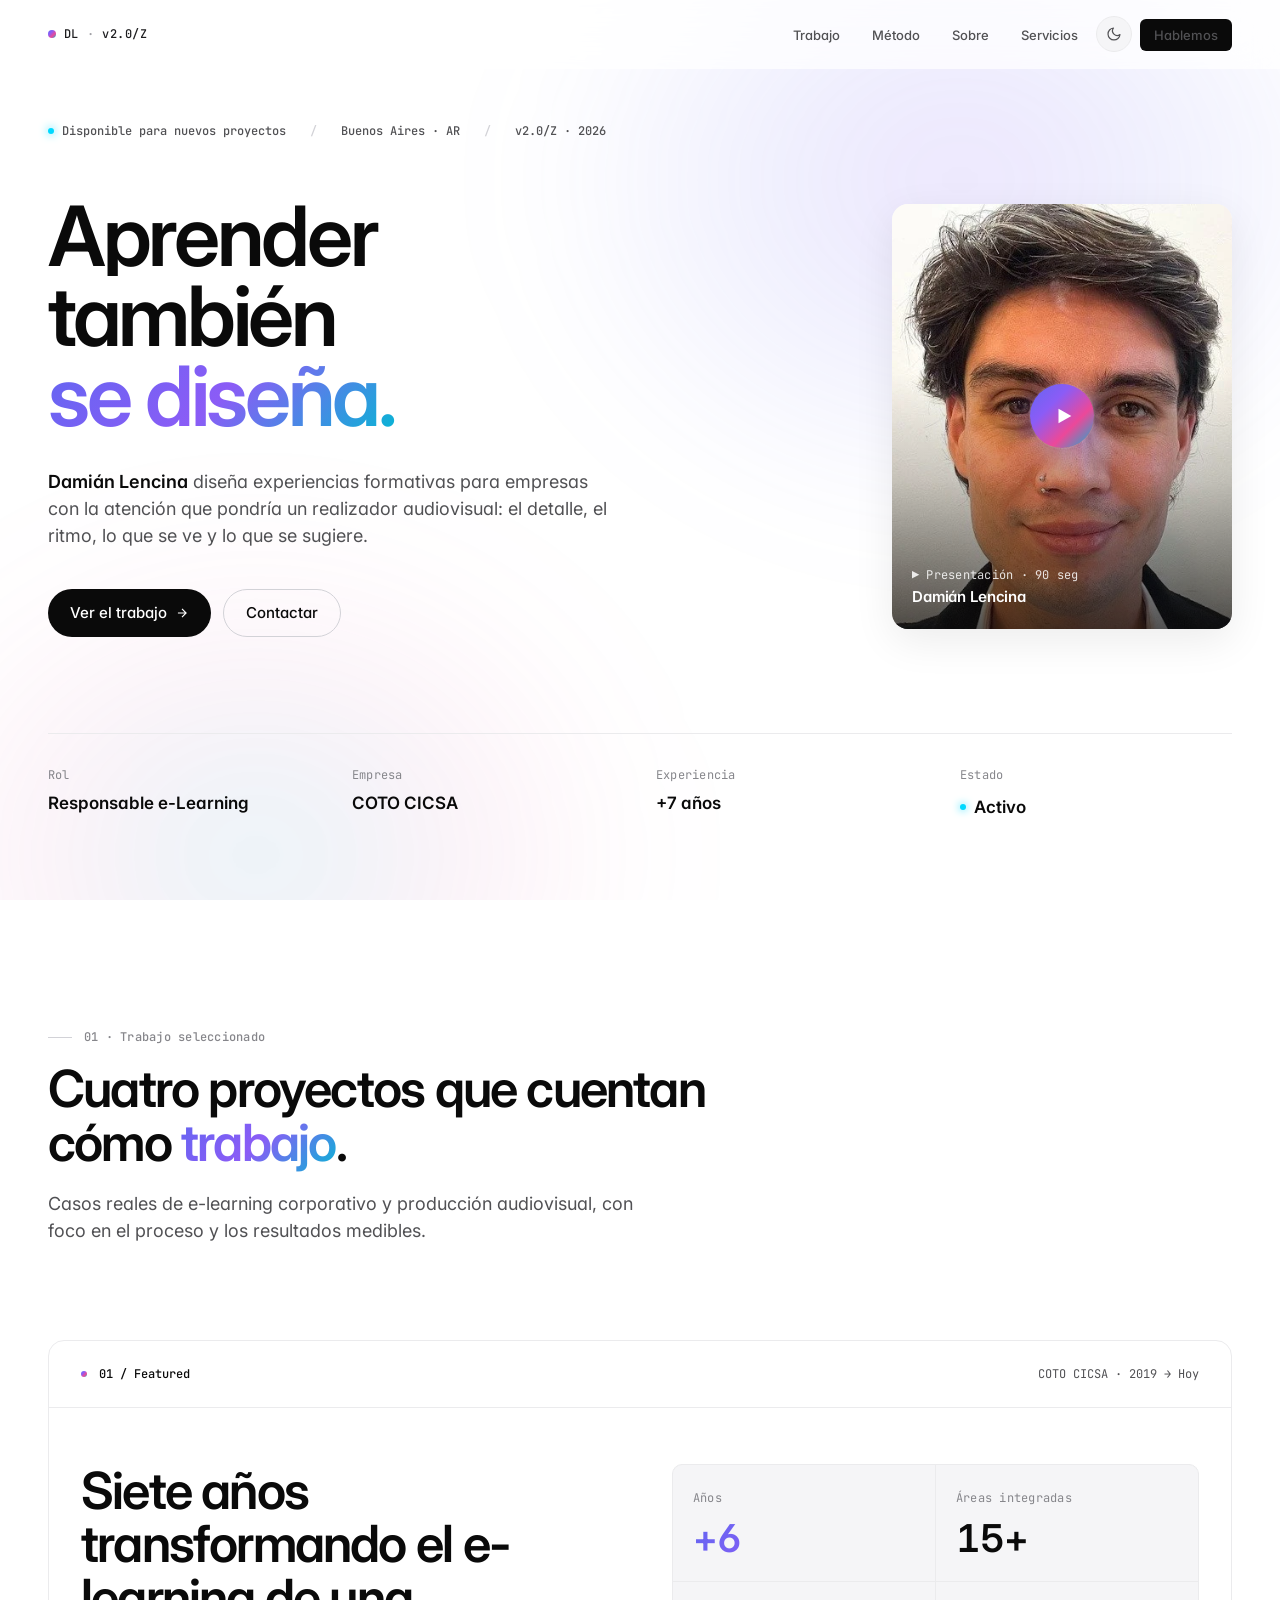
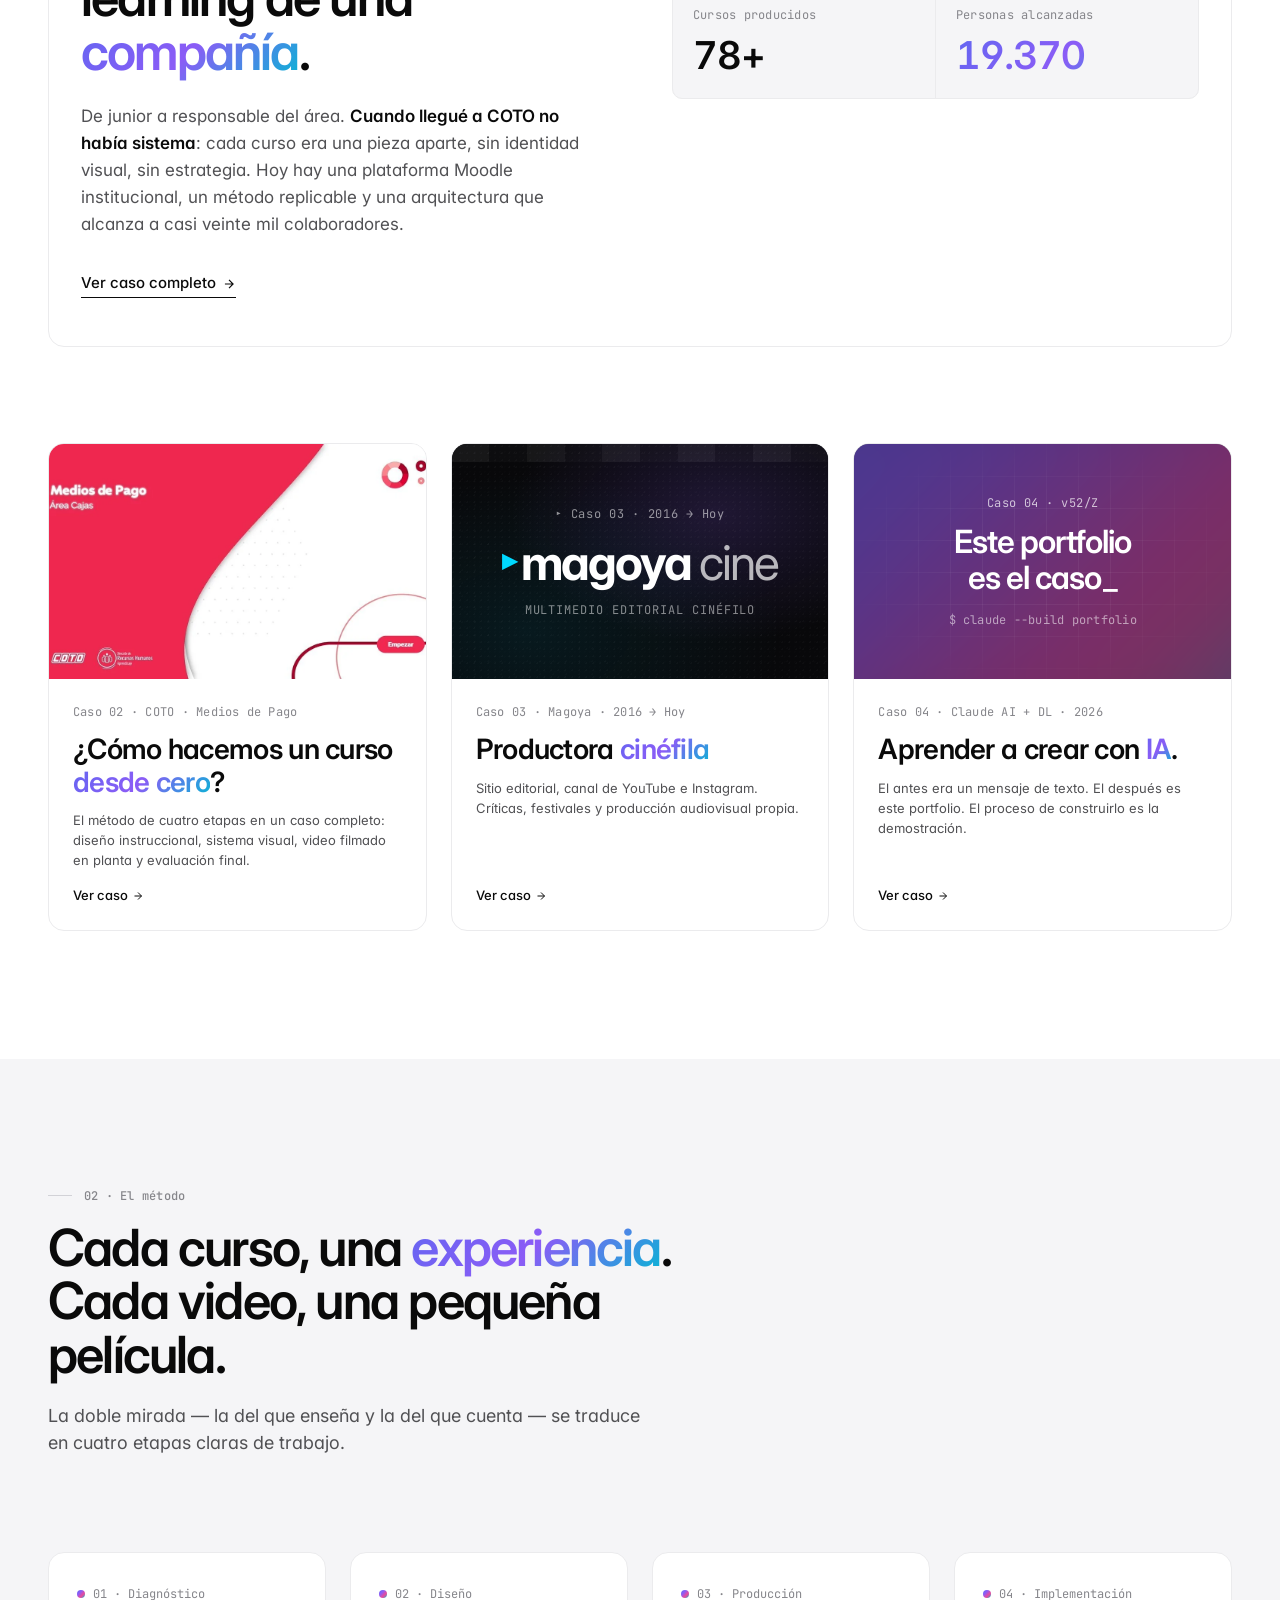
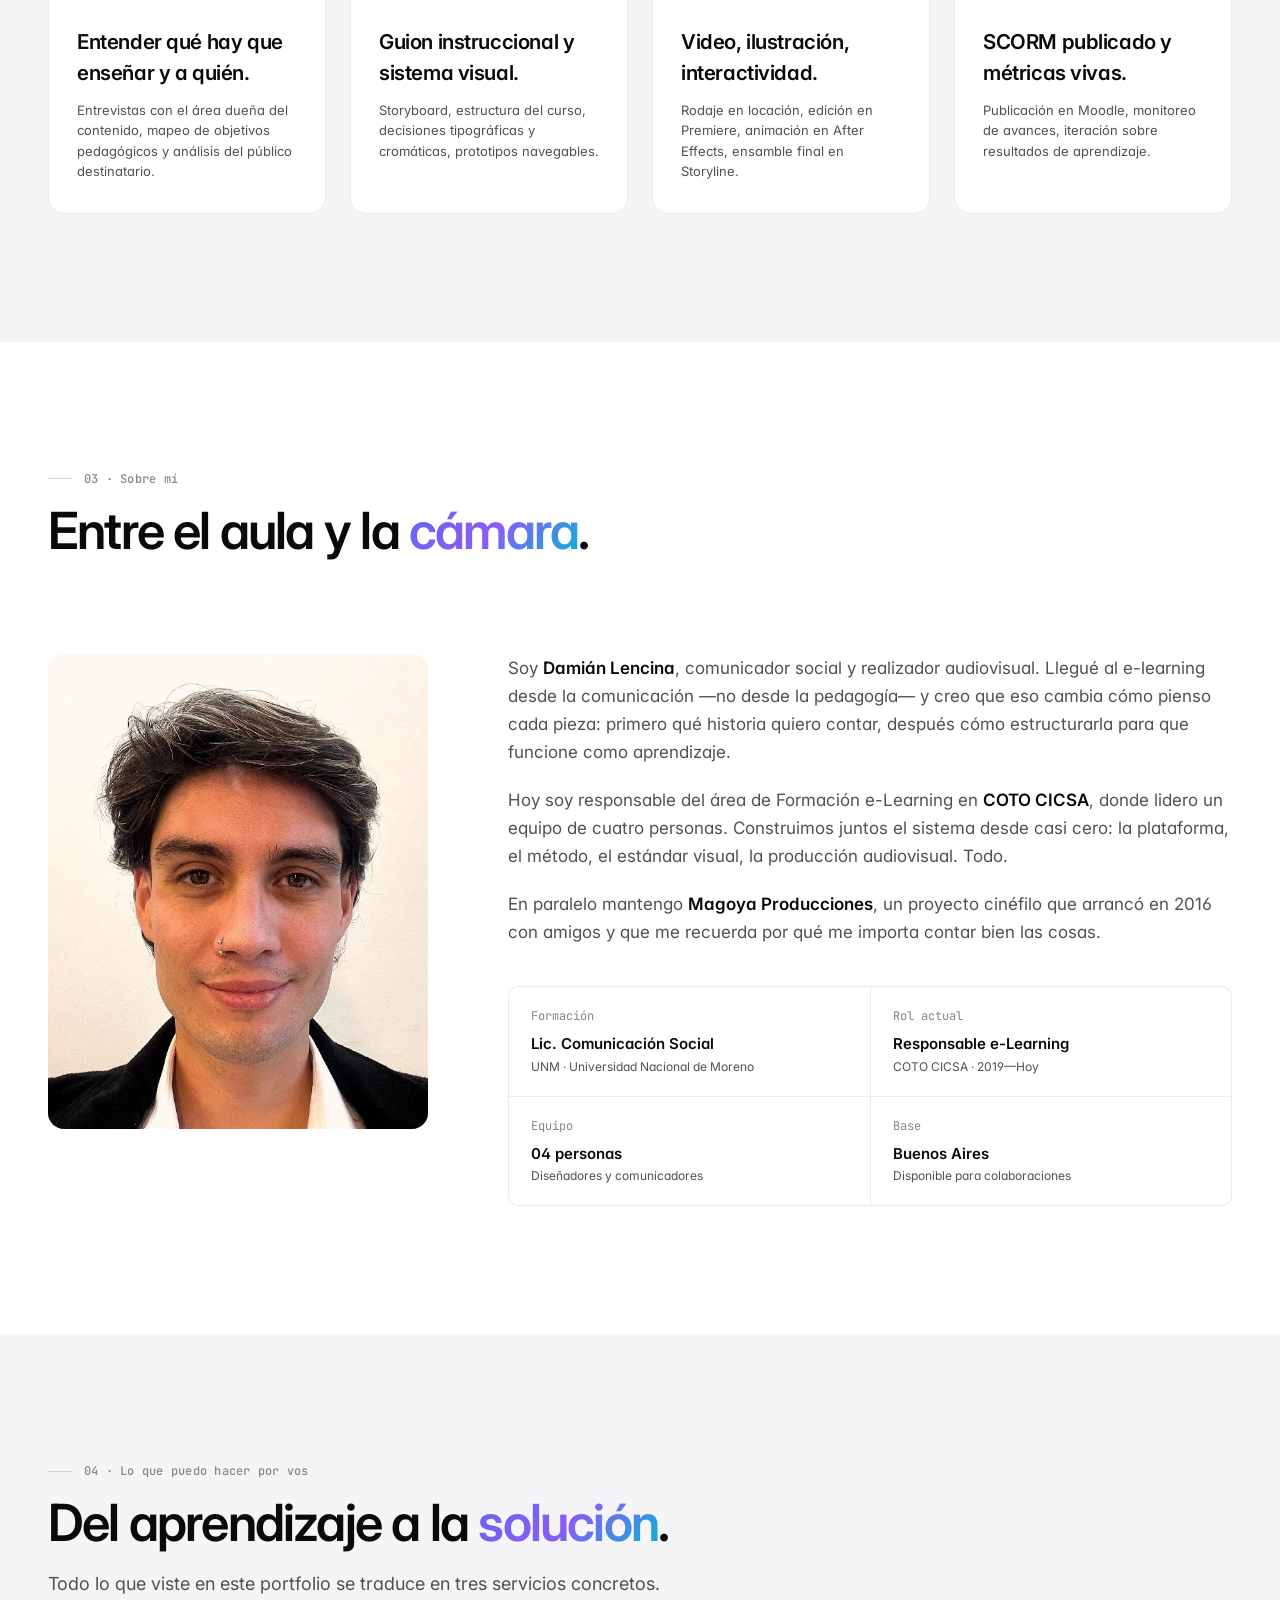
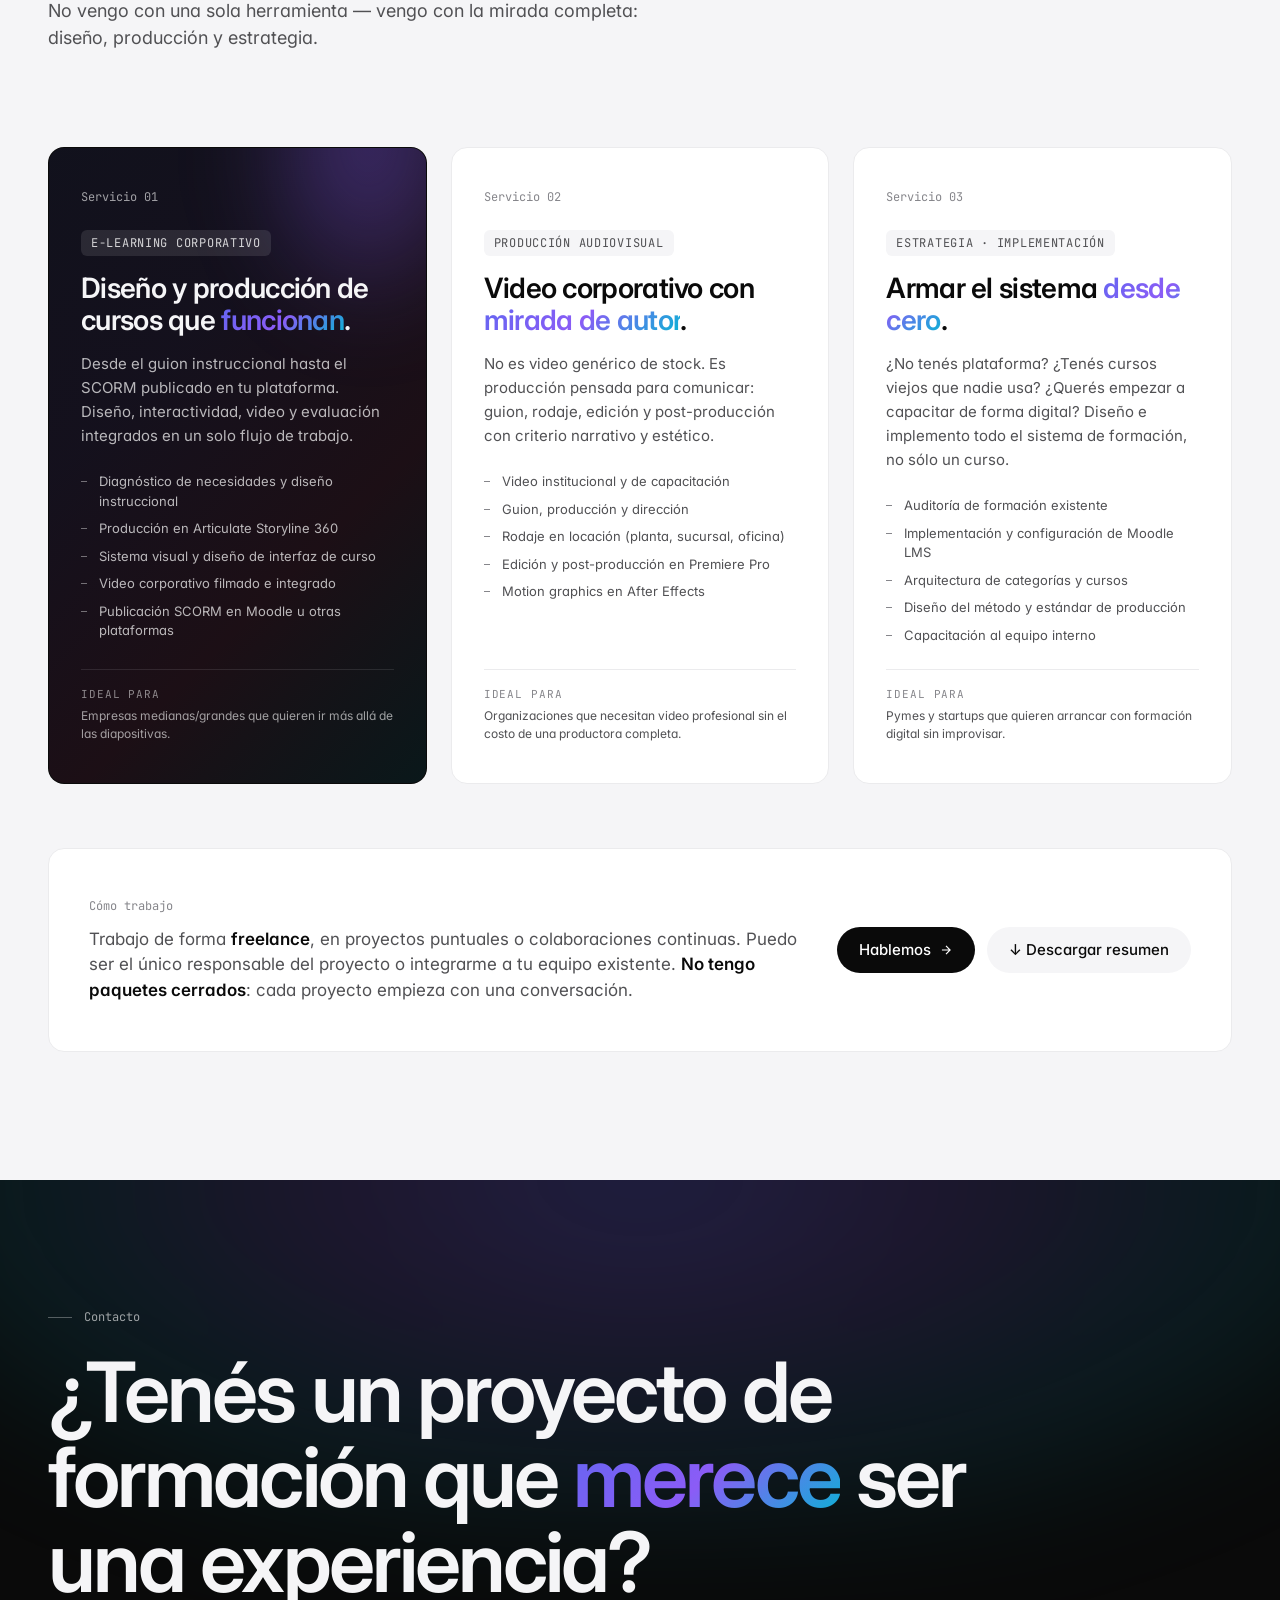
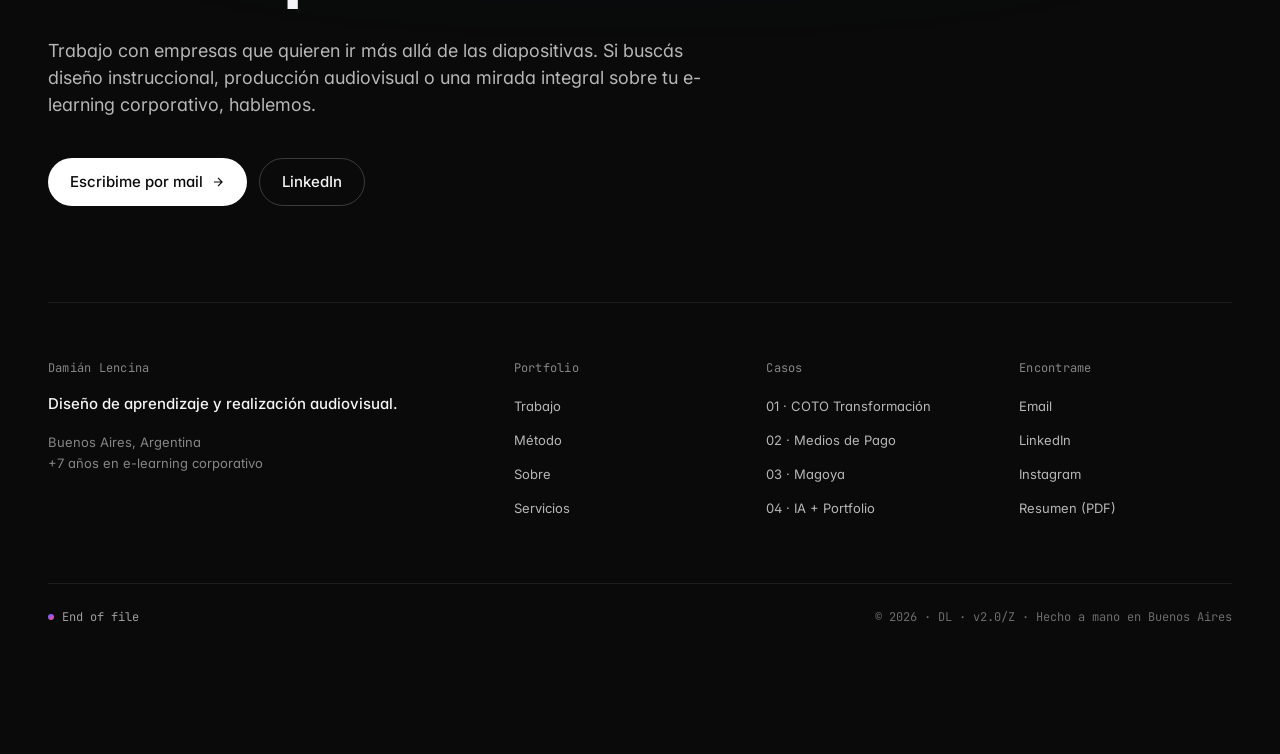
==== index.html @ 3f911d1f "Add files via upload" ====
<!DOCTYPE html>
<html lang="es">
<head>
<meta charset="UTF-8">
<meta name="viewport" content="width=device-width, initial-scale=1.0">
<script>
(function(){
  try{
    var t = localStorage.getItem('dl-theme');
    if(!t){ t = matchMedia('(prefers-color-scheme: dark)').matches ? 'dark' : 'light'; }
    if(t==='dark'){ document.documentElement.setAttribute('data-theme','dark'); }
  }catch(e){}
})();
</script>
<meta name="theme-color" content="#ffffff">

<title>Damián Lencina — Diseño de aprendizaje y realización audiovisual</title>
<meta name="description" content="Diseño experiencias formativas para empresas con la atención de un realizador audiovisual. Responsable de e-Learning en COTO CICSA. +7 años, 19.852 personas capacitadas.">
<meta name="author" content="Damián Lencina">
<meta name="keywords" content="diseño instruccional, e-learning corporativo, articulate storyline, moodle, producción audiovisual, capacitación, Buenos Aires, Argentina">

<link rel="canonical" href="https://damianlencina.com/">

<!-- Open Graph -->
<meta property="og:type" content="website">
<meta property="og:locale" content="es_AR">
<meta property="og:site_name" content="Damián Lencina · Portfolio">
<meta property="og:url" content="https://damianlencina.com/">
<meta property="og:title" content="Damián Lencina — Diseño de aprendizaje y realización audiovisual">
<meta property="og:description" content="Diseño experiencias formativas para empresas con la atención de un realizador audiovisual. +7 años en e-learning corporativo.">
<meta property="og:image" content="https://damianlencina.com/img/og_image.jpg">
<meta property="og:image:width" content="1200">
<meta property="og:image:height" content="630">
<meta property="og:image:alt" content="Damián Lencina — Diseño de aprendizaje">

<!-- Twitter Card -->
<meta name="twitter:card" content="summary_large_image">
<meta name="twitter:title" content="Damián Lencina — Diseño de aprendizaje">
<meta name="twitter:description" content="Diseño experiencias formativas para empresas con mirada audiovisual.">
<meta name="twitter:image" content="https://damianlencina.com/img/og_image.jpg">

<!-- Favicons -->
<link rel="icon" type="image/svg+xml" href="favicon.svg">
<link rel="icon" type="image/png" sizes="32x32" href="favicon-32.png">
<link rel="apple-touch-icon" sizes="180x180" href="apple-touch-icon.png">

<!-- Schema.org -->
<script type="application/ld+json">
{
  "@context": "https://schema.org",
  "@type": "Person",
  "name": "Damián Lencina",
  "jobTitle": "Responsable de e-Learning · Diseñador instruccional · Realizador audiovisual",
  "url": "https://damianlencina.com/",
  "image": "https://damianlencina.com/img/retrato.jpg",
  "sameAs": [
    "https://www.linkedin.com/in/damian-ezequiel-lencina/",
    "https://www.instagram.com/magoyacine"
  ],
  "worksFor": {
    "@type": "Organization",
    "name": "COTO CICSA"
  },
  "alumniOf": {
    "@type": "EducationalOrganization",
    "name": "Universidad Nacional de Moreno"
  },
  "address": {
    "@type": "PostalAddress",
    "addressLocality": "Buenos Aires",
    "addressCountry": "AR"
  },
  "email": "dami.lencina21@gmail.com",
  "knowsAbout": [
    "Diseño instruccional",
    "E-learning corporativo",
    "Articulate Storyline",
    "Moodle LMS",
    "Producción audiovisual",
    "Adobe Premiere Pro",
    "After Effects"
  ]
}
</script>

<link rel="preconnect" href="https://fonts.googleapis.com">
<link rel="preconnect" href="https://fonts.gstatic.com" crossorigin>
<link href="https://fonts.googleapis.com/css2?family=Inter:wght@300;400;500;600;700&family=JetBrains+Mono:wght@400;500&display=swap" rel="stylesheet">
<link rel="stylesheet" href="style.css">

</head>
<body>

<!-- NAV -->
<nav id="nav">
  <a href="#" class="nav-mark">DL <span>·</span> v2.0/Z</a>
  <ul class="nav-links" id="navLinks">
    <li><a href="#trabajo">Trabajo</a></li>
    <li><a href="#metodo">Método</a></li>
    <li><a href="#sobre">Sobre</a></li>
    <li><a href="#servicios">Servicios</a></li>
    <li><button class="theme-toggle" id="themeToggle" aria-label="Cambiar tema claro/oscuro" type="button">
      <svg class="icon-moon" viewBox="0 0 24 24" fill="none" stroke="currentColor" stroke-width="1.8" stroke-linecap="round" stroke-linejoin="round"><path d="M21 12.79A9 9 0 1 1 11.21 3 7 7 0 0 0 21 12.79z"/></svg>
      <svg class="icon-sun" viewBox="0 0 24 24" fill="none" stroke="currentColor" stroke-width="1.8" stroke-linecap="round" stroke-linejoin="round"><circle cx="12" cy="12" r="4"/><path d="M12 2v2M12 20v2M4.93 4.93l1.41 1.41M17.66 17.66l1.41 1.41M2 12h2M20 12h2M4.93 19.07l1.41-1.41M17.66 6.34l1.41-1.41"/></svg>
    </button></li>
    <li><a href="#contacto" class="nav-cta">Hablemos</a></li>
  </ul>
  <button class="nav-hamburger" id="navHamburger" aria-label="Abrir menú" aria-expanded="false">
    <span></span><span></span><span></span>
  </button>
</nav>

<!-- SCROLL PROGRESS -->
<div class="scroll-progress" id="scrollProgress"></div>

<!-- HERO -->
<section class="hero">
  <div class="hero-inner">

    <!-- Status bar -->
    <div class="hero-status">
      <span class="hero-status-item">
        <span class="hero-status-dot"></span>
        Disponible para nuevos proyectos
      </span>
      <span class="hero-status-sep">/</span>
      <span class="hero-status-item">Buenos Aires · AR</span>
      <span class="hero-status-sep">/</span>
      <span class="hero-status-item">v2.0/Z · 2026</span>
    </div>

    <!-- Grid 2 columnas: texto + video -->
    <div class="hero-grid">

      <div class="hero-content">
        <h1>
          <span class="line"><span>Aprender</span></span>
          <span class="line"><span>también</span></span>
          <span class="line"><span class="grad">se diseña.</span></span>
        </h1>

        <p class="hero-sub">
          <strong>Damián Lencina</strong> diseña experiencias formativas para empresas con la atención que pondría un realizador audiovisual: el detalle, el ritmo, lo que se ve y lo que se sugiere.
        </p>

        <div class="hero-actions">
          <a href="#trabajo" class="btn btn-primary">
            Ver el trabajo
            <svg class="btn-arrow" width="14" height="14" viewBox="0 0 24 24" fill="none" stroke="currentColor" stroke-width="2"><path d="M5 12h14M12 5l7 7-7 7"/></svg>
          </a>
          <a href="#contacto" class="btn btn-ghost">Contactar</a>
        </div>
      </div>

      <!-- Video card a la derecha -->
      <aside class="hero-video">
        <button class="hero-video-card" id="avatarPlayer" aria-label="Reproducir video de presentación">
          <picture><source srcset="img/retrato_avatar.webp" type="image/webp"><img alt="Damián Lencina" loading="eager" class="hero-video-img" src="img/retrato_avatar.jpg"></picture>
          <span class="hero-video-overlay" aria-hidden="true"></span>
          <span class="hero-video-play" aria-hidden="true">
            <svg viewBox="0 0 24 24"><polygon points="6 4 20 12 6 20 6 4"/></svg>
          </span>
          <span class="hero-video-meta">
            <span class="hero-video-tag">▶ Presentación · 90 seg</span>
            <span class="hero-video-name">Damián Lencina</span>
          </span>
        </button>
      </aside>

    </div>

    <!-- Meta grid -->
    <div class="hero-meta">
      <div class="hero-meta-item">
        <div class="label">Rol</div>
        <div class="value">Responsable e-Learning</div>
      </div>
      <div class="hero-meta-item">
        <div class="label">Empresa</div>
        <div class="value">COTO CICSA</div>
      </div>
      <div class="hero-meta-item">
        <div class="label">Experiencia</div>
        <div class="value">+7 años</div>
      </div>
      <div class="hero-meta-item">
        <div class="label">Estado</div>
        <div class="value signal">Activo</div>
      </div>
    </div>

  </div>
</section>

<!-- VIDEO MODAL -->
<div class="video-modal" id="videoModal" role="dialog" aria-modal="true" aria-label="Video de presentación">
  <div class="video-modal-backdrop" id="videoModalBackdrop"></div>
  <div class="video-modal-inner">
    <button class="video-modal-close" id="videoModalClose" aria-label="Cerrar video">✕</button>
    <div class="video-modal-frame">
      <div id="ytPlayer"></div>
    </div>
    <p class="video-modal-caption" id="videoModalCaption">Video de presentación · Placeholder</p>
  </div>
</div>

<!-- TRABAJO -->
<section id="trabajo">
  <div class="section-header reveal">
    <div class="section-tag">01 · Trabajo seleccionado</div>
    <h2 class="section-h">Cuatro proyectos que cuentan cómo <span class="grad">trabajo</span>.</h2>
    <p class="section-lead">Casos reales de e-learning corporativo y producción audiovisual, con foco en el proceso y los resultados medibles.</p>
  </div>

  <div class="work-wrap">

    <!-- Featured case -->
    <a href="caso_transformacion.html" class="featured-case reveal">
      <div class="featured-case-header">
        <span class="featured-case-num">01 / Featured</span>
        <span class="featured-case-tag">COTO CICSA · 2019 → Hoy</span>
      </div>
      <div class="featured-case-body">
        <div class="featured-case-content">
          <h3>Siete años transformando el e-learning de una <span class="grad">compañía</span>.</h3>
          <p>De junior a responsable del área. <strong>Cuando llegué a COTO no había sistema</strong>: cada curso era una pieza aparte, sin identidad visual, sin estrategia. Hoy hay una plataforma Moodle institucional, un método replicable y una arquitectura que alcanza a casi veinte mil colaboradores.</p>
          <span class="featured-case-link">
            Ver caso completo
            <svg width="14" height="14" viewBox="0 0 24 24" fill="none" stroke="currentColor" stroke-width="2"><path d="M5 12h14M12 5l7 7-7 7"/></svg>
          </span>
        </div>
        <div class="featured-case-stats">
          <div class="stat-box">
            <div class="stat-label">Años</div>
            <div class="stat-value grad">+<span class="counter" data-target="7">7</span></div>
          </div>
          <div class="stat-box">
            <div class="stat-label">Áreas integradas</div>
            <div class="stat-value"><span class="counter" data-target="16">16</span>+</div>
          </div>
          <div class="stat-box">
            <div class="stat-label">Cursos producidos</div>
            <div class="stat-value"><span class="counter" data-target="80">80</span>+</div>
          </div>
          <div class="stat-box">
            <div class="stat-label">Personas alcanzadas</div>
            <div class="stat-value grad"><span class="counter" data-target="19852" data-format="thousand">19.852</span></div>
          </div>
        </div>
      </div>
    </a>

    <!-- Grid 3 cards -->
    <div class="work-grid reveal-stagger">

      <a href="caso_coto.html" class="work-item">
        <div class="work-thumb">
          <picture><source srcset="img/mp_slide_01_portada.webp" type="image/webp"><img loading="lazy" alt="Curso Medios de Pago — portada" src="img/mp_slide_01_portada.jpg"></picture>
        </div>
        <div class="work-body">
          <div class="work-byline">Caso 02 · COTO · Medios de Pago</div>
          <h3 class="work-title">¿Cómo hacemos un curso <span class="grad">desde cero</span>?</h3>
          <p class="work-desc">El método de cuatro etapas en un caso completo: diseño instruccional, sistema visual, video filmado en planta y evaluación final.</p>
          <span class="work-link">
            Ver caso
            <svg width="12" height="12" viewBox="0 0 24 24" fill="none" stroke="currentColor" stroke-width="2"><path d="M5 12h14M12 5l7 7-7 7"/></svg>
          </span>
        </div>
      </a>

      <a href="caso_magoya.html" class="work-item">
        <div class="work-thumb work-thumb--magoya">
          <div class="magoya-thumb-inner">
            <div class="magoya-thumb-grain"></div>
            <div class="magoya-thumb-bars">
              <span></span><span></span><span></span><span></span><span></span>
              <span></span><span></span><span></span><span></span><span></span>
            </div>
            <div class="magoya-thumb-content">
              <div class="magoya-thumb-tag">▸ Caso 03 · 2016 → Hoy</div>
              <div class="magoya-thumb-logo">
                <span class="magoya-logo-mark">▸</span>magoya<span class="magoya-logo-accent">cine</span>
              </div>
              <div class="magoya-thumb-sub">Multimedio editorial cinéfilo</div>
            </div>
          </div>
        </div>
        <div class="work-body">
          <div class="work-byline">Caso 03 · Magoya · 2016 → Hoy</div>
          <h3 class="work-title">Productora <span class="grad">cinéfila</span></h3>
          <p class="work-desc">Sitio editorial, canal de YouTube e Instagram. Críticas, festivales y producción audiovisual propia.</p>
          <span class="work-link">
            Ver caso
            <svg width="12" height="12" viewBox="0 0 24 24" fill="none" stroke="currentColor" stroke-width="2"><path d="M5 12h14M12 5l7 7-7 7"/></svg>
          </span>
        </div>
      </a>

      <a href="caso_ia.html" class="work-item work-item--ia">
        <div class="work-thumb">
          <div class="ia-thumb-grid"></div>
          <div class="ia-thumb-inner">
            <div class="ia-thumb-tag">Caso 04 · v52/Z</div>
            <div class="ia-thumb-title">Este portfolio<br>es el caso<span class="ia-cursor">_</span></div>
            <div class="ia-thumb-sub">$ claude --build portfolio</div>
          </div>
        </div>
        <div class="work-body">
          <div class="work-byline">Caso 04 · Claude AI + DL · 2026</div>
          <h3 class="work-title">Aprender a crear con <span class="grad">IA</span>.</h3>
          <p class="work-desc">El antes era un mensaje de texto. El después es este portfolio. El proceso de construirlo es la demostración.</p>
          <span class="work-link">
            Ver caso
            <svg width="12" height="12" viewBox="0 0 24 24" fill="none" stroke="currentColor" stroke-width="2"><path d="M5 12h14M12 5l7 7-7 7"/></svg>
          </span>
        </div>
      </a>

    </div>

  </div>
</section>

<!-- MÉTODO -->
<section class="method-section" id="metodo">
  <div class="section-header reveal">
    <div class="section-tag">02 · El método</div>
    <h2 class="section-h">Cada curso, una <span class="grad">experiencia</span>. Cada video, una pequeña película.</h2>
    <p class="section-lead">La doble mirada — la del que enseña y la del que cuenta — se traduce en cuatro etapas claras de trabajo.</p>
  </div>

  <div class="method-grid reveal-stagger">
    <div class="method-item">
      <div class="method-num">01 · Diagnóstico</div>
      <div class="method-title">Entender qué hay que enseñar y a quién.</div>
      <p class="method-desc">Entrevistas con el área dueña del contenido, mapeo de objetivos pedagógicos y análisis del público destinatario.</p>
    </div>
    <div class="method-item">
      <div class="method-num">02 · Diseño</div>
      <div class="method-title">Guion instruccional y sistema visual.</div>
      <p class="method-desc">Storyboard, estructura del curso, decisiones tipográficas y cromáticas, prototipos navegables.</p>
    </div>
    <div class="method-item">
      <div class="method-num">03 · Producción</div>
      <div class="method-title">Video, ilustración, interactividad.</div>
      <p class="method-desc">Rodaje en locación, edición en Premiere, animación en After Effects, ensamble final en Storyline.</p>
    </div>
    <div class="method-item">
      <div class="method-num">04 · Implementación</div>
      <div class="method-title">SCORM publicado y métricas vivas.</div>
      <p class="method-desc">Publicación en Moodle, monitoreo de avances, iteración sobre resultados de aprendizaje.</p>
    </div>
  </div>
</section>

<!-- SOBRE -->
<section class="about-section" id="sobre">
  <div class="section-header reveal">
    <div class="section-tag">03 · Sobre mí</div>
    <h2 class="section-h">Entre el aula y la <span class="grad">cámara</span>.</h2>
  </div>

  <div class="about-grid reveal">
    <div class="about-portrait">
      <picture><source srcset="img/retrato.webp" type="image/webp"><img loading="lazy" alt="Damián Lencina" src="img/retrato.jpg"></picture>
    </div>
    <div class="about-content">
      <div class="about-text">
        <p>Soy <strong>Damián Lencina</strong>, comunicador social y realizador audiovisual. Llegué al e-learning desde la comunicación —no desde la pedagogía— y creo que eso cambia cómo pienso cada pieza: primero qué historia quiero contar, después cómo estructurarla para que funcione como aprendizaje.</p>
        <p>Hoy soy responsable del área de Formación e-Learning en <strong>COTO CICSA</strong>, donde lidero un equipo de cuatro personas. Construimos juntos el sistema desde casi cero: la plataforma, el método, el estándar visual, la producción audiovisual. Todo.</p>
        <p>En paralelo mantengo <strong>Magoya Producciones</strong>, un proyecto cinéfilo que arrancó en 2016 con amigos y que me recuerda por qué me importa contar bien las cosas.</p>
      </div>

      <div class="about-meta">
        <div class="about-meta-item">
          <div class="label">Formación</div>
          <div class="value">Lic. Comunicación Social</div>
          <div class="sub">UNM · Universidad Nacional de Moreno</div>
        </div>
        <div class="about-meta-item">
          <div class="label">Rol actual</div>
          <div class="value">Responsable e-Learning</div>
          <div class="sub">COTO CICSA · 2019—Hoy</div>
        </div>
        <div class="about-meta-item">
          <div class="label">Equipo</div>
          <div class="value">04 personas</div>
          <div class="sub">Diseñadores y comunicadores</div>
        </div>
        <div class="about-meta-item">
          <div class="label">Base</div>
          <div class="value">Buenos Aires</div>
          <div class="sub">Disponible para colaboraciones</div>
        </div>
      </div>
    </div>
  </div>
</section>

<!-- SERVICIOS -->
<section class="servicios-section" id="servicios">
  <div class="section-header reveal">
    <div class="section-tag">04 · Lo que puedo hacer por vos</div>
    <h2 class="section-h">Del aprendizaje a la <span class="grad">solución</span>.</h2>
    <p class="section-lead">Todo lo que viste en este portfolio se traduce en tres servicios concretos. No vengo con una sola herramienta — vengo con la mirada completa: diseño, producción y estrategia.</p>
  </div>

  <div class="servicios-grid reveal-stagger">

    <div class="servicio-card servicio-card--primary">
      <div class="servicio-num">Servicio 01</div>
      <div class="servicio-tag">E-Learning corporativo</div>
      <h3 class="servicio-title">Diseño y producción de cursos que <span class="grad">funcionan</span>.</h3>
      <p class="servicio-desc">Desde el guion instruccional hasta el SCORM publicado en tu plataforma. Diseño, interactividad, video y evaluación integrados en un solo flujo de trabajo.</p>
      <ul class="servicio-items">
        <li>Diagnóstico de necesidades y diseño instruccional</li>
        <li>Producción en Articulate Storyline 360</li>
        <li>Sistema visual y diseño de interfaz de curso</li>
        <li>Video corporativo filmado e integrado</li>
        <li>Publicación SCORM en Moodle u otras plataformas</li>
      </ul>
      <div class="servicio-ideal">
        <span class="servicio-ideal-label">Ideal para</span>
        Empresas medianas/grandes que quieren ir más allá de las diapositivas.
      </div>
    </div>

    <div class="servicio-card">
      <div class="servicio-num">Servicio 02</div>
      <div class="servicio-tag">Producción audiovisual</div>
      <h3 class="servicio-title">Video corporativo con <span class="grad">mirada de autor</span>.</h3>
      <p class="servicio-desc">No es video genérico de stock. Es producción pensada para comunicar: guion, rodaje, edición y post-producción con criterio narrativo y estético.</p>
      <ul class="servicio-items">
        <li>Video institucional y de capacitación</li>
        <li>Guion, producción y dirección</li>
        <li>Rodaje en locación (planta, sucursal, oficina)</li>
        <li>Edición y post-producción en Premiere Pro</li>
        <li>Motion graphics en After Effects</li>
      </ul>
      <div class="servicio-ideal">
        <span class="servicio-ideal-label">Ideal para</span>
        Organizaciones que necesitan video profesional sin el costo de una productora completa.
      </div>
    </div>

    <div class="servicio-card">
      <div class="servicio-num">Servicio 03</div>
      <div class="servicio-tag">Estrategia · Implementación</div>
      <h3 class="servicio-title">Armar el sistema <span class="grad">desde cero</span>.</h3>
      <p class="servicio-desc">¿No tenés plataforma? ¿Tenés cursos viejos que nadie usa? ¿Querés empezar a capacitar de forma digital? Diseño e implemento todo el sistema de formación, no sólo un curso.</p>
      <ul class="servicio-items">
        <li>Auditoría de formación existente</li>
        <li>Implementación y configuración de Moodle LMS</li>
        <li>Arquitectura de categorías y cursos</li>
        <li>Diseño del método y estándar de producción</li>
        <li>Capacitación al equipo interno</li>
      </ul>
      <div class="servicio-ideal">
        <span class="servicio-ideal-label">Ideal para</span>
        Pymes y startups que quieren arrancar con formación digital sin improvisar.
      </div>
    </div>

  </div>

  <div class="servicios-nota reveal">
    <div class="servicios-nota-content">
      <div class="servicios-nota-tag">Cómo trabajo</div>
      <p>Trabajo de forma <strong>freelance</strong>, en proyectos puntuales o colaboraciones continuas. Puedo ser el único responsable del proyecto o integrarme a tu equipo existente. <strong>No tengo paquetes cerrados</strong>: cada proyecto empieza con una conversación.</p>
    </div>
    <div class="servicios-nota-actions">
      <a href="#contacto" class="btn btn-primary">
        Hablemos
        <svg class="btn-arrow" width="14" height="14" viewBox="0 0 24 24" fill="none" stroke="currentColor" stroke-width="2"><path d="M5 12h14M12 5l7 7-7 7"/></svg>
      </a>
      <a href="Damian_Lencina_Resumen.pdf" download class="btn btn-secondary">↓ Descargar resumen</a>
    </div>
  </div>
</section>

<!-- CONTACTO -->
<section class="footer-cta" id="contacto">
  <div class="footer-inner">
    <div class="reveal">
      <div class="footer-cta-tag">Contacto</div>
      <h2>¿Tenés un proyecto de formación que <span class="grad">merece</span> ser una experiencia?</h2>
      <p class="footer-cta-sub">Trabajo con empresas que quieren ir más allá de las diapositivas. Si buscás diseño instruccional, producción audiovisual o una mirada integral sobre tu e-learning corporativo, hablemos.</p>
      <div class="contact-actions">
        <a href="mailto:dami.lencina21@gmail.com" class="btn btn-light">
          Escribime por mail
          <svg class="btn-arrow" width="14" height="14" viewBox="0 0 24 24" fill="none" stroke="currentColor" stroke-width="2"><path d="M5 12h14M12 5l7 7-7 7"/></svg>
        </a>
        <a href="https://www.linkedin.com/in/damian-ezequiel-lencina/" target="_blank" rel="noopener" class="btn btn-dark-ghost">LinkedIn</a>
      </div>
    </div>

    <div class="footer-grid">
      <div class="footer-col">
        <div class="footer-col-label">Damián Lencina</div>
        <div class="footer-col-brand">Diseño de aprendizaje y realización audiovisual.</div>
        <div class="footer-col-sub">Buenos Aires, Argentina<br>+7 años en e-learning corporativo</div>
      </div>
      <div class="footer-col">
        <div class="footer-col-label">Portfolio</div>
        <ul>
          <li><a href="#trabajo">Trabajo</a></li>
          <li><a href="#metodo">Método</a></li>
          <li><a href="#sobre">Sobre</a></li>
          <li><a href="#servicios">Servicios</a></li>
        </ul>
      </div>
      <div class="footer-col">
        <div class="footer-col-label">Casos</div>
        <ul>
          <li><a href="caso_transformacion.html">01 · COTO Transformación</a></li>
          <li><a href="caso_coto.html">02 · Medios de Pago</a></li>
          <li><a href="caso_magoya.html">03 · Magoya</a></li>
          <li><a href="caso_ia.html">04 · IA + Portfolio</a></li>
        </ul>
      </div>
      <div class="footer-col">
        <div class="footer-col-label">Encontrame</div>
        <ul>
          <li><a href="mailto:dami.lencina21@gmail.com">Email</a></li>
          <li><a href="https://www.linkedin.com/in/damian-ezequiel-lencina/" target="_blank" rel="noopener">LinkedIn</a></li>
          <li><a href="https://www.instagram.com/magoyacine" target="_blank" rel="noopener">Instagram</a></li>
          <li><a href="Damian_Lencina_Resumen.pdf" download>Resumen (PDF)</a></li>
        </ul>
      </div>
    </div>

    <div class="footer-fin">
      <div class="footer-fin-text">End of file</div>
      <div class="footer-fin-meta">© <span class="footer-year">2026</span> · DL · v2.0/Z · Hecho a mano en Buenos Aires</div>
    </div>
  </div>
</section>

<!-- BACK TO TOP -->
<button class="back-to-top" id="backToTop" aria-label="Volver arriba">↑</button>

<!-- LIGHTBOX -->
<div class="lightbox" id="lightbox">
  <button class="lightbox-close" id="lightboxClose">✕</button>
  <div class="lightbox-img-wrap"><img id="lightboxImg" src="" alt=""></div>
</div>

<script src="script.js"></script>
</body>
</html>
---- style.css ----
/* ========================================================================
   DAMIÁN LENCINA — VERSIÓN Z
   AI Studio / Future Editorial
   ======================================================================== */

*, *::before, *::after { box-sizing: border-box; margin: 0; padding: 0; }
html { scroll-behavior: smooth; -webkit-text-size-adjust: 100%; }
html, body { overflow-x: hidden; max-width: 100%; }
body {
  font-family: 'Inter', -apple-system, BlinkMacSystemFont, sans-serif;
  background: var(--bg);
  color: var(--ink);
  line-height: 1.5;
  -webkit-font-smoothing: antialiased;
  -moz-osx-font-smoothing: grayscale;
  font-feature-settings: 'cv02', 'cv03', 'cv04', 'cv11';
}
a { color: inherit; text-decoration: none; }
button { font: inherit; background: none; border: 0; color: inherit; cursor: pointer; }
img { max-width: 100%; height: auto; display: block; }
ul, ol { list-style: none; }

:root {
  --bg:          #ffffff;
  --bg-soft:     #fafafa;
  --bg-tint:     #f5f5f7;
  --bg-card:     #ffffff;
  --bg-dark:     #0a0a0a;
  --bg-dark-soft:#111113;

  --ink:         #0a0a0a;
  --ink-soft:    #1d1d1f;
  --ink-mid:     #515154;
  --ink-dim:     #86868b;
  --ink-faint:   #a1a1a6;
  --ink-line:    #d2d2d7;
  --ink-line-soft: #ebebed;
  --ink-invert:  #f5f5f7;

  --aurora-1:    #6366f1;
  --aurora-2:    #8b5cf6;
  --aurora-3:    #ec4899;
  --aurora-4:    #06b6d4;
  --aurora-grad: linear-gradient(135deg, #6366f1 0%, #8b5cf6 33%, #ec4899 66%, #06b6d4 100%);
  --aurora-grad-soft: linear-gradient(135deg, rgba(99,102,241,0.08) 0%, rgba(139,92,246,0.08) 50%, rgba(6,182,212,0.08) 100%);
  --aurora-grad-text: linear-gradient(135deg, #6366f1 0%, #8b5cf6 50%, #06b6d4 100%);

  --signal:      #00d9ff;
  --signal-soft: rgba(0, 217, 255, 0.10);

  --content-width: 1240px;
  --content-narrow: 880px;
  --side-pad: clamp(20px, 4vw, 48px);
  --gap-xs: 8px;
  --gap-s: 16px;
  --gap-m: 24px;
  --gap-l: 40px;
  --gap-xl: 64px;
  --gap-2xl: 96px;
  --gap-3xl: 128px;

  --radius-xs: 4px;
  --radius-s: 6px;
  --radius-m: 10px;
  --radius-l: 16px;
  --radius-full: 999px;

  --shadow-s: 0 1px 2px rgba(10,10,10,0.04);
  --shadow-m: 0 4px 16px rgba(10,10,10,0.06);
  --shadow-l: 0 12px 40px rgba(10,10,10,0.08);
  --shadow-aurora: 0 8px 32px rgba(99,102,241,0.12);

  /* Nav bg para transparencia con blur */
  --nav-bg: rgba(255,255,255,0.72);

  --type-mono: 'JetBrains Mono', 'SF Mono', Menlo, monospace;

  --t-micro:   11px;
  --t-tag:     12px;
  --t-small:   13px;
  --t-body:    15px;
  --t-body-l:  17px;
  --t-lead:    clamp(18px, 1.4vw, 21px);
  --t-h4:      clamp(18px, 1.6vw, 22px);
  --t-h3:      clamp(22px, 2.2vw, 28px);
  --t-h2:      clamp(32px, 4vw, 56px);
  --t-h1:      clamp(44px, 6.5vw, 88px);
  --t-display: clamp(56px, 9vw, 128px);

  --ease-out: cubic-bezier(0.16, 1, 0.3, 1);
  --ease-in-out: cubic-bezier(0.65, 0, 0.35, 1);
}

/* === DARK THEME === */
:root[data-theme="dark"] {
  --bg:            #0a0a0a;
  --bg-soft:       #0e0e10;
  --bg-tint:       #131316;
  --bg-card:       #131316;
  --bg-dark:       #050507;
  --bg-dark-soft:  #0a0a0a;

  --ink:           #f5f5f7;
  --ink-soft:      #e5e5e7;
  --ink-mid:       #a1a1a6;
  --ink-dim:       #86868b;
  --ink-faint:     #6e6e73;
  --ink-line:      #38383d;
  --ink-line-soft: #1d1d20;
  --ink-invert:    #0a0a0a;

  --shadow-s: 0 1px 2px rgba(0,0,0,0.4);
  --shadow-m: 0 4px 16px rgba(0,0,0,0.4);
  --shadow-l: 0 12px 40px rgba(0,0,0,0.5);

  --nav-bg: rgba(10,10,10,0.72);
}

/* Botones primary en dark — fondo blanco con texto dark queda bien, pero el ghost necesita ajuste */
:root[data-theme="dark"] .btn-ghost {
  color: var(--ink);
  border-color: var(--ink-line);
}
:root[data-theme="dark"] .btn-ghost:hover {
  border-color: var(--ink);
  background: rgba(255,255,255,0.04);
}
/* nav-cta en dark — el fondo blanco invertido queda un toque agresivo, lo suavizo */
:root[data-theme="dark"] .nav-cta {
  background: var(--ink);
  color: var(--bg);
}
:root[data-theme="dark"] .nav-cta:hover {
  background: var(--ink-soft);
}

/* Transición global suave al cambiar de tema (sólo cuando NO es la primera carga) */
:root.theme-transitioning,
:root.theme-transitioning *,
:root.theme-transitioning *::before,
:root.theme-transitioning *::after {
  transition: background-color 0.4s ease, border-color 0.4s ease, color 0.4s ease, box-shadow 0.4s ease !important;
}

::selection { background: var(--ink); color: var(--bg); }

::-webkit-scrollbar { width: 8px; height: 8px; }
::-webkit-scrollbar-track { background: transparent; }
::-webkit-scrollbar-thumb { background: var(--ink-line); border-radius: 999px; }
::-webkit-scrollbar-thumb:hover { background: var(--ink-dim); }

/* ============================ NAV ============================ */
nav#nav {
  position: fixed;
  top: 0; left: 0; right: 0;
  z-index: 100;
  padding: 16px var(--side-pad);
  display: flex;
  align-items: center;
  justify-content: space-between;
  background: var(--nav-bg);
  backdrop-filter: saturate(180%) blur(20px);
  -webkit-backdrop-filter: saturate(180%) blur(20px);
  border-bottom: 1px solid transparent;
  transition: border-color 0.3s, background 0.3s;
}
nav#nav.scrolled { border-bottom-color: var(--ink-line-soft); }
.nav-mark {
  font-family: var(--type-mono);
  font-size: var(--t-tag);
  font-weight: 500;
  letter-spacing: 0.04em;
  color: var(--ink-soft);
  display: flex;
  align-items: center;
  gap: 8px;
}
.nav-mark::before {
  content: '';
  width: 8px; height: 8px;
  border-radius: 50%;
  background: var(--aurora-grad);
  animation: pulse 2.4s ease-in-out infinite;
}
.nav-mark span { color: var(--ink-faint); }
.nav-links {
  display: flex;
  gap: 4px;
  align-items: center;
}
.nav-links a {
  font-size: var(--t-small);
  font-weight: 500;
  color: var(--ink-mid);
  padding: 8px 14px;
  border-radius: var(--radius-s);
  transition: color 0.2s, background 0.2s;
}
.nav-links a:hover { color: var(--ink); background: var(--bg-tint); }
.nav-cta {
  font-size: var(--t-small);
  font-weight: 500;
  color: var(--bg);
  background: var(--ink);
  padding: 8px 16px;
  border-radius: var(--radius-full);
  transition: transform 0.2s var(--ease-out), background 0.2s;
}
.nav-cta:hover { background: var(--ink-soft); color: var(--bg); transform: scale(0.98); }

/* === Theme toggle === */
.theme-toggle {
  width: 36px;
  height: 36px;
  border-radius: 50%;
  background: var(--bg-tint);
  border: 1px solid var(--ink-line-soft);
  color: var(--ink-mid);
  display: inline-flex;
  align-items: center;
  justify-content: center;
  cursor: pointer;
  transition: background 0.2s, border-color 0.2s, color 0.2s, transform 0.2s var(--ease-out);
  margin-right: 4px;
}
.theme-toggle:hover {
  background: var(--ink-line-soft);
  color: var(--ink);
  transform: scale(1.05);
}
.theme-toggle svg {
  width: 16px;
  height: 16px;
  transition: opacity 0.25s, transform 0.4s var(--ease-out);
}
.theme-toggle .icon-moon { display: block; }
.theme-toggle .icon-sun { display: none; }
:root[data-theme="dark"] .theme-toggle .icon-moon { display: none; }
:root[data-theme="dark"] .theme-toggle .icon-sun { display: block; }
.nav-hamburger {
  display: none;
  flex-direction: column;
  gap: 5px;
  padding: 8px;
}
.nav-hamburger span {
  display: block;
  width: 22px; height: 1.5px;
  background: var(--ink);
  transition: transform 0.3s, opacity 0.3s;
}

.scroll-progress {
  position: fixed;
  top: 0; left: 0;
  height: 2px;
  width: 0%;
  background: var(--aurora-grad);
  z-index: 101;
  transition: width 0.05s linear;
}

/* ============================ HERO ============================ */
.hero {
  min-height: 100vh;
  display: flex;
  align-items: center;
  padding: 120px var(--side-pad) 80px;
  position: relative;
  overflow: hidden;
  background: var(--bg);
}
.hero::before {
  content: '';
  position: absolute;
  top: -20%; right: -10%;
  width: 70%; height: 80%;
  background: radial-gradient(ellipse at center,
    rgba(139, 92, 246, 0.16) 0%,
    rgba(99, 102, 241, 0.10) 30%,
    transparent 70%);
  filter: blur(60px);
  pointer-events: none;
  animation: auroraFloat 20s ease-in-out infinite;
}
.hero::after {
  content: '';
  position: absolute;
  bottom: -30%; left: -10%;
  width: 60%; height: 70%;
  background: radial-gradient(ellipse at center,
    rgba(6, 182, 212, 0.12) 0%,
    rgba(236, 72, 153, 0.08) 40%,
    transparent 70%);
  filter: blur(80px);
  pointer-events: none;
  animation: auroraFloat 25s ease-in-out infinite reverse;
}
@keyframes auroraFloat {
  0%, 100% { transform: translate(0, 0) scale(1); }
  33% { transform: translate(5%, -3%) scale(1.05); }
  66% { transform: translate(-3%, 5%) scale(0.98); }
}
.hero-inner {
  max-width: var(--content-width);
  margin: 0 auto;
  width: 100%;
  position: relative;
  z-index: 2;
}
.hero-status {
  display: flex;
  align-items: center;
  gap: 24px;
  flex-wrap: wrap;
  font-family: var(--type-mono);
  font-size: var(--t-tag);
  font-weight: 500;
  color: var(--ink-mid);
  margin-bottom: 56px;
  opacity: 0;
  animation: fadeUp 0.8s var(--ease-out) 0.2s forwards;
}
.hero-status-item {
  display: inline-flex;
  align-items: center;
  gap: 8px;
}
.hero-status-dot {
  width: 6px; height: 6px;
  border-radius: 50%;
  background: var(--signal);
  box-shadow: 0 0 10px var(--signal);
  animation: pulse 2s ease-in-out infinite;
}
.hero-status-sep { color: var(--ink-line); }

/* Grid de 2 columnas en el hero */
.hero-grid {
  display: grid;
  grid-template-columns: 1.5fr 1fr;
  gap: 80px;
  align-items: center;
}
.hero-content { min-width: 0; }
.hero-video {
  justify-self: end;
  width: 100%;
  max-width: 340px;
  opacity: 0;
  animation: fadeUp 1s var(--ease-out) 0.9s forwards;
}

.hero h1 {
  font-family: 'Inter', sans-serif;
  font-weight: 600;
  font-size: var(--t-h1);
  line-height: 0.96;
  letter-spacing: -0.04em;
  color: var(--ink);
  max-width: 12ch;
  margin-bottom: 32px;
}
.hero h1 .line {
  display: block;
  overflow: hidden;
}
.hero h1 .line span {
  display: inline-block;
  opacity: 0;
  transform: translateY(100%);
  animation: revealUp 1s var(--ease-out) forwards;
}
.hero h1 .line:nth-child(1) span { animation-delay: 0.35s; }
.hero h1 .line:nth-child(2) span { animation-delay: 0.45s; }
.hero h1 .line:nth-child(3) span { animation-delay: 0.55s; }
.hero h1 .grad {
  background: var(--aurora-grad-text);
  -webkit-background-clip: text;
  background-clip: text;
  color: transparent;
  font-weight: 600;
}
.hero-sub {
  font-size: var(--t-lead);
  line-height: 1.5;
  color: var(--ink-mid);
  max-width: 52ch;
  margin-bottom: 40px;
  opacity: 0;
  animation: fadeUp 0.8s var(--ease-out) 0.85s forwards;
}
.hero-sub strong { color: var(--ink); font-weight: 600; }
.hero-actions {
  display: flex;
  gap: 12px;
  flex-wrap: wrap;
  opacity: 0;
  animation: fadeUp 0.8s var(--ease-out) 1s forwards;
}

/* === BUTTONS === */
.btn {
  display: inline-flex;
  align-items: center;
  gap: 8px;
  font-size: var(--t-body);
  font-weight: 500;
  padding: 12px 22px;
  border-radius: var(--radius-full);
  transition: transform 0.2s var(--ease-out), background 0.2s, color 0.2s, border-color 0.2s, box-shadow 0.2s;
  white-space: nowrap;
}
.btn:hover { transform: translateY(-1px); }
.btn-primary { background: var(--ink); color: var(--bg); }
.btn-primary:hover { background: var(--ink-soft); color: var(--bg); }
.btn-secondary { background: var(--bg-tint); color: var(--ink); }
.btn-secondary:hover { background: var(--ink-line-soft); color: var(--ink); }
.btn-ghost { color: var(--ink); border: 1px solid var(--ink-line); }
.btn-ghost:hover { border-color: var(--ink); color: var(--ink); }
.btn-arrow { transition: transform 0.2s var(--ease-out); }
.btn:hover .btn-arrow { transform: translateX(3px); }

/* === HERO VIDEO CARD === */
.hero-video-card {
  position: relative;
  display: block;
  width: 100%;
  aspect-ratio: 4/5;
  border-radius: var(--radius-l);
  overflow: hidden;
  cursor: pointer;
  background: var(--bg-tint);
  border: 0;
  padding: 0;
  box-shadow: var(--shadow-l);
  transition: transform 0.4s var(--ease-out), box-shadow 0.4s var(--ease-out);
}
.hero-video-card:hover {
  transform: translateY(-4px);
  box-shadow: 0 24px 56px rgba(10,10,10,0.16), var(--shadow-aurora);
}
.hero-video-img {
  width: 100%;
  height: 100%;
  object-fit: cover;
  object-position: center 15%;
  transition: transform 0.6s var(--ease-out);
}
.hero-video-card:hover .hero-video-img {
  transform: scale(1.04);
}
.hero-video-overlay {
  position: absolute;
  inset: 0;
  background: linear-gradient(to top,
    rgba(10,10,10,0.7) 0%,
    rgba(10,10,10,0.2) 35%,
    transparent 60%);
  pointer-events: none;
}
.hero-video-play {
  position: absolute;
  top: 50%; left: 50%;
  transform: translate(-50%, -50%);
  width: 64px; height: 64px;
  border-radius: 50%;
  background: var(--aurora-grad);
  display: flex;
  align-items: center;
  justify-content: center;
  box-shadow: 0 8px 32px rgba(99,102,241,0.5), 0 0 0 1px rgba(255,255,255,0.12);
  transition: transform 0.3s var(--ease-out), box-shadow 0.3s var(--ease-out);
}
.hero-video-card:hover .hero-video-play {
  transform: translate(-50%, -50%) scale(1.08);
  box-shadow: 0 12px 40px rgba(99,102,241,0.65), 0 0 0 1px rgba(255,255,255,0.2);
}
.hero-video-play svg {
  width: 22px; height: 22px;
  fill: #fff;
  margin-left: 3px;
}
.hero-video-meta {
  position: absolute;
  bottom: 20px; left: 20px; right: 20px;
  display: flex;
  flex-direction: column;
  gap: 2px;
  text-align: left;
  color: #fff;
}
.hero-video-tag {
  font-family: var(--type-mono);
  font-size: var(--t-tag);
  color: rgba(255,255,255,0.85);
  letter-spacing: 0.02em;
}
.hero-video-name {
  font-size: var(--t-body);
  font-weight: 600;
  color: #fff;
  letter-spacing: -0.01em;
}

.hero-meta {
  display: grid;
  grid-template-columns: repeat(4, 1fr);
  gap: 32px;
  margin-top: 96px;
  padding-top: 32px;
  border-top: 1px solid var(--ink-line-soft);
  opacity: 0;
  animation: fadeUp 0.8s var(--ease-out) 1.2s forwards;
}
.hero-meta-item .label {
  font-family: var(--type-mono);
  font-size: var(--t-tag);
  color: var(--ink-dim);
  margin-bottom: 8px;
  letter-spacing: 0.02em;
}
.hero-meta-item .value {
  font-size: var(--t-body-l);
  font-weight: 600;
  color: var(--ink);
  line-height: 1.3;
}
.hero-meta-item .value.signal {
  display: inline-flex;
  align-items: center;
  gap: 8px;
}
.hero-meta-item .value.signal::before {
  content: '';
  width: 6px; height: 6px;
  border-radius: 50%;
  background: var(--signal);
  box-shadow: 0 0 8px var(--signal);
}

/* ============================ ANIMATIONS ============================ */
@keyframes fadeUp {
  from { opacity: 0; transform: translateY(20px); }
  to { opacity: 1; transform: translateY(0); }
}
@keyframes revealUp {
  to { opacity: 1; transform: translateY(0); }
}
@keyframes pulse {
  0%, 100% { opacity: 1; transform: scale(1); }
  50% { opacity: 0.6; transform: scale(0.9); }
}
/* === Reveal animations === */
/* Por default el contenido es VISIBLE. Solo se oculta si JS aplica .js-reveal-init */
.js-reveal-init .reveal {
  opacity: 0;
  transform: translateY(30px);
  transition: opacity 0.9s var(--ease-out), transform 0.9s var(--ease-out);
}
.js-reveal-init .reveal.in {
  opacity: 1;
  transform: translateY(0);
}
.js-reveal-init .reveal-stagger > * {
  opacity: 0;
  transform: translateY(20px);
  transition: opacity 0.7s var(--ease-out), transform 0.7s var(--ease-out);
}
.js-reveal-init .reveal-stagger.in > *:nth-child(1) { transition-delay: 0.05s; }
.js-reveal-init .reveal-stagger.in > *:nth-child(2) { transition-delay: 0.15s; }
.js-reveal-init .reveal-stagger.in > *:nth-child(3) { transition-delay: 0.25s; }
.js-reveal-init .reveal-stagger.in > *:nth-child(4) { transition-delay: 0.35s; }
.js-reveal-init .reveal-stagger.in > * { opacity: 1; transform: translateY(0); }

/* ============================ SECTION HEADERS ============================ */
section { padding: var(--gap-3xl) var(--side-pad); position: relative; }
.section-header {
  max-width: var(--content-width);
  margin: 0 auto var(--gap-2xl);
}
.section-tag {
  font-family: var(--type-mono);
  font-size: var(--t-tag);
  font-weight: 500;
  color: var(--ink-dim);
  letter-spacing: 0.02em;
  margin-bottom: 16px;
  display: flex;
  align-items: center;
  gap: 12px;
}
.section-tag::before {
  content: '';
  width: 24px; height: 1px;
  background: var(--ink-line);
}
.section-h {
  font-family: 'Inter', sans-serif;
  font-weight: 600;
  font-size: var(--t-h2);
  line-height: 1.05;
  letter-spacing: -0.035em;
  color: var(--ink);
  max-width: 22ch;
  margin-bottom: 20px;
}
.section-h .grad {
  background: var(--aurora-grad-text);
  -webkit-background-clip: text;
  background-clip: text;
  color: transparent;
}
.section-lead {
  font-size: var(--t-lead);
  line-height: 1.5;
  color: var(--ink-mid);
  max-width: 56ch;
}

/* ============================ WORK ============================ */
.work-wrap {
  max-width: var(--content-width);
  margin: 0 auto;
  display: flex;
  flex-direction: column;
  gap: var(--gap-2xl);
}
.featured-case {
  display: block;
  background: var(--bg-card);
  border: 1px solid var(--ink-line-soft);
  border-radius: var(--radius-l);
  overflow: hidden;
  transition: border-color 0.4s var(--ease-out), transform 0.4s var(--ease-out), box-shadow 0.4s var(--ease-out);
}
.featured-case:hover {
  border-color: var(--ink-line);
  transform: translateY(-4px);
  box-shadow: var(--shadow-l);
}
.featured-case-header {
  display: flex;
  align-items: center;
  justify-content: space-between;
  padding: 24px 32px;
  border-bottom: 1px solid var(--ink-line-soft);
  font-family: var(--type-mono);
  font-size: var(--t-tag);
  color: var(--ink-mid);
}
.featured-case-num {
  display: inline-flex;
  align-items: center;
  gap: 12px;
  color: var(--ink);
  font-weight: 500;
}
.featured-case-num::before {
  content: '';
  width: 6px; height: 6px;
  border-radius: 50%;
  background: var(--aurora-grad);
}
.featured-case-body {
  padding: 56px 32px 48px;
  display: grid;
  grid-template-columns: 1fr 1fr;
  gap: 64px;
  align-items: start;
}
.featured-case-content h3 {
  font-family: 'Inter', sans-serif;
  font-weight: 600;
  font-size: var(--t-h2);
  line-height: 1.05;
  letter-spacing: -0.035em;
  color: var(--ink);
  margin-bottom: 24px;
}
.featured-case-content h3 .grad {
  background: var(--aurora-grad-text);
  -webkit-background-clip: text;
  background-clip: text;
  color: transparent;
}
.featured-case-content p {
  font-size: var(--t-body-l);
  line-height: 1.6;
  color: var(--ink-mid);
  margin-bottom: 32px;
}
.featured-case-content p strong { color: var(--ink); font-weight: 600; }
.featured-case-link {
  display: inline-flex;
  align-items: center;
  gap: 6px;
  font-size: var(--t-body);
  font-weight: 500;
  color: var(--ink);
  border-bottom: 1px solid var(--ink);
  padding-bottom: 2px;
  transition: gap 0.2s var(--ease-out);
}
.featured-case:hover .featured-case-link { gap: 12px; }
.featured-case-stats {
  display: grid;
  grid-template-columns: 1fr 1fr;
  gap: 1px;
  background: var(--ink-line-soft);
  border-radius: var(--radius-m);
  overflow: hidden;
  border: 1px solid var(--ink-line-soft);
}
.stat-box {
  background: var(--bg-tint);
  padding: 24px 20px;
  display: flex;
  flex-direction: column;
  gap: 4px;
}
.stat-label {
  font-family: var(--type-mono);
  font-size: var(--t-tag);
  color: var(--ink-dim);
  letter-spacing: 0.02em;
}
.stat-value {
  font-size: clamp(28px, 3vw, 40px);
  font-weight: 600;
  color: var(--ink);
  letter-spacing: -0.025em;
  line-height: 1;
  margin-top: 8px;
  font-variant-numeric: tabular-nums;
}
.stat-value.grad {
  background: var(--aurora-grad-text);
  -webkit-background-clip: text;
  background-clip: text;
  color: transparent;
}

.work-grid {
  display: grid;
  grid-template-columns: repeat(3, 1fr);
  gap: 24px;
}
.work-item {
  display: flex;
  flex-direction: column;
  background: var(--bg-card);
  border: 1px solid var(--ink-line-soft);
  border-radius: var(--radius-l);
  overflow: hidden;
  transition: border-color 0.3s var(--ease-out), transform 0.3s var(--ease-out), box-shadow 0.3s var(--ease-out);
}
.work-item:hover {
  border-color: var(--ink-line);
  transform: translateY(-4px);
  box-shadow: var(--shadow-m);
}
.work-thumb {
  aspect-ratio: 16/10;
  overflow: hidden;
  background: var(--bg-tint);
  position: relative;
}
.work-thumb img {
  width: 100%; height: 100%;
  object-fit: cover;
  transition: transform 0.6s var(--ease-out);
}
.work-item:hover .work-thumb img { transform: scale(1.04); }
.work-body {
  padding: 24px;
  display: flex;
  flex-direction: column;
  gap: 12px;
  flex: 1;
}
.work-byline {
  font-family: var(--type-mono);
  font-size: var(--t-tag);
  color: var(--ink-dim);
  letter-spacing: 0.02em;
}
.work-title {
  font-family: 'Inter', sans-serif;
  font-weight: 600;
  font-size: var(--t-h3);
  line-height: 1.15;
  letter-spacing: -0.025em;
  color: var(--ink);
}
.work-title .grad {
  background: var(--aurora-grad-text);
  -webkit-background-clip: text;
  background-clip: text;
  color: transparent;
}
.work-desc {
  font-size: var(--t-small);
  line-height: 1.55;
  color: var(--ink-mid);
  flex: 1;
}
.work-link {
  font-size: var(--t-small);
  font-weight: 500;
  color: var(--ink);
  display: inline-flex;
  align-items: center;
  gap: 4px;
  margin-top: 4px;
  transition: gap 0.2s var(--ease-out);
}
.work-item:hover .work-link { gap: 8px; }
/* === Caso IA — card diseñada con grid pattern + cursor === */
.work-item--ia .work-thumb {
  background: #0a0a14;
  display: flex;
  align-items: center;
  justify-content: center;
  position: relative;
  overflow: hidden;
}
.work-item--ia .work-thumb::before {
  content: '';
  position: absolute;
  inset: -50%;
  background: var(--aurora-grad);
  filter: blur(60px);
  opacity: 0.55;
  animation: auroraFloat 15s ease-in-out infinite;
}
.ia-thumb-grid {
  position: absolute;
  inset: 0;
  background-image:
    linear-gradient(rgba(255,255,255,0.05) 1px, transparent 1px),
    linear-gradient(90deg, rgba(255,255,255,0.05) 1px, transparent 1px);
  background-size: 32px 32px;
  z-index: 1;
  pointer-events: none;
  mask-image: radial-gradient(ellipse at center, black 30%, transparent 80%);
  -webkit-mask-image: radial-gradient(ellipse at center, black 30%, transparent 80%);
}
.ia-thumb-inner {
  position: relative;
  z-index: 2;
  text-align: center;
  padding: 24px;
  color: var(--bg);
}
.ia-thumb-tag {
  font-family: var(--type-mono);
  font-size: var(--t-tag);
  opacity: 0.7;
  margin-bottom: 12px;
  letter-spacing: 0.04em;
}
.ia-thumb-title {
  font-size: clamp(22px, 2.5vw, 32px);
  font-weight: 600;
  letter-spacing: -0.03em;
  line-height: 1.1;
  margin-bottom: 16px;
}
.ia-cursor {
  display: inline-block;
  font-weight: 500;
  margin-left: 2px;
  animation: blink 1.1s steps(2, end) infinite;
}
@keyframes blink {
  0%, 50% { opacity: 1; }
  51%, 100% { opacity: 0; }
}
.ia-thumb-sub {
  font-family: var(--type-mono);
  font-size: var(--t-tag);
  opacity: 0.55;
  letter-spacing: 0.02em;
}

/* === Caso Magoya — card cinéfila oscura === */
.work-thumb--magoya {
  background: #08080a;
  display: flex;
  align-items: center;
  justify-content: center;
  position: relative;
  overflow: hidden;
}
.magoya-thumb-inner {
  position: relative;
  width: 100%;
  height: 100%;
  display: flex;
  align-items: center;
  justify-content: center;
  background:
    radial-gradient(ellipse at 70% 30%, rgba(139,92,246,0.18) 0%, transparent 55%),
    radial-gradient(ellipse at 20% 80%, rgba(6,182,212,0.10) 0%, transparent 60%),
    #08080a;
}
/* Barras tipo claqueta de cine arriba */
.magoya-thumb-bars {
  position: absolute;
  top: 0; left: 0; right: 0;
  height: 18px;
  display: flex;
  gap: 0;
  z-index: 2;
}
.magoya-thumb-bars span {
  flex: 1;
  background: rgba(255,255,255,0.06);
}
.magoya-thumb-bars span:nth-child(even) {
  background: rgba(255,255,255,0.02);
}
/* Grain de cine */
.magoya-thumb-grain {
  position: absolute;
  inset: 0;
  background-image:
    radial-gradient(circle at 20% 30%, rgba(255,255,255,0.04) 1px, transparent 1px),
    radial-gradient(circle at 80% 70%, rgba(255,255,255,0.03) 1px, transparent 1px),
    radial-gradient(circle at 50% 50%, rgba(255,255,255,0.02) 1px, transparent 1px);
  background-size: 7px 7px, 13px 13px, 5px 5px;
  pointer-events: none;
  opacity: 0.7;
  z-index: 1;
}
.magoya-thumb-content {
  position: relative;
  z-index: 3;
  text-align: center;
  padding: 32px 24px;
  color: var(--bg);
}
.magoya-thumb-tag {
  font-family: var(--type-mono);
  font-size: var(--t-tag);
  color: rgba(255,255,255,0.55);
  margin-bottom: 16px;
  letter-spacing: 0.06em;
}
.magoya-thumb-logo {
  font-family: 'Inter', sans-serif;
  font-weight: 700;
  font-size: clamp(32px, 4vw, 48px);
  letter-spacing: -0.04em;
  line-height: 1;
  color: var(--bg);
  margin-bottom: 14px;
  display: inline-flex;
  align-items: center;
  gap: 6px;
}
.magoya-logo-mark {
  display: inline-block;
  color: var(--signal);
  font-size: 0.6em;
  transform: translateY(-2px);
}
.magoya-logo-accent {
  font-weight: 400;
  color: rgba(255,255,255,0.7);
  margin-left: 2px;
}
.magoya-thumb-sub {
  font-family: var(--type-mono);
  font-size: var(--t-tag);
  color: rgba(255,255,255,0.5);
  letter-spacing: 0.08em;
  text-transform: uppercase;
}

/* ============================ MÉTODO ============================ */
.method-section { background: var(--bg-tint); position: relative; }
.method-grid {
  max-width: var(--content-width);
  margin: 0 auto;
  display: grid;
  grid-template-columns: repeat(4, 1fr);
  gap: 24px;
}
.method-grid--3 { grid-template-columns: repeat(3, 1fr); }
.method-item {
  background: var(--bg);
  border: 1px solid var(--ink-line-soft);
  border-radius: var(--radius-l);
  padding: 32px 28px;
  transition: border-color 0.3s, transform 0.3s var(--ease-out);
}
.method-item:hover {
  border-color: var(--ink-line);
  transform: translateY(-4px);
}
.method-num {
  font-family: var(--type-mono);
  font-size: var(--t-tag);
  color: var(--ink-dim);
  margin-bottom: 24px;
  display: flex;
  align-items: center;
  gap: 8px;
}
.method-num::before {
  content: '';
  width: 8px; height: 8px;
  border-radius: 50%;
  background: var(--aurora-grad);
  flex-shrink: 0;
}
.method-title {
  font-size: var(--t-h4);
  font-weight: 600;
  letter-spacing: -0.02em;
  color: var(--ink);
  margin-bottom: 12px;
}
.method-desc {
  font-size: var(--t-small);
  line-height: 1.55;
  color: var(--ink-mid);
}

/* ============================ SOBRE ============================ */
.about-section { background: var(--bg); }
.about-grid {
  max-width: var(--content-width);
  margin: 0 auto;
  display: grid;
  grid-template-columns: 380px 1fr;
  gap: 80px;
  align-items: start;
}
.about-portrait {
  position: sticky;
  top: 100px;
  border-radius: var(--radius-l);
  overflow: hidden;
  aspect-ratio: 4/5;
  background: var(--bg-tint);
}
.about-portrait img { width: 100%; height: 100%; object-fit: cover; }
.about-content h2 {
  font-family: 'Inter', sans-serif;
  font-weight: 600;
  font-size: var(--t-h2);
  line-height: 1.05;
  letter-spacing: -0.035em;
  color: var(--ink);
  margin-bottom: 32px;
}
.about-content h2 .grad {
  background: var(--aurora-grad-text);
  -webkit-background-clip: text;
  background-clip: text;
  color: transparent;
}
.about-text p {
  font-size: var(--t-body-l);
  line-height: 1.65;
  color: var(--ink-mid);
  margin-bottom: 20px;
}
.about-text strong { color: var(--ink); font-weight: 600; }
.about-meta {
  display: grid;
  grid-template-columns: repeat(2, 1fr);
  gap: 1px;
  background: var(--ink-line-soft);
  border-radius: var(--radius-m);
  overflow: hidden;
  border: 1px solid var(--ink-line-soft);
  margin-top: 40px;
}
.about-meta-item { background: var(--bg); padding: 20px 22px; }
.about-meta-item .label {
  font-family: var(--type-mono);
  font-size: var(--t-tag);
  color: var(--ink-dim);
  margin-bottom: 8px;
}
.about-meta-item .value {
  font-size: var(--t-body);
  font-weight: 600;
  color: var(--ink);
  margin-bottom: 2px;
}
.about-meta-item .sub {
  font-size: var(--t-tag);
  color: var(--ink-mid);
}

/* ============================ SERVICIOS ============================ */
.servicios-section { background: var(--bg-tint); }
.servicios-grid {
  max-width: var(--content-width);
  margin: 0 auto;
  display: grid;
  grid-template-columns: repeat(3, 1fr);
  gap: 24px;
}
.servicio-card {
  background: var(--bg);
  border: 1px solid var(--ink-line-soft);
  border-radius: var(--radius-l);
  padding: 40px 32px;
  display: flex;
  flex-direction: column;
  transition: border-color 0.3s, transform 0.3s var(--ease-out), box-shadow 0.3s;
  position: relative;
  overflow: hidden;
}
.servicio-card:hover {
  border-color: var(--ink-line);
  transform: translateY(-4px);
  box-shadow: var(--shadow-m);
}
.servicio-card--primary {
  background: var(--bg-dark);
  color: var(--ink-invert);
  border-color: transparent;
}
.servicio-card--primary::before {
  content: '';
  position: absolute;
  inset: 0;
  background: var(--aurora-grad);
  opacity: 0.08;
  pointer-events: none;
}
.servicio-card--primary::after {
  content: '';
  position: absolute;
  top: -30%; right: -20%;
  width: 70%; height: 60%;
  background: radial-gradient(ellipse, rgba(139,92,246,0.4) 0%, transparent 70%);
  filter: blur(40px);
  pointer-events: none;
}
.servicio-card--primary > * { position: relative; z-index: 1; }
.servicio-card--primary:hover { border-color: transparent; }
.servicio-num {
  font-family: var(--type-mono);
  font-size: var(--t-tag);
  color: var(--ink-dim);
  margin-bottom: 24px;
}
.servicio-card--primary .servicio-num { color: rgba(255,255,255,0.6); }
.servicio-tag {
  font-family: var(--type-mono);
  font-size: var(--t-tag);
  text-transform: uppercase;
  letter-spacing: 0.06em;
  color: var(--ink-mid);
  margin-bottom: 16px;
  padding: 4px 10px;
  background: var(--bg-tint);
  border-radius: var(--radius-s);
  align-self: flex-start;
}
.servicio-card--primary .servicio-tag {
  background: rgba(255,255,255,0.10);
  color: rgba(255,255,255,0.8);
}
.servicio-title {
  font-size: var(--t-h3);
  font-weight: 600;
  letter-spacing: -0.025em;
  line-height: 1.15;
  color: var(--ink);
  margin-bottom: 16px;
}
.servicio-card--primary .servicio-title { color: var(--ink-invert); }
.servicio-title .grad {
  background: var(--aurora-grad-text);
  -webkit-background-clip: text;
  background-clip: text;
  color: transparent;
}
.servicio-desc {
  font-size: var(--t-body);
  line-height: 1.6;
  color: var(--ink-mid);
  margin-bottom: 24px;
}
.servicio-card--primary .servicio-desc { color: rgba(255,255,255,0.7); }
.servicio-items {
  display: flex;
  flex-direction: column;
  gap: 8px;
  margin-bottom: 24px;
  flex: 1;
}
.servicio-items li {
  font-size: var(--t-small);
  line-height: 1.5;
  color: var(--ink-mid);
  padding-left: 18px;
  position: relative;
}
.servicio-items li::before {
  content: '';
  position: absolute;
  left: 0; top: 9px;
  width: 6px; height: 1px;
  background: var(--ink-dim);
}
.servicio-card--primary .servicio-items li { color: rgba(255,255,255,0.7); }
.servicio-card--primary .servicio-items li::before { background: rgba(255,255,255,0.4); }
.servicio-ideal {
  font-size: var(--t-tag);
  color: var(--ink-mid);
  padding-top: 16px;
  border-top: 1px solid var(--ink-line-soft);
  line-height: 1.5;
}
.servicio-card--primary .servicio-ideal {
  color: rgba(255,255,255,0.6);
  border-top-color: rgba(255,255,255,0.10);
}
.servicio-ideal-label {
  display: block;
  font-family: var(--type-mono);
  color: var(--ink-dim);
  margin-bottom: 4px;
  font-size: var(--t-micro);
  text-transform: uppercase;
  letter-spacing: 0.08em;
}
.servicio-card--primary .servicio-ideal-label { color: rgba(255,255,255,0.5); }

.servicios-nota {
  max-width: var(--content-width);
  margin: 64px auto 0;
  background: var(--bg);
  border: 1px solid var(--ink-line-soft);
  border-radius: var(--radius-l);
  padding: 48px 40px;
  display: flex;
  align-items: center;
  justify-content: space-between;
  gap: 40px;
  flex-wrap: wrap;
}
.servicios-nota-content { flex: 1; min-width: 280px; }
.servicios-nota-tag {
  font-family: var(--type-mono);
  font-size: var(--t-tag);
  color: var(--ink-dim);
  margin-bottom: 12px;
}
.servicios-nota p {
  font-size: var(--t-body-l);
  line-height: 1.5;
  color: var(--ink-mid);
}
.servicios-nota p strong { color: var(--ink); font-weight: 600; }
.servicios-nota-actions { display: flex; gap: 12px; flex-wrap: wrap; }

/* ============================ FOOTER ============================ */
.footer-cta {
  background: var(--bg-dark);
  color: var(--ink-invert);
  position: relative;
  overflow: hidden;
}
.footer-cta::before {
  content: '';
  position: absolute;
  top: -30%; left: 50%;
  transform: translateX(-50%);
  width: 120%; height: 60%;
  background: radial-gradient(ellipse,
    rgba(99,102,241,0.25) 0%,
    rgba(139,92,246,0.15) 30%,
    rgba(6,182,212,0.10) 60%,
    transparent 80%);
  filter: blur(60px);
  pointer-events: none;
  animation: auroraFloat 25s ease-in-out infinite;
}
.footer-inner {
  max-width: var(--content-width);
  margin: 0 auto;
  position: relative;
  z-index: 2;
}
.footer-cta-tag {
  font-family: var(--type-mono);
  font-size: var(--t-tag);
  color: rgba(255,255,255,0.6);
  margin-bottom: 24px;
  display: flex;
  align-items: center;
  gap: 12px;
}
.footer-cta-tag::before {
  content: '';
  width: 24px; height: 1px;
  background: rgba(255,255,255,0.3);
}
.footer-cta h2 {
  font-family: 'Inter', sans-serif;
  font-weight: 600;
  font-size: var(--t-h1);
  line-height: 1.02;
  letter-spacing: -0.035em;
  color: var(--ink-invert);
  margin-bottom: 32px;
  max-width: 18ch;
}
.footer-cta h2 .grad {
  background: var(--aurora-grad-text);
  -webkit-background-clip: text;
  background-clip: text;
  color: transparent;
}
.footer-cta-sub {
  font-size: var(--t-lead);
  line-height: 1.5;
  color: rgba(255,255,255,0.7);
  margin-bottom: 40px;
  max-width: 60ch;
}
.contact-actions {
  display: flex;
  gap: 12px;
  flex-wrap: wrap;
  margin-bottom: 96px;
}
.btn-light { background: var(--bg); color: var(--ink); }
.btn-light:hover { background: var(--ink-invert); color: var(--ink); }
.btn-dark-ghost {
  border: 1px solid rgba(255,255,255,0.2);
  color: var(--ink-invert);
}
.btn-dark-ghost:hover {
  border-color: rgba(255,255,255,0.5);
  background: rgba(255,255,255,0.04);
  color: var(--ink-invert);
}
.footer-grid {
  display: grid;
  grid-template-columns: 2fr 1fr 1fr 1fr;
  gap: 40px;
  padding-top: 56px;
  border-top: 1px solid rgba(255,255,255,0.08);
}
.footer-col-label {
  font-family: var(--type-mono);
  font-size: var(--t-tag);
  color: rgba(255,255,255,0.5);
  margin-bottom: 16px;
  letter-spacing: 0.02em;
}
.footer-col-brand {
  font-size: var(--t-body);
  color: var(--ink-invert);
  line-height: 1.5;
  margin-bottom: 16px;
  font-weight: 500;
}
.footer-col-sub {
  font-size: var(--t-small);
  color: rgba(255,255,255,0.5);
  line-height: 1.6;
}
.footer-col ul { display: flex; flex-direction: column; gap: 10px; }
.footer-col ul a {
  font-size: var(--t-small);
  color: rgba(255,255,255,0.7);
  transition: color 0.2s;
}
.footer-col ul a:hover { color: var(--ink-invert); }
.footer-fin {
  margin-top: 64px;
  padding-top: 24px;
  border-top: 1px solid rgba(255,255,255,0.08);
  display: flex;
  justify-content: space-between;
  align-items: center;
  flex-wrap: wrap;
  gap: 16px;
}
.footer-fin-text {
  font-family: var(--type-mono);
  font-size: var(--t-tag);
  color: rgba(255,255,255,0.6);
  display: flex;
  align-items: center;
  gap: 8px;
}
.footer-fin-text::before {
  content: '';
  width: 6px; height: 6px;
  border-radius: 50%;
  background: var(--aurora-grad);
}
.footer-fin-meta {
  font-family: var(--type-mono);
  font-size: var(--t-tag);
  color: rgba(255,255,255,0.4);
}

/* ============================ BACK TO TOP ============================ */
.back-to-top {
  position: fixed;
  bottom: 24px; right: 24px;
  width: 44px; height: 44px;
  border-radius: 50%;
  background: var(--ink);
  color: var(--bg);
  display: flex;
  align-items: center;
  justify-content: center;
  font-size: 18px;
  z-index: 50;
  opacity: 0;
  transform: translateY(20px);
  pointer-events: none;
  transition: opacity 0.3s, transform 0.3s;
  box-shadow: var(--shadow-l);
}
.back-to-top.show {
  opacity: 1;
  transform: translateY(0);
  pointer-events: auto;
}
.back-to-top:hover { background: var(--ink-soft); color: var(--bg); }

/* ============================ CASE PAGES ============================ */
.case-page { background: var(--bg); color: var(--ink); }
.case-hero {
  padding: 160px var(--side-pad) 80px;
  max-width: var(--content-width);
  margin: 0 auto;
  position: relative;
}
.case-back {
  display: inline-flex;
  align-items: center;
  gap: 8px;
  font-family: var(--type-mono);
  font-size: var(--t-tag);
  color: var(--ink-mid);
  margin-bottom: 40px;
  transition: color 0.2s, gap 0.2s var(--ease-out);
}
.case-back:hover { color: var(--ink); gap: 12px; }
.case-tag {
  font-family: var(--type-mono);
  font-size: var(--t-tag);
  color: var(--ink-dim);
  margin-bottom: 16px;
  display: flex;
  align-items: center;
  gap: 12px;
}
.case-tag::before {
  content: '';
  width: 24px; height: 1px;
  background: var(--ink-line);
}
.case-title {
  font-family: 'Inter', sans-serif;
  font-weight: 600;
  font-size: var(--t-h1);
  line-height: 1.02;
  letter-spacing: -0.04em;
  color: var(--ink);
  margin-bottom: 32px;
  max-width: 18ch;
}
.case-title .grad {
  background: var(--aurora-grad-text);
  -webkit-background-clip: text;
  background-clip: text;
  color: transparent;
}
.case-lead {
  font-size: var(--t-lead);
  line-height: 1.5;
  color: var(--ink-mid);
  max-width: 60ch;
  margin-bottom: 48px;
}
.case-lead strong { color: var(--ink); font-weight: 600; }
.case-meta {
  display: grid;
  grid-template-columns: repeat(4, 1fr);
  gap: 1px;
  background: var(--ink-line-soft);
  border-radius: var(--radius-m);
  overflow: hidden;
  border: 1px solid var(--ink-line-soft);
}
.case-meta-item { background: var(--bg); padding: 20px 22px; }
.case-meta-item .label {
  font-family: var(--type-mono);
  font-size: var(--t-tag);
  color: var(--ink-dim);
  margin-bottom: 8px;
}
.case-meta-item .value {
  font-size: var(--t-body);
  font-weight: 600;
  color: var(--ink);
}
.case-section {
  max-width: var(--content-width);
  margin: 0 auto;
  padding: 80px var(--side-pad);
}
.case-section-narrow {
  max-width: var(--content-narrow);
  margin: 0 auto;
  padding: 80px var(--side-pad);
}
.case-section h2 {
  font-family: 'Inter', sans-serif;
  font-weight: 600;
  font-size: var(--t-h2);
  line-height: 1.1;
  letter-spacing: -0.035em;
  color: var(--ink);
  margin-bottom: 24px;
  max-width: 24ch;
}
.case-section h2 .grad {
  background: var(--aurora-grad-text);
  -webkit-background-clip: text;
  background-clip: text;
  color: transparent;
}
.case-section h3 {
  font-size: var(--t-h3);
  font-weight: 600;
  letter-spacing: -0.025em;
  color: var(--ink);
  margin-bottom: 16px;
  margin-top: 40px;
}
.case-section p {
  font-size: var(--t-body-l);
  line-height: 1.65;
  color: var(--ink-mid);
  margin-bottom: 20px;
  max-width: 64ch;
}
.case-section p strong { color: var(--ink); font-weight: 600; }
.case-section-tag {
  font-family: var(--type-mono);
  font-size: var(--t-tag);
  color: var(--ink-dim);
  margin-bottom: 16px;
  display: flex;
  align-items: center;
  gap: 12px;
}
.case-section-tag::before {
  content: '';
  width: 24px; height: 1px;
  background: var(--ink-line);
}
.case-image {
  margin: 48px 0;
  border-radius: var(--radius-l);
  overflow: hidden;
  border: 1px solid var(--ink-line-soft);
}
.case-image img { width: 100%; display: block; }
.case-image-caption {
  font-family: var(--type-mono);
  font-size: var(--t-tag);
  color: var(--ink-dim);
  margin-top: 12px;
  text-align: center;
}
.case-image-pair {
  display: grid;
  grid-template-columns: 1fr 1fr;
  gap: 24px;
  margin: 48px 0;
}
.case-image-pair figure {
  border-radius: var(--radius-l);
  overflow: hidden;
  border: 1px solid var(--ink-line-soft);
  position: relative;
  margin: 0;
}
.case-image-pair img {
  width: 100%;
  display: block;
  aspect-ratio: 16/10;
  object-fit: cover;
}
.case-image-pair .tag {
  position: absolute;
  top: 12px; left: 12px;
  background: rgba(255,255,255,0.95);
  backdrop-filter: blur(8px);
  font-family: var(--type-mono);
  font-size: var(--t-micro);
  text-transform: uppercase;
  letter-spacing: 0.06em;
  padding: 6px 10px;
  border-radius: var(--radius-xs);
  color: var(--ink);
  font-weight: 500;
}
.case-image-pair .tag.aurora {
  background: var(--aurora-grad);
  color: var(--bg);
}
.case-highlight {
  background: var(--bg-tint);
  border-radius: var(--radius-l);
  padding: 40px;
  margin: 48px 0;
  border: 1px solid var(--ink-line-soft);
  position: relative;
  overflow: hidden;
}
.case-highlight::before {
  content: '';
  position: absolute;
  top: 0; left: 0;
  width: 4px; height: 100%;
  background: var(--aurora-grad);
}
.case-highlight-label {
  font-family: var(--type-mono);
  font-size: var(--t-tag);
  color: var(--ink-dim);
  margin-bottom: 12px;
}
.case-highlight p {
  font-size: var(--t-body-l);
  line-height: 1.6;
  color: var(--ink);
  margin: 0;
}
.case-stats-row {
  display: grid;
  grid-template-columns: repeat(4, 1fr);
  gap: 1px;
  background: var(--ink-line-soft);
  border-radius: var(--radius-l);
  overflow: hidden;
  border: 1px solid var(--ink-line-soft);
  margin: 48px 0;
}
.case-stat { background: var(--bg); padding: 32px 24px; }
.case-stat .label {
  font-family: var(--type-mono);
  font-size: var(--t-tag);
  color: var(--ink-dim);
  margin-bottom: 8px;
}
.case-stat .value {
  font-size: clamp(32px, 4vw, 48px);
  font-weight: 600;
  letter-spacing: -0.03em;
  color: var(--ink);
  line-height: 1;
  font-variant-numeric: tabular-nums;
}
.case-stat .value.grad {
  background: var(--aurora-grad-text);
  -webkit-background-clip: text;
  background-clip: text;
  color: transparent;
}
.case-nav {
  max-width: var(--content-width);
  margin: 0 auto;
  padding: 80px var(--side-pad);
  border-top: 1px solid var(--ink-line-soft);
  display: grid;
  grid-template-columns: 1fr 1fr;
  gap: 24px;
}
.case-nav-item {
  padding: 32px;
  border: 1px solid var(--ink-line-soft);
  border-radius: var(--radius-l);
  transition: border-color 0.3s, transform 0.3s var(--ease-out);
}
.case-nav-item:hover {
  border-color: var(--ink-line);
  transform: translateY(-2px);
}
.case-nav-direction {
  font-family: var(--type-mono);
  font-size: var(--t-tag);
  color: var(--ink-dim);
  margin-bottom: 12px;
}
.case-nav-title {
  font-size: var(--t-h4);
  font-weight: 600;
  letter-spacing: -0.02em;
  color: var(--ink);
}
.case-nav-item--next { text-align: right; }

/* ============================ LIGHTBOX & MODAL ============================ */
.lightbox {
  position: fixed;
  inset: 0;
  background: rgba(10,10,10,0.95);
  backdrop-filter: blur(20px);
  display: none;
  align-items: center;
  justify-content: center;
  z-index: 1000;
  padding: 40px;
}
.lightbox.show { display: flex; }
.lightbox-img-wrap img {
  max-width: 90vw;
  max-height: 85vh;
  border-radius: var(--radius-m);
}
.lightbox-close {
  position: absolute;
  top: 24px; right: 24px;
  width: 44px; height: 44px;
  border-radius: 50%;
  background: rgba(255,255,255,0.1);
  color: var(--ink-invert);
  display: flex;
  align-items: center;
  justify-content: center;
  font-size: 18px;
  backdrop-filter: blur(10px);
  transition: background 0.2s;
}
.lightbox-close:hover { background: rgba(255,255,255,0.2); color: var(--ink-invert); }

.video-modal {
  position: fixed;
  inset: 0;
  z-index: 1000;
  display: none;
  align-items: center;
  justify-content: center;
  padding: 40px;
}
.video-modal.show { display: flex; }
.video-modal-backdrop {
  position: absolute;
  inset: 0;
  background: rgba(10,10,10,0.92);
  backdrop-filter: blur(20px);
}
.video-modal-inner {
  position: relative;
  z-index: 1;
  width: 100%;
  max-width: 960px;
}
.video-modal-frame {
  width: 100%;
  aspect-ratio: 16/9;
  border-radius: var(--radius-l);
  overflow: hidden;
  background: #000;
}
.video-modal-frame iframe,
.video-modal-frame > div {
  width: 100% !important;
  height: 100% !important;
}
.video-modal-close {
  position: absolute;
  top: -56px; right: 0;
  width: 44px; height: 44px;
  border-radius: 50%;
  background: rgba(255,255,255,0.1);
  color: var(--ink-invert);
  display: flex;
  align-items: center;
  justify-content: center;
  font-size: 18px;
  backdrop-filter: blur(10px);
}
.video-modal-caption {
  text-align: center;
  font-family: var(--type-mono);
  font-size: var(--t-tag);
  color: rgba(255,255,255,0.6);
  margin-top: 20px;
}

/* ============================ RESPONSIVE ============================ */
@media (max-width: 1024px) {
  .featured-case-body { grid-template-columns: 1fr; gap: 40px; }
  .about-grid { grid-template-columns: 1fr; gap: 48px; }
  .about-portrait { position: relative; top: 0; max-width: 380px; }
  .hero-grid { grid-template-columns: 1fr; gap: 48px; }
  .hero-video { max-width: 420px; }
  .hero h1 { max-width: 14ch; }
  .hero-meta { grid-template-columns: repeat(2, 1fr); }
  .work-grid { grid-template-columns: repeat(2, 1fr); }
  .servicios-grid { grid-template-columns: 1fr; }
  .method-grid { grid-template-columns: repeat(2, 1fr); }
  .case-meta { grid-template-columns: repeat(2, 1fr); }
  .case-stats-row { grid-template-columns: repeat(2, 1fr); }
}
@media (max-width: 720px) {
  :root {
    --gap-3xl: 80px;
    --gap-2xl: 64px;
  }
  .nav-links { display: none; }
  .nav-hamburger { display: flex; }
  .nav-links.open {
    display: flex;
    position: absolute;
    top: 100%; left: 0; right: 0;
    background: var(--bg);
    flex-direction: column;
    padding: 16px var(--side-pad);
    border-bottom: 1px solid var(--ink-line-soft);
    box-shadow: 0 12px 32px rgba(10,10,10,0.06);
    gap: 4px;
    align-items: flex-start;
    list-style: none;
    z-index: 99;
  }
  .nav-links.open li { width: 100%; list-style: none; }
  .nav-links.open a {
    width: 100%;
    padding: 12px 14px;
    text-align: left;
    display: block;
  }
  .nav-links.open a.nav-cta {
    background: transparent;
    color: var(--ink);
    border-radius: var(--radius-s);
  }
  .nav-links.open a.nav-cta:hover {
    background: var(--bg-tint);
    color: var(--ink);
  }
  .hero { padding: 96px var(--side-pad) 64px; }
  .hero-grid { gap: 40px; }
  .hero-video { max-width: 100%; }
  .hero-video-card { aspect-ratio: 16/10; }
  .hero-video-img { object-position: center 25%; }
  .hero-video-play { width: 64px; height: 64px; }
  .hero-video-play svg { width: 22px; height: 22px; }
  .hero-meta { grid-template-columns: 1fr 1fr; gap: 20px; margin-top: 64px; }
  .work-grid { grid-template-columns: 1fr; }
  .footer-grid { grid-template-columns: 1fr 1fr; }
  .featured-case-stats { grid-template-columns: 1fr 1fr; }
  .featured-case-body { padding: 40px 24px; }
  .featured-case-header { padding: 20px 24px; }
  .case-meta { grid-template-columns: 1fr; }
  .case-stats-row { grid-template-columns: 1fr 1fr; }
  .case-image-pair { grid-template-columns: 1fr; }
  .case-nav { grid-template-columns: 1fr; }
  .case-nav-item--next { text-align: left; }
  .servicios-nota { flex-direction: column; align-items: flex-start; padding: 32px 24px; }
  .about-meta { grid-template-columns: 1fr; }
}
@media (max-width: 480px) {
  .hero-status { gap: 12px; }
  .hero-meta { grid-template-columns: 1fr; }
  .method-grid { grid-template-columns: 1fr; }
  .method-grid--3 { grid-template-columns: 1fr; }
  .footer-grid { grid-template-columns: 1fr; }
  /* Mejor balance vertical de las stat-boxes en mobile */
  .stat-box { padding: 20px 16px; }
  .stat-label { min-height: 32px; }
  .case-stat { padding: 24px 18px; }
  .case-stat .label { min-height: 32px; line-height: 1.3; }
}
@media (prefers-reduced-motion: reduce) {
  *, *::before, *::after {
    animation-duration: 0.01ms !important;
    animation-iteration-count: 1 !important;
    transition-duration: 0.01ms !important;
  }
}
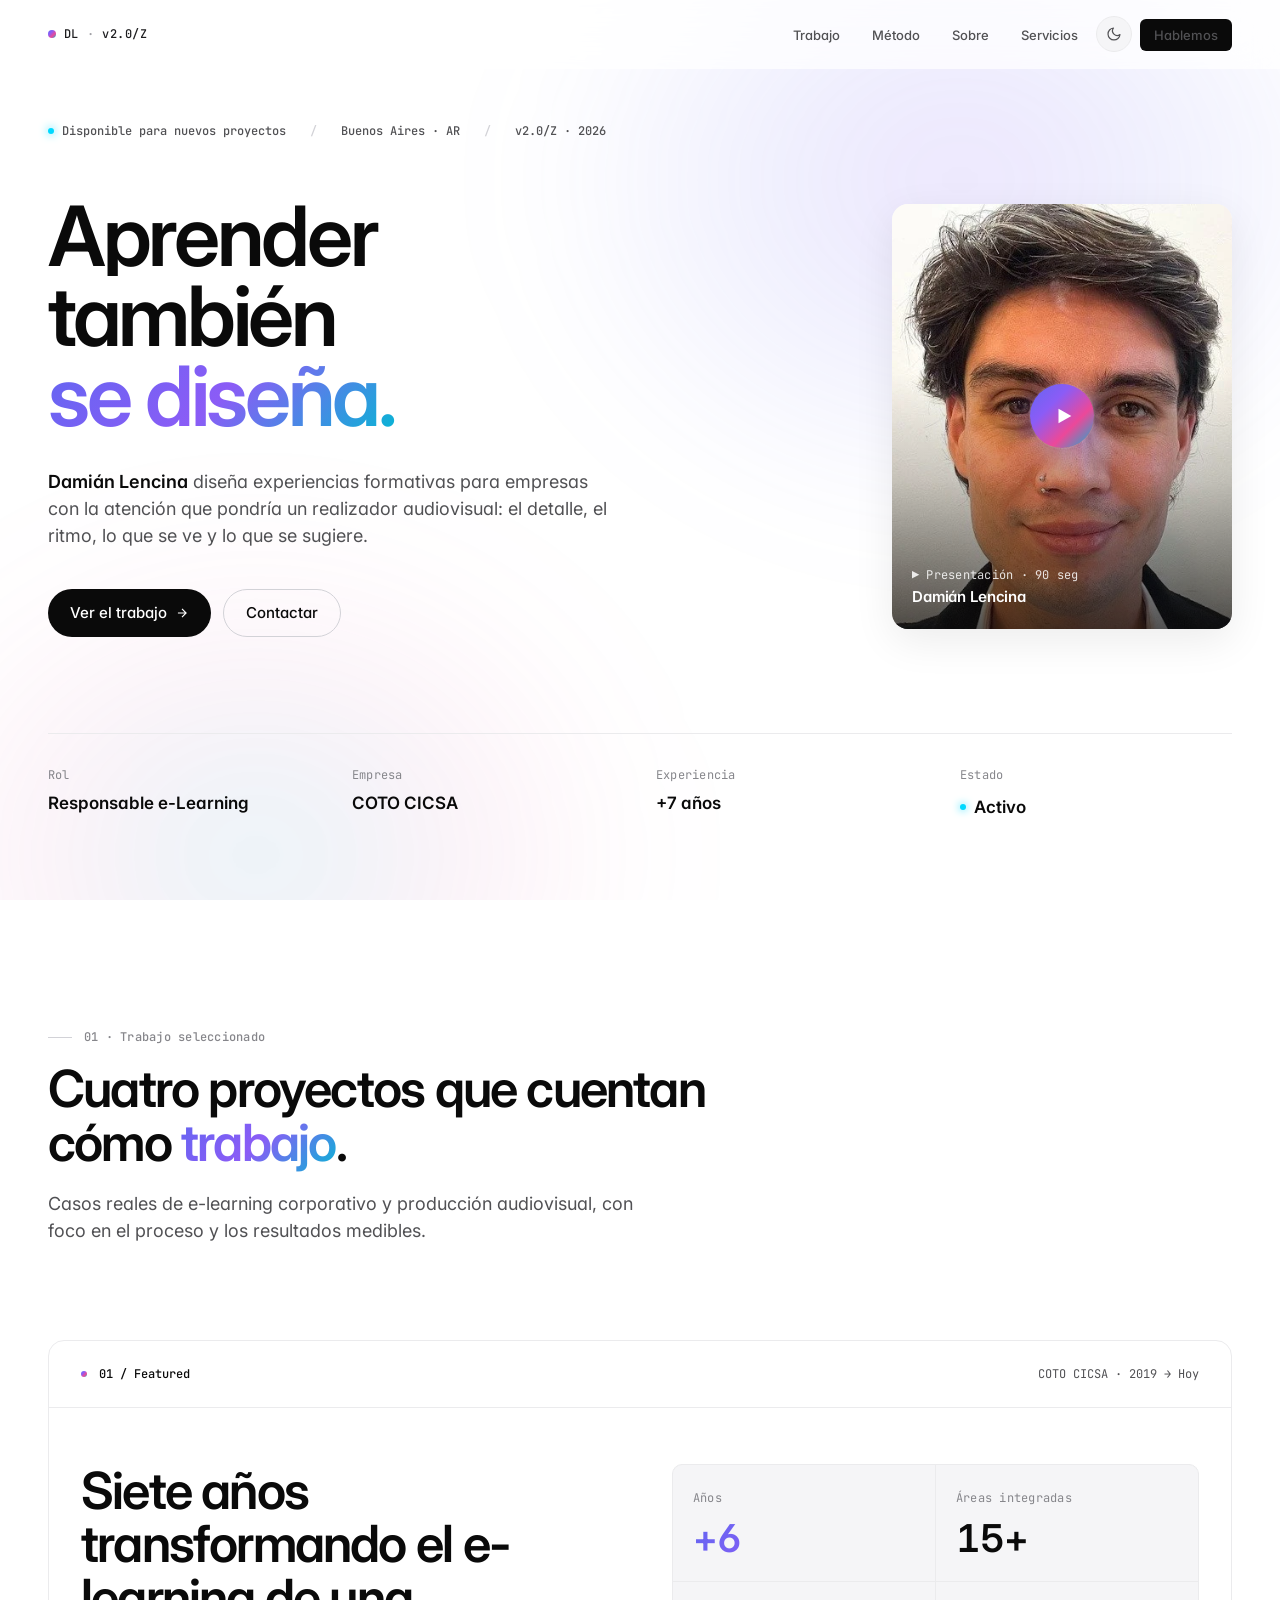
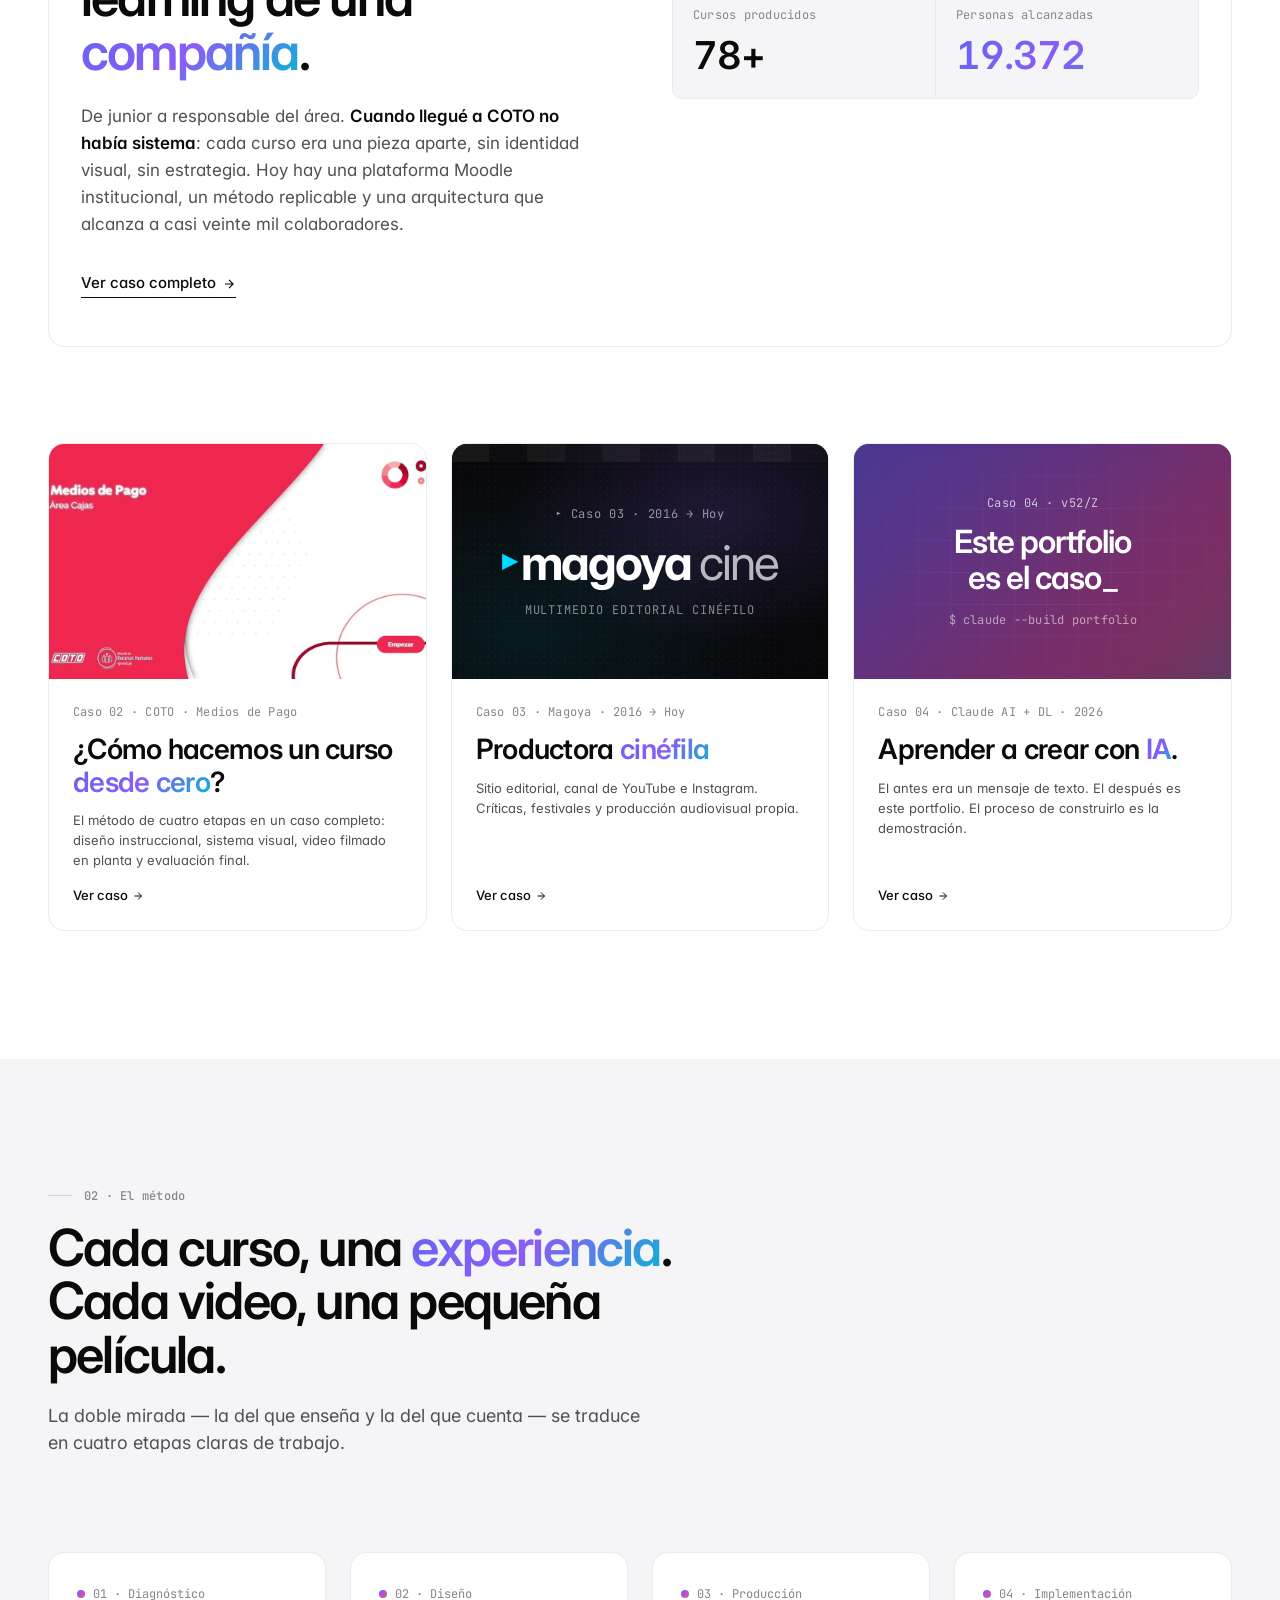
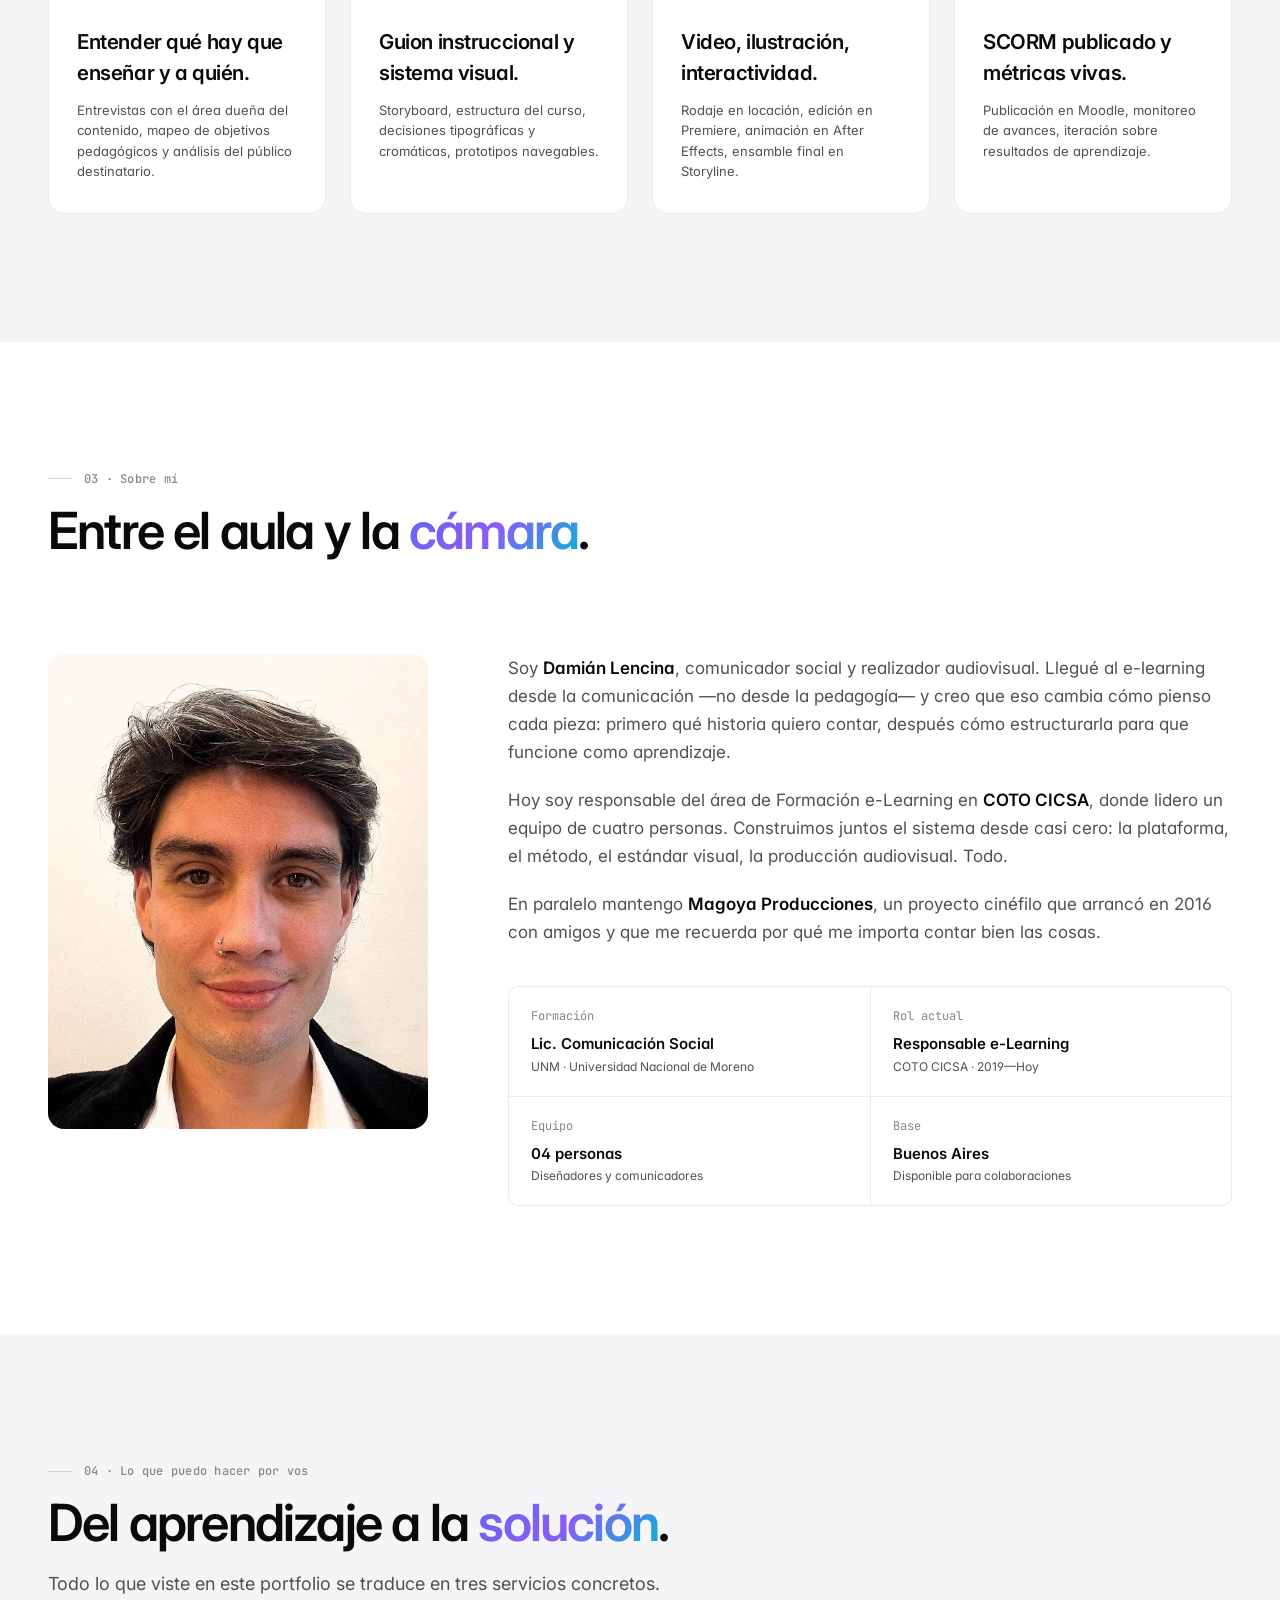
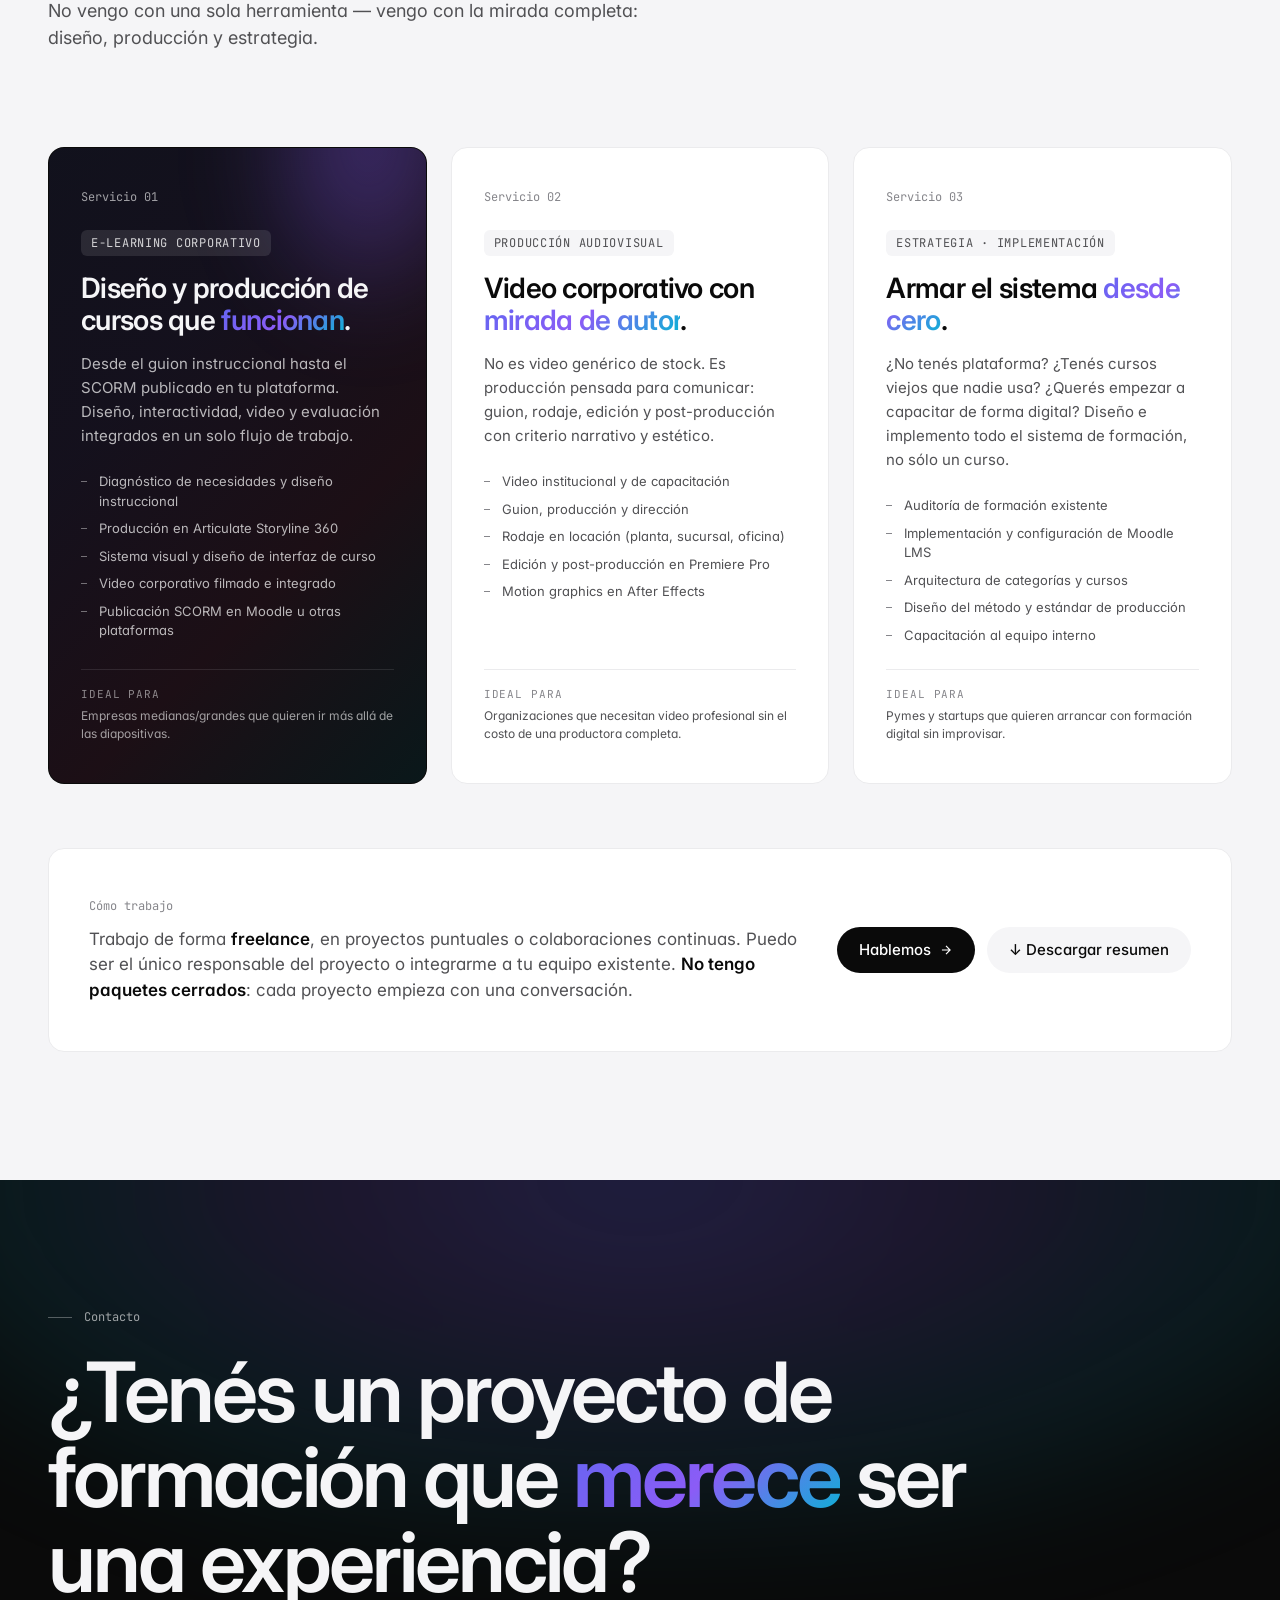
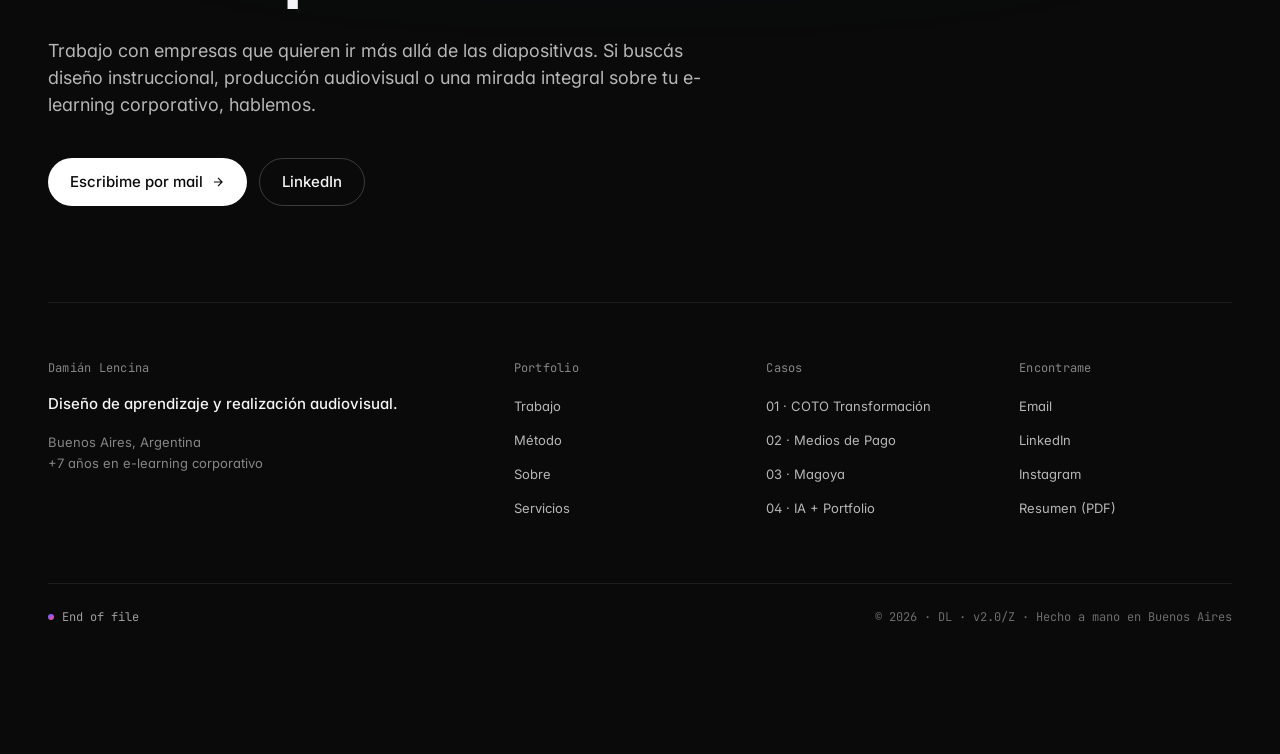
==== commit 410c3ed0: "Add files via upload" ====
--- a/index.html
+++ b/index.html
@@ -96,9 +96,9 @@
   <a href="#" class="nav-mark">DL <span>·</span> v2.0/Z</a>
   <ul class="nav-links" id="navLinks">
     <li><a href="#trabajo">Trabajo</a></li>
-    <li><a href="#metodo">Método</a></li>
+    <li><a href="metodo.html">Método</a></li>
     <li><a href="#sobre">Sobre</a></li>
-    <li><a href="#servicios">Servicios</a></li>
+    <li><a href="servicios.html">Servicios</a></li>
     <li><button class="theme-toggle" id="themeToggle" aria-label="Cambiar tema claro/oscuro" type="button">
       <svg class="icon-moon" viewBox="0 0 24 24" fill="none" stroke="currentColor" stroke-width="1.8" stroke-linecap="round" stroke-linejoin="round"><path d="M21 12.79A9 9 0 1 1 11.21 3 7 7 0 0 0 21 12.79z"/></svg>
       <svg class="icon-sun" viewBox="0 0 24 24" fill="none" stroke="currentColor" stroke-width="1.8" stroke-linecap="round" stroke-linejoin="round"><circle cx="12" cy="12" r="4"/><path d="M12 2v2M12 20v2M4.93 4.93l1.41 1.41M17.66 17.66l1.41 1.41M2 12h2M20 12h2M4.93 19.07l1.41-1.41M17.66 6.34l1.41-1.41"/></svg>
@@ -504,9 +504,9 @@
         <div class="footer-col-label">Portfolio</div>
         <ul>
           <li><a href="#trabajo">Trabajo</a></li>
-          <li><a href="#metodo">Método</a></li>
+          <li><a href="metodo.html">Método</a></li>
           <li><a href="#sobre">Sobre</a></li>
-          <li><a href="#servicios">Servicios</a></li>
+          <li><a href="servicios.html">Servicios</a></li>
         </ul>
       </div>
       <div class="footer-col">
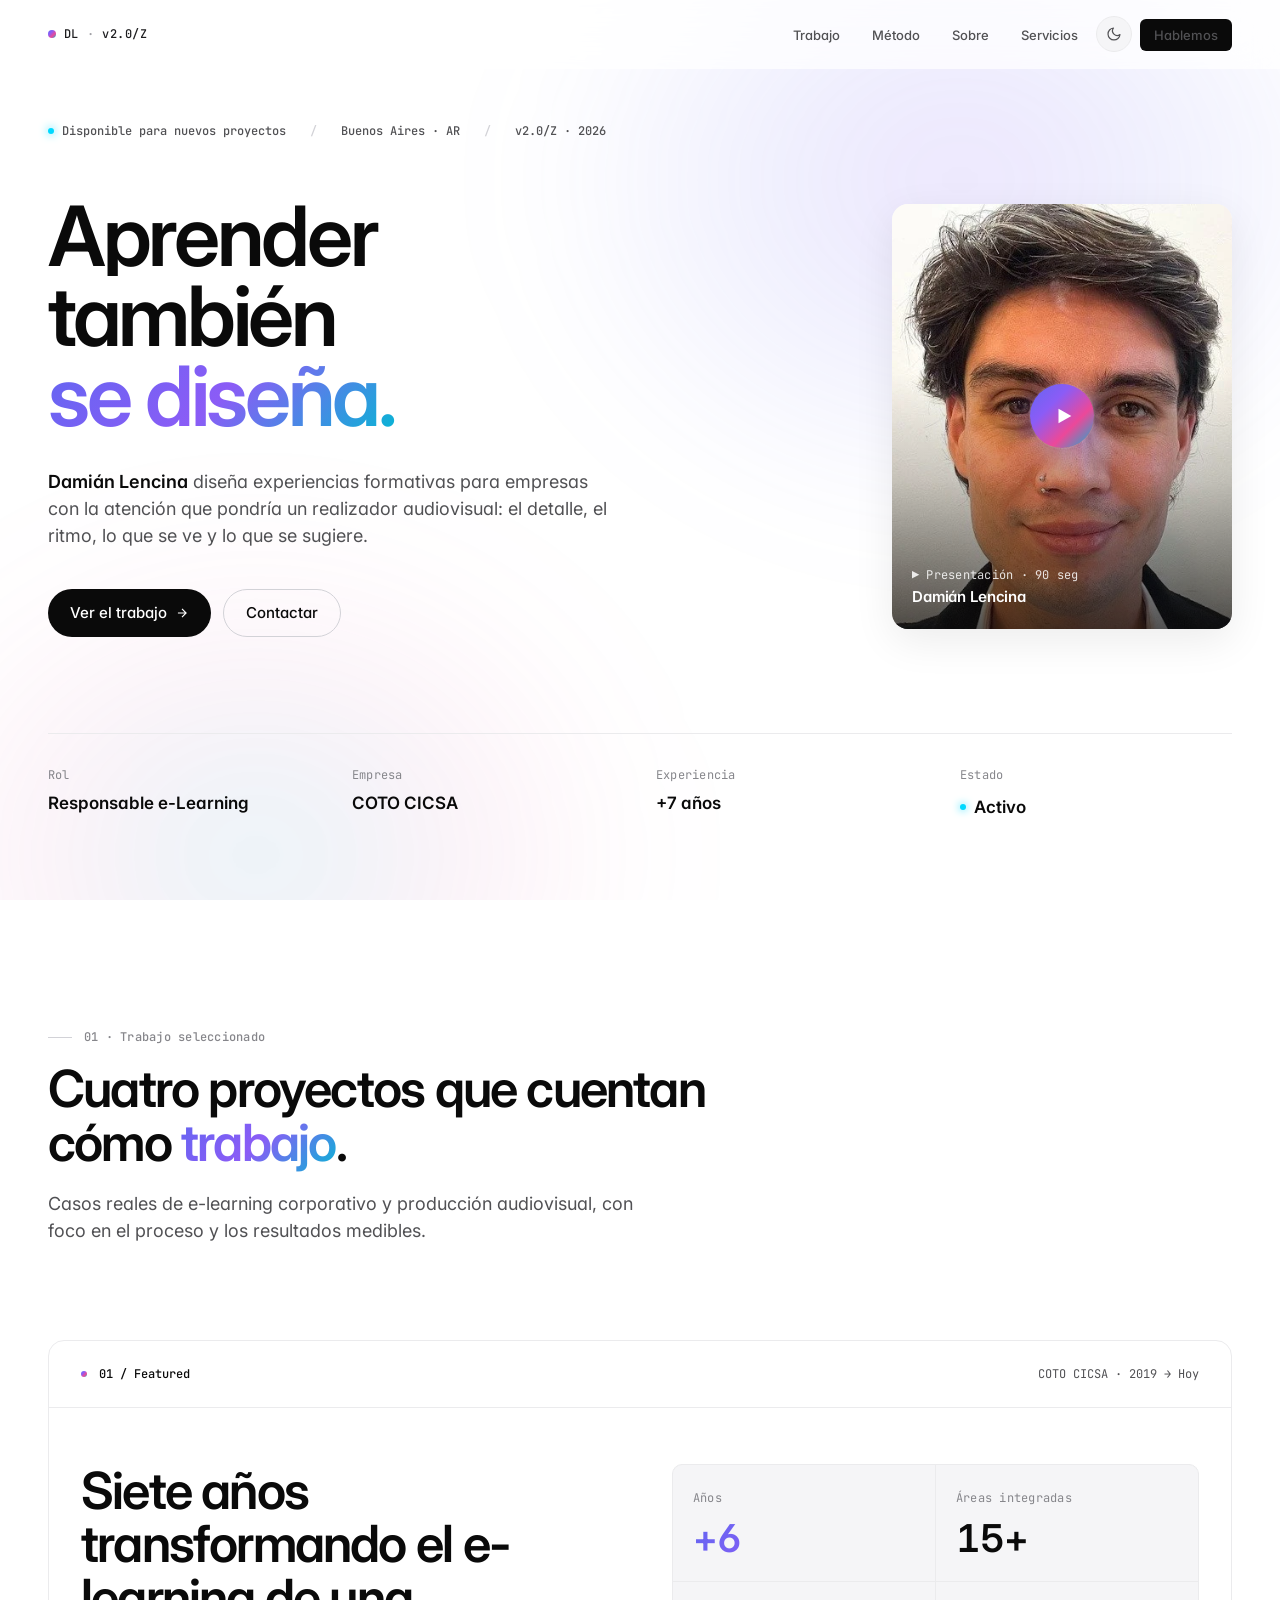
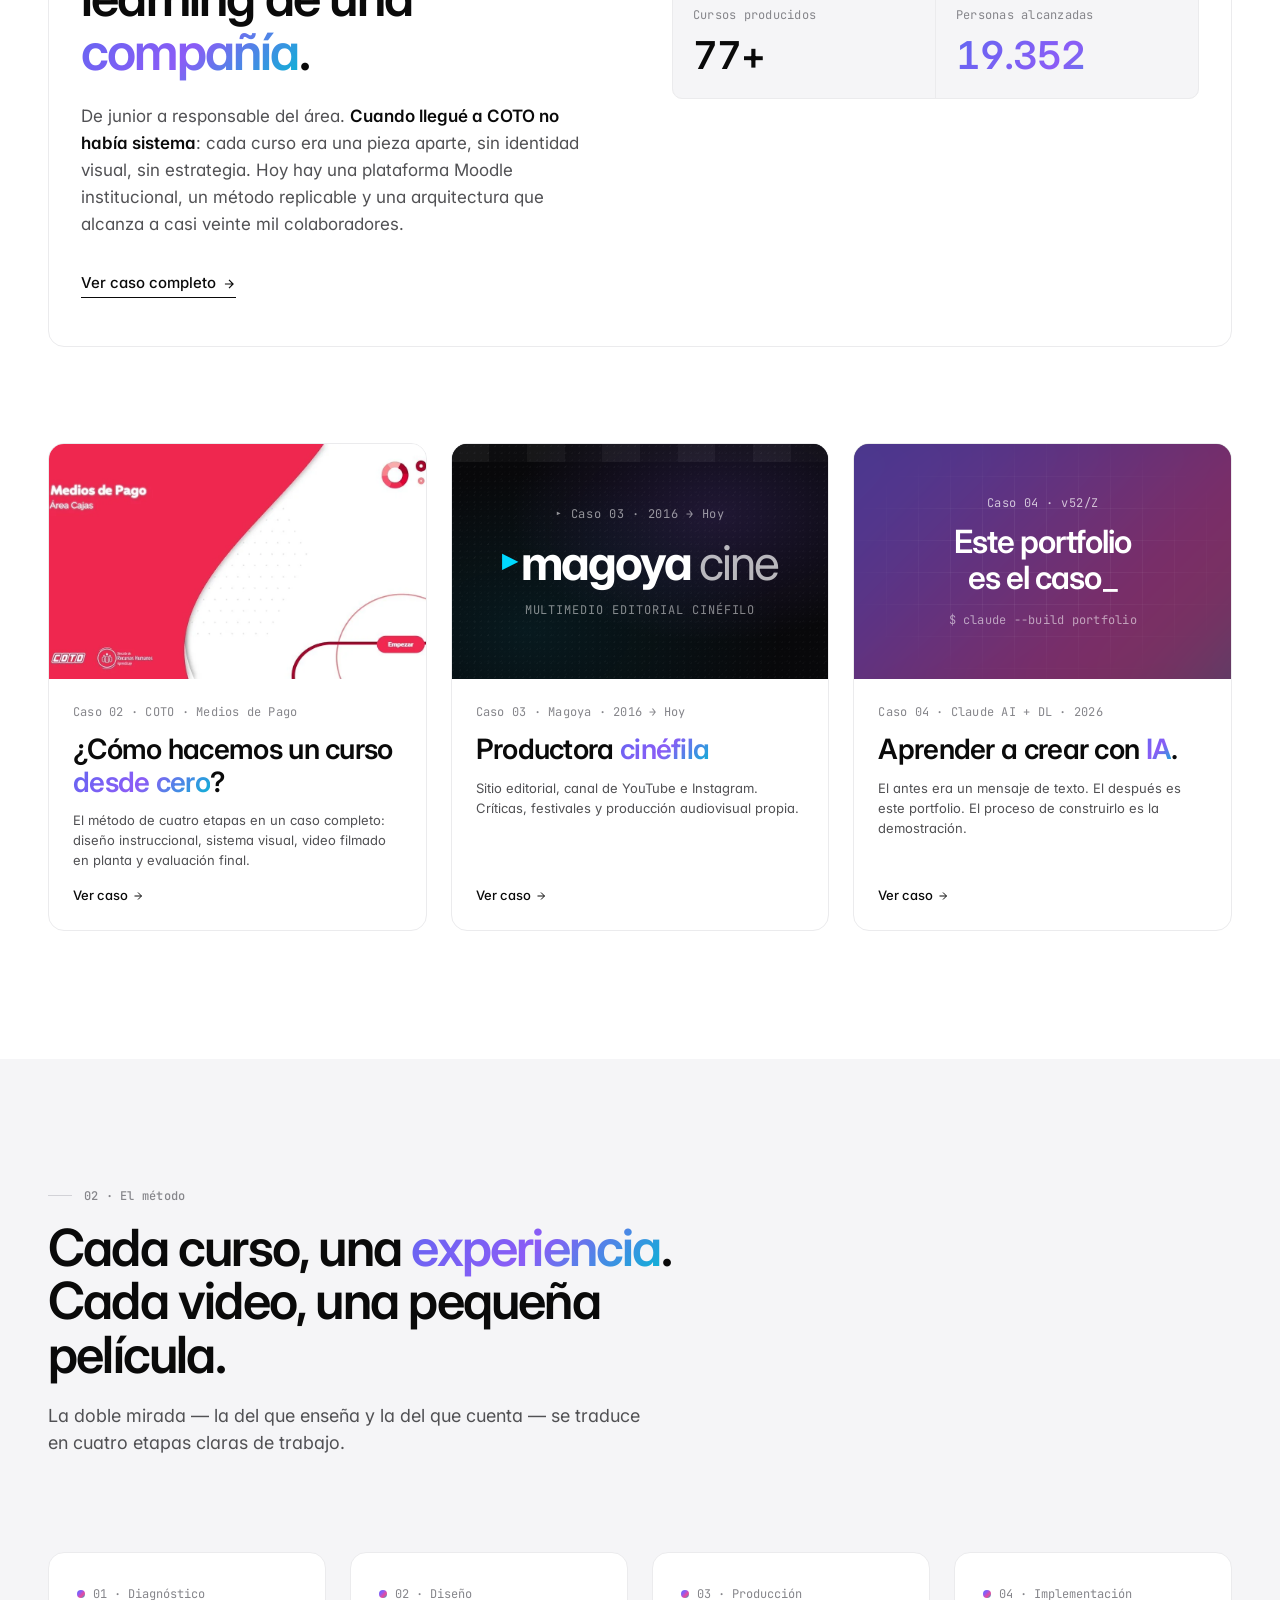
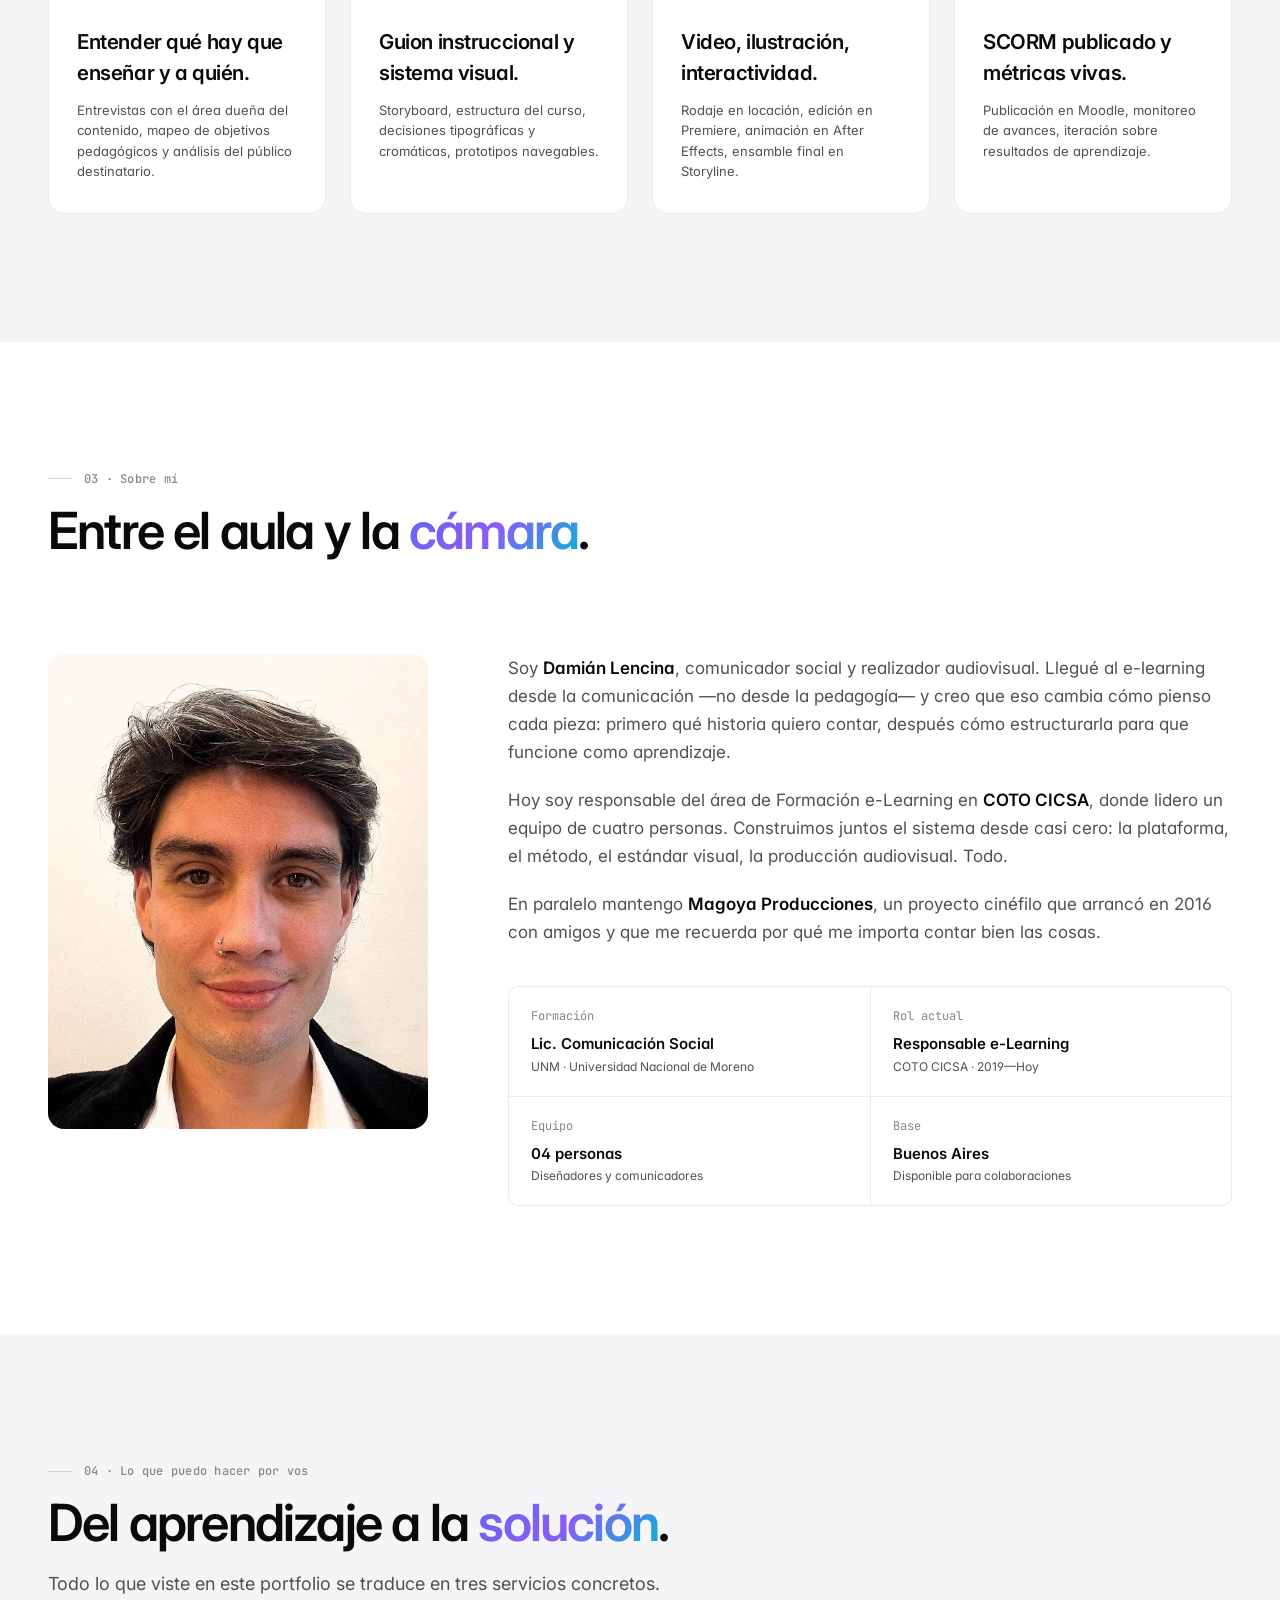
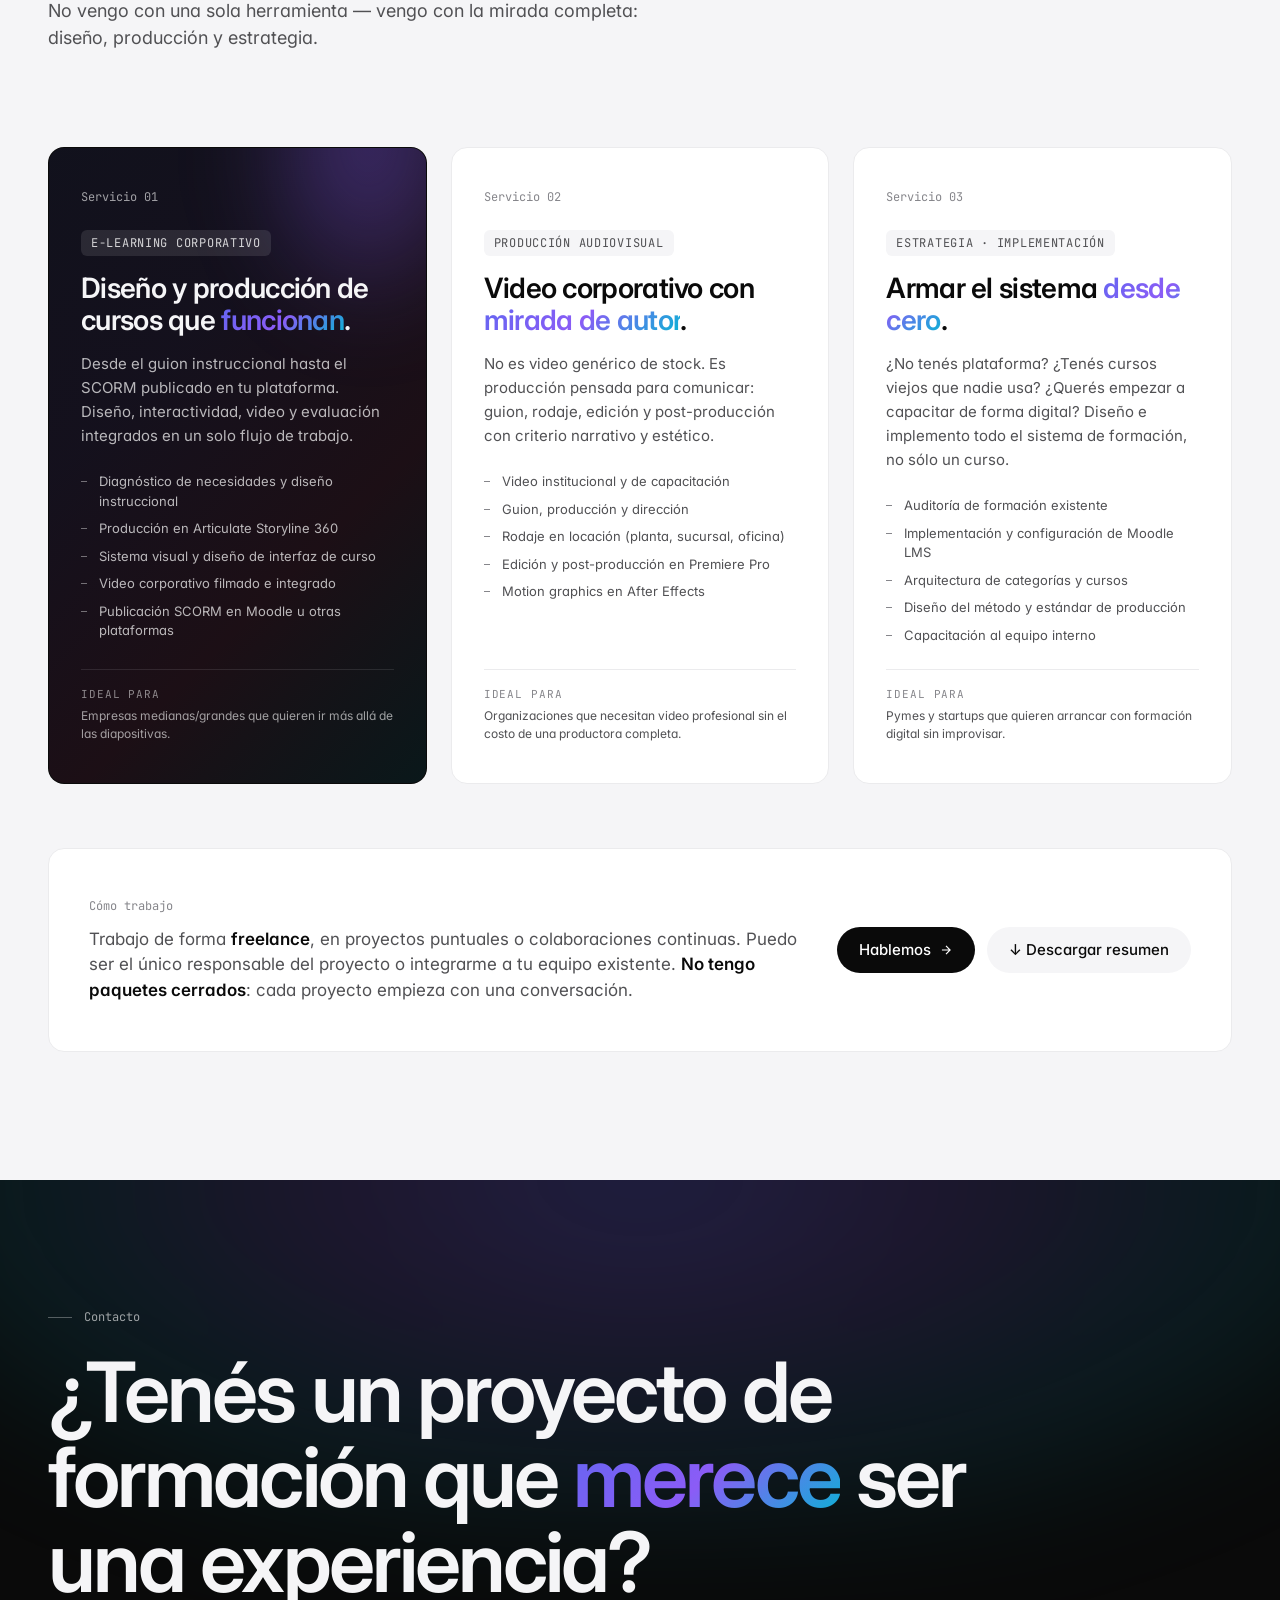
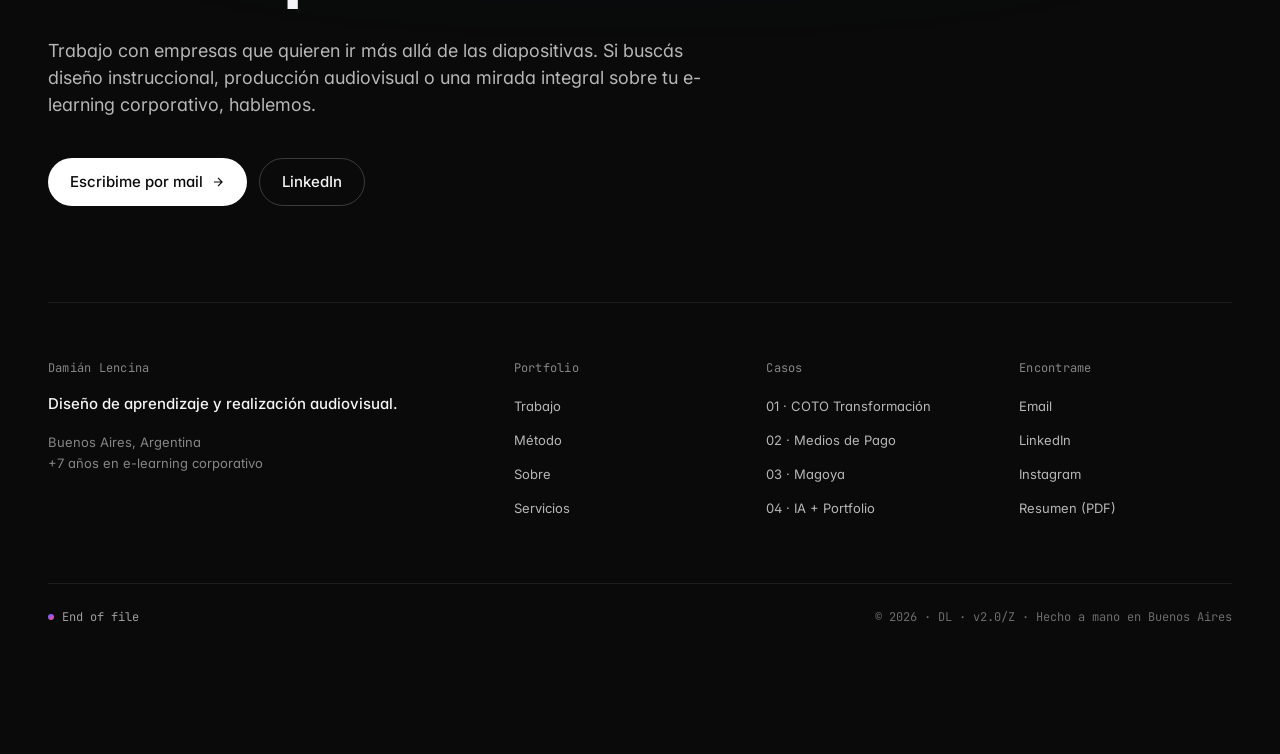
==== commit 46fb7d31: "Add files via upload" ====
--- a/index.html
+++ b/index.html
@@ -86,10 +86,13 @@
 <link rel="preconnect" href="https://fonts.googleapis.com">
 <link rel="preconnect" href="https://fonts.gstatic.com" crossorigin>
 <link href="https://fonts.googleapis.com/css2?family=Inter:wght@300;400;500;600;700&family=JetBrains+Mono:wght@400;500&display=swap" rel="stylesheet">
+<link rel="preload" as="style" href="style.css">
 <link rel="stylesheet" href="style.css">
 
 </head>
 <body>
+<a href="#main" class="skip-link">Saltar al contenido principal</a>
+
 
 <!-- NAV -->
 <nav id="nav">
@@ -114,7 +117,7 @@
 <div class="scroll-progress" id="scrollProgress"></div>
 
 <!-- HERO -->
-<section class="hero">
+<section id="main" class="hero">
   <div class="hero-inner">
 
     <!-- Status bar -->
@@ -155,7 +158,7 @@
       <!-- Video card a la derecha -->
       <aside class="hero-video">
         <button class="hero-video-card" id="avatarPlayer" aria-label="Reproducir video de presentación">
-          <picture><source srcset="img/retrato_avatar.webp" type="image/webp"><img alt="Damián Lencina" loading="eager" class="hero-video-img" src="img/retrato_avatar.jpg"></picture>
+          <picture><source srcset="img/retrato_avatar.webp" type="image/webp"><img alt="Damián Lencina" loading="eager" fetchpriority="high" class="hero-video-img" src="img/retrato_avatar.jpg"></picture>
           <span class="hero-video-overlay" aria-hidden="true"></span>
           <span class="hero-video-play" aria-hidden="true">
             <svg viewBox="0 0 24 24"><polygon points="6 4 20 12 6 20 6 4"/></svg>
@@ -542,7 +545,7 @@
 <!-- LIGHTBOX -->
 <div class="lightbox" id="lightbox">
   <button class="lightbox-close" id="lightboxClose">✕</button>
-  <div class="lightbox-img-wrap"><img id="lightboxImg" src="" alt=""></div>
+  <div class="lightbox-img-wrap"><img loading="lazy" id="lightboxImg" src="" alt=""></div>
 </div>
 
 <script src="script.js"></script>
--- a/style.css
+++ b/style.css
@@ -143,6 +143,56 @@
 }
 
 ::selection { background: var(--ink); color: var(--bg); }
+
+/* === Skip link (accesibilidad) === */
+.skip-link {
+  position: absolute;
+  top: 8px;
+  left: 8px;
+  padding: 12px 20px;
+  background: var(--ink);
+  color: var(--bg);
+  text-decoration: none;
+  border-radius: var(--radius-s);
+  font-family: var(--type-mono);
+  font-size: var(--t-small);
+  font-weight: 500;
+  z-index: 1000;
+  transform: translateY(-200%);
+  transition: transform 0.2s var(--ease-out);
+}
+.skip-link:focus {
+  transform: translateY(0);
+  outline: 2px solid var(--signal);
+  outline-offset: 2px;
+}
+
+/* === Focus visible mejorado para accesibilidad por teclado === */
+:focus-visible {
+  outline: 2px solid var(--signal);
+  outline-offset: 3px;
+  border-radius: 2px;
+}
+.btn:focus-visible,
+.theme-toggle:focus-visible,
+.nav-cta:focus-visible {
+  outline-offset: 4px;
+}
+
+/* === Respeto a usuarios con prefer-reduced-motion === */
+@media (prefers-reduced-motion: reduce) {
+  *, *::before, *::after {
+    animation-duration: 0.01ms !important;
+    animation-iteration-count: 1 !important;
+    transition-duration: 0.01ms !important;
+    scroll-behavior: auto !important;
+  }
+  .reveal,
+  .reveal-stagger > * {
+    opacity: 1 !important;
+    transform: none !important;
+  }
+}
 
 ::-webkit-scrollbar { width: 8px; height: 8px; }
 ::-webkit-scrollbar-track { background: transparent; }
--- a/style.css
+++ b/style.css
@@ -143,6 +143,56 @@
 }
 
 ::selection { background: var(--ink); color: var(--bg); }
+
+/* === Skip link (accesibilidad) === */
+.skip-link {
+  position: absolute;
+  top: 8px;
+  left: 8px;
+  padding: 12px 20px;
+  background: var(--ink);
+  color: var(--bg);
+  text-decoration: none;
+  border-radius: var(--radius-s);
+  font-family: var(--type-mono);
+  font-size: var(--t-small);
+  font-weight: 500;
+  z-index: 1000;
+  transform: translateY(-200%);
+  transition: transform 0.2s var(--ease-out);
+}
+.skip-link:focus {
+  transform: translateY(0);
+  outline: 2px solid var(--signal);
+  outline-offset: 2px;
+}
+
+/* === Focus visible mejorado para accesibilidad por teclado === */
+:focus-visible {
+  outline: 2px solid var(--signal);
+  outline-offset: 3px;
+  border-radius: 2px;
+}
+.btn:focus-visible,
+.theme-toggle:focus-visible,
+.nav-cta:focus-visible {
+  outline-offset: 4px;
+}
+
+/* === Respeto a usuarios con prefer-reduced-motion === */
+@media (prefers-reduced-motion: reduce) {
+  *, *::before, *::after {
+    animation-duration: 0.01ms !important;
+    animation-iteration-count: 1 !important;
+    transition-duration: 0.01ms !important;
+    scroll-behavior: auto !important;
+  }
+  .reveal,
+  .reveal-stagger > * {
+    opacity: 1 !important;
+    transform: none !important;
+  }
+}
 
 ::-webkit-scrollbar { width: 8px; height: 8px; }
 ::-webkit-scrollbar-track { background: transparent; }
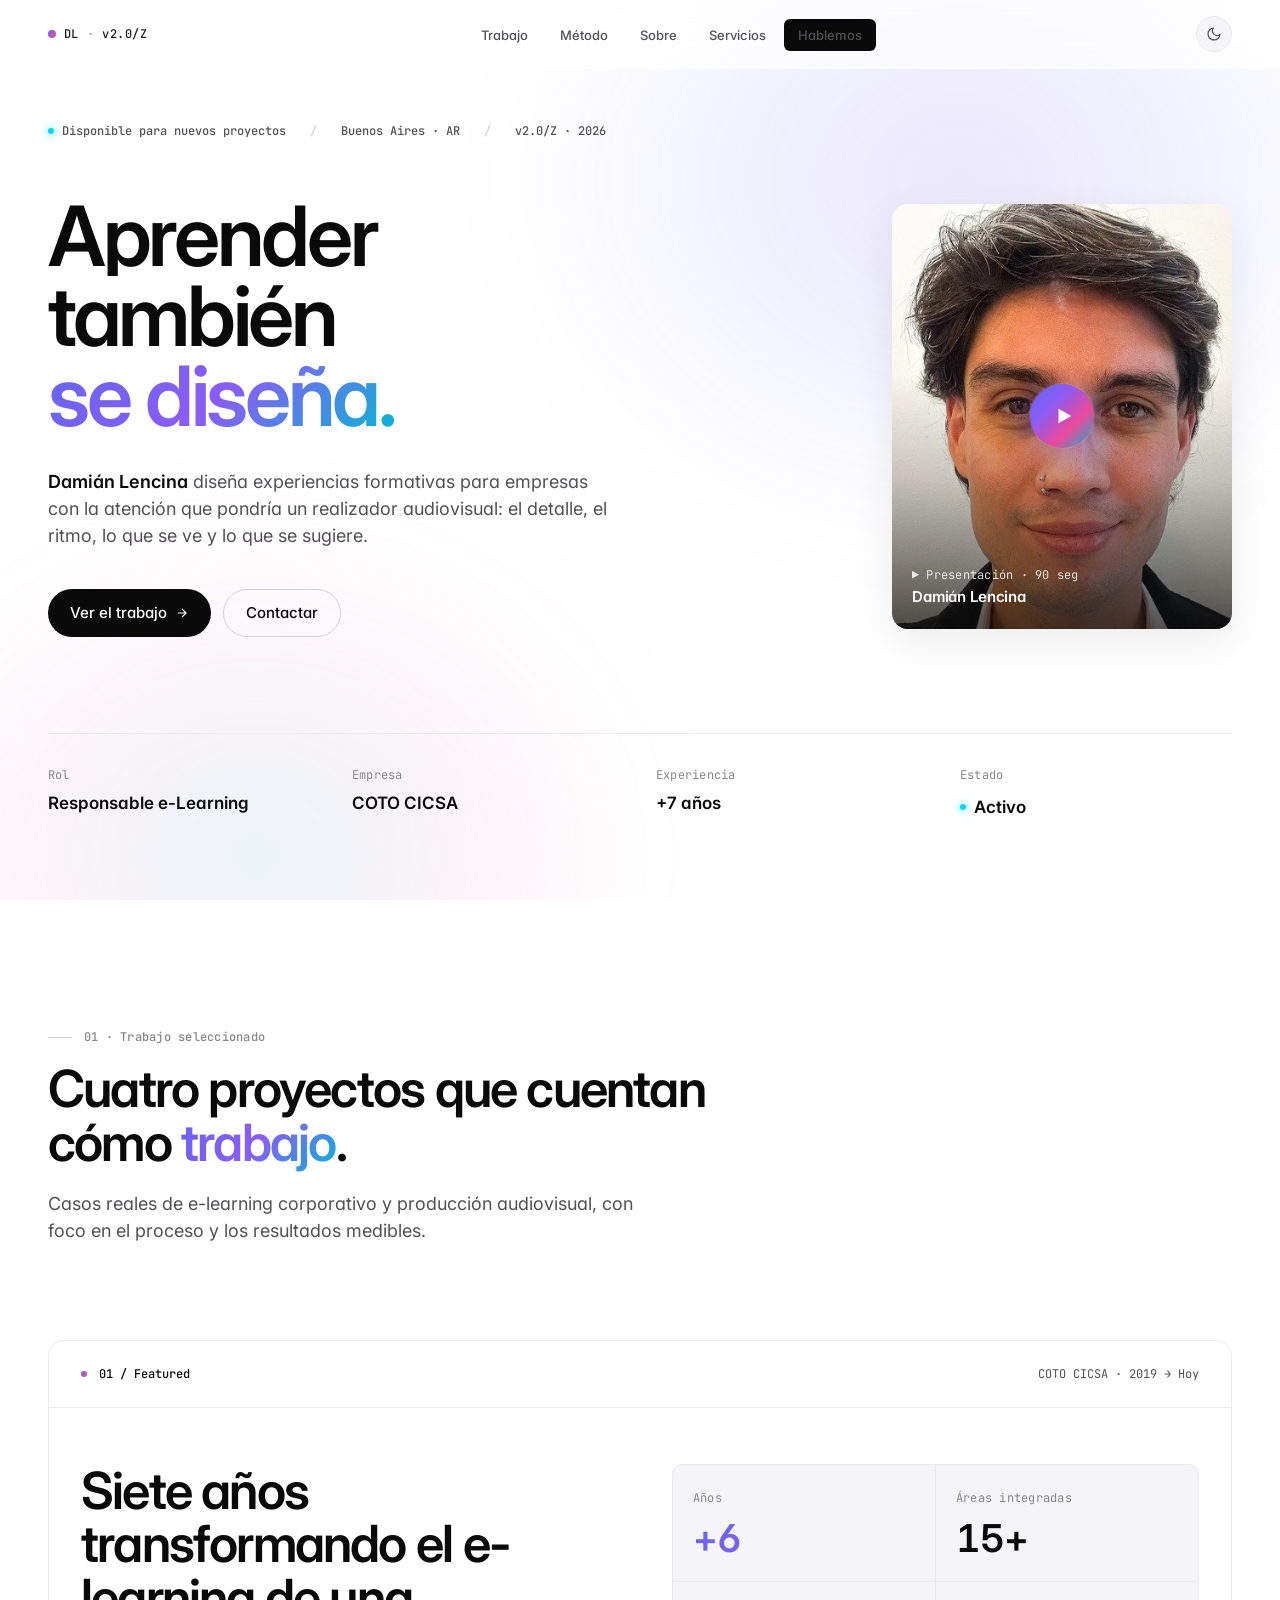
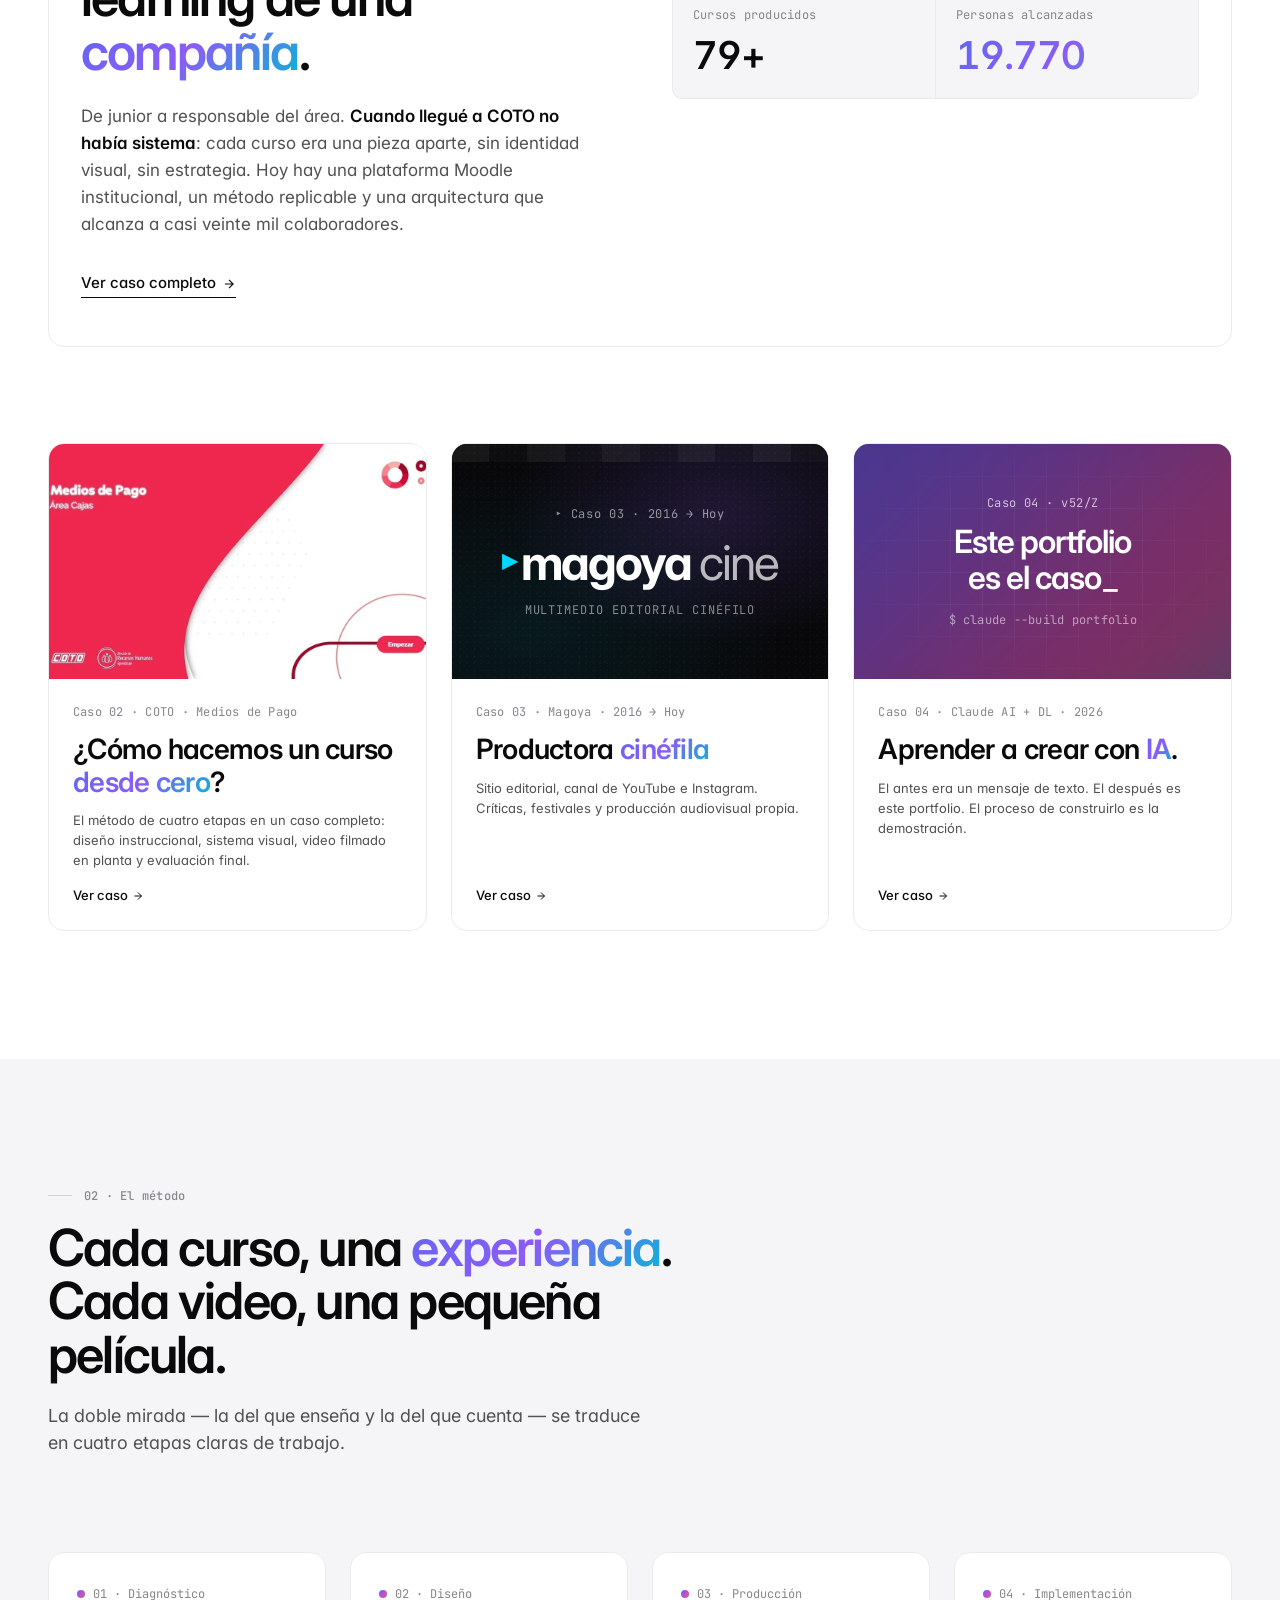
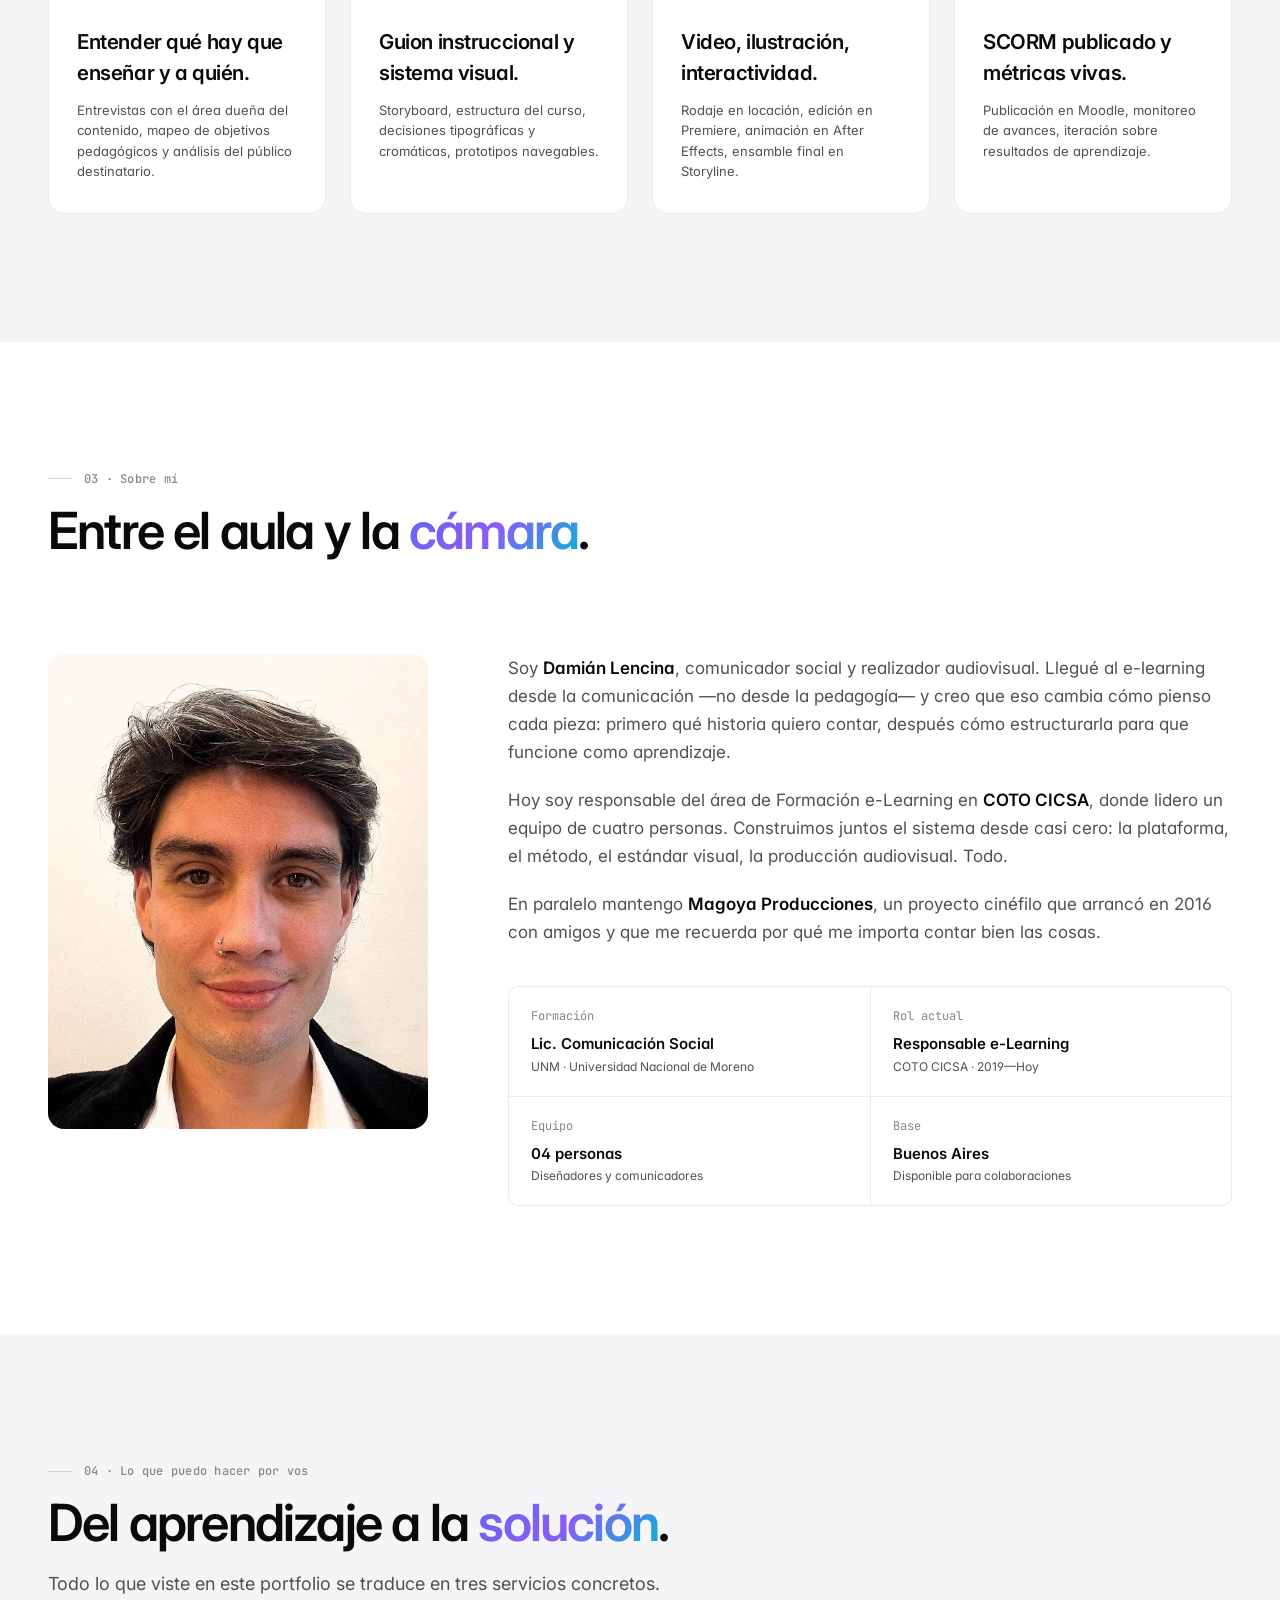
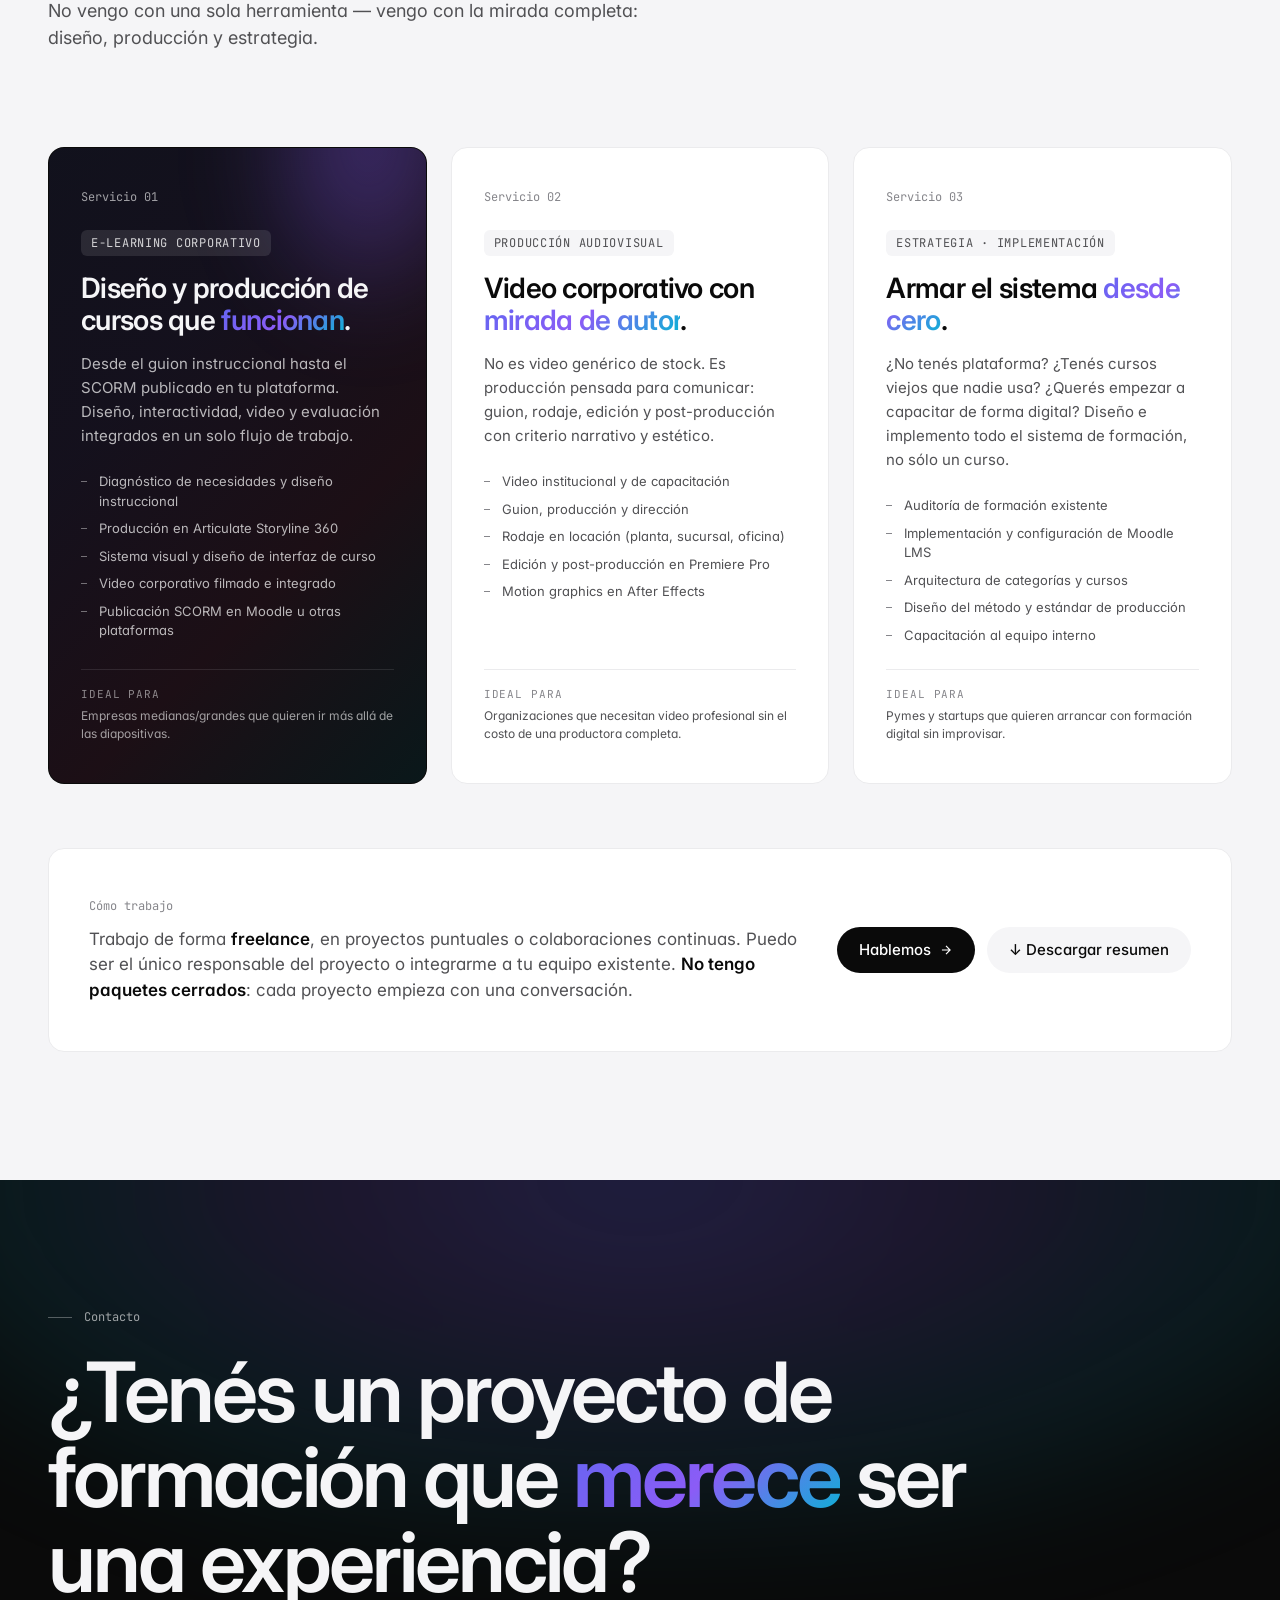
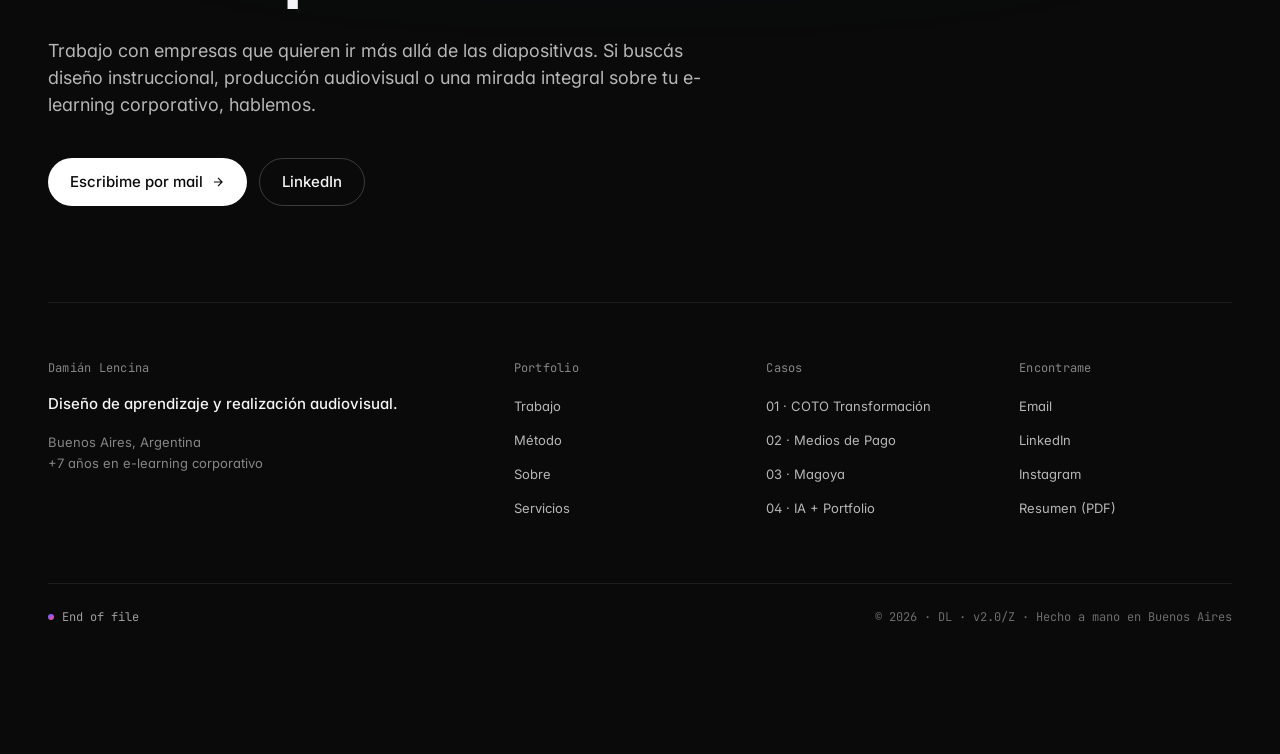
==== commit 3afab5cf: "Add files via upload" ====
--- a/index.html
+++ b/index.html
@@ -102,15 +102,17 @@
     <li><a href="metodo.html">Método</a></li>
     <li><a href="#sobre">Sobre</a></li>
     <li><a href="servicios.html">Servicios</a></li>
-    <li><button class="theme-toggle" id="themeToggle" aria-label="Cambiar tema claro/oscuro" type="button">
+    <li><a href="#contacto" class="nav-cta">Hablemos</a></li>
+  </ul>
+  <div class="nav-end">
+    <button class="theme-toggle" id="themeToggle" aria-label="Cambiar tema claro/oscuro" type="button">
       <svg class="icon-moon" viewBox="0 0 24 24" fill="none" stroke="currentColor" stroke-width="1.8" stroke-linecap="round" stroke-linejoin="round"><path d="M21 12.79A9 9 0 1 1 11.21 3 7 7 0 0 0 21 12.79z"/></svg>
       <svg class="icon-sun" viewBox="0 0 24 24" fill="none" stroke="currentColor" stroke-width="1.8" stroke-linecap="round" stroke-linejoin="round"><circle cx="12" cy="12" r="4"/><path d="M12 2v2M12 20v2M4.93 4.93l1.41 1.41M17.66 17.66l1.41 1.41M2 12h2M20 12h2M4.93 19.07l1.41-1.41M17.66 6.34l1.41-1.41"/></svg>
-    </button></li>
-    <li><a href="#contacto" class="nav-cta">Hablemos</a></li>
-  </ul>
-  <button class="nav-hamburger" id="navHamburger" aria-label="Abrir menú" aria-expanded="false">
-    <span></span><span></span><span></span>
-  </button>
+    </button>
+    <button class="nav-hamburger" id="navHamburger" aria-label="Abrir menú" aria-expanded="false">
+      <span></span><span></span><span></span>
+    </button>
+  </div>
 </nav>
 
 <!-- SCROLL PROGRESS -->
--- a/style.css
+++ b/style.css
@@ -271,7 +271,6 @@
   justify-content: center;
   cursor: pointer;
   transition: background 0.2s, border-color 0.2s, color 0.2s, transform 0.2s var(--ease-out);
-  margin-right: 4px;
 }
 .theme-toggle:hover {
   background: var(--ink-line-soft);
@@ -287,17 +286,36 @@
 .theme-toggle .icon-sun { display: none; }
 :root[data-theme="dark"] .theme-toggle .icon-moon { display: none; }
 :root[data-theme="dark"] .theme-toggle .icon-sun { display: block; }
+.nav-end {
+  display: flex;
+  align-items: center;
+  gap: 8px;
+}
 .nav-hamburger {
   display: none;
   flex-direction: column;
   gap: 5px;
   padding: 8px;
-}
+  border-radius: var(--radius-s);
+  transition: background 0.2s;
+}
+.nav-hamburger:hover { background: var(--bg-tint); }
 .nav-hamburger span {
   display: block;
   width: 22px; height: 1.5px;
   background: var(--ink);
-  transition: transform 0.3s, opacity 0.3s;
+  transform-origin: center;
+  transition: transform 0.3s var(--ease-out), opacity 0.2s;
+}
+.nav-hamburger[aria-expanded="true"] span:nth-child(1) {
+  transform: translateY(6.5px) rotate(45deg);
+}
+.nav-hamburger[aria-expanded="true"] span:nth-child(2) {
+  opacity: 0;
+  transform: scaleX(0);
+}
+.nav-hamburger[aria-expanded="true"] span:nth-child(3) {
+  transform: translateY(-6.5px) rotate(-45deg);
 }
 
 .scroll-progress {
@@ -1856,86 +1874,115 @@
 @media (max-width: 1024px) {
   .featured-case-body { grid-template-columns: 1fr; gap: 40px; }
   .about-grid { grid-template-columns: 1fr; gap: 48px; }
-  .about-portrait { position: relative; top: 0; max-width: 380px; }
+  .about-portrait { position: relative; top: 0; max-width: 380px; margin: 0 auto; }
   .hero-grid { grid-template-columns: 1fr; gap: 48px; }
-  .hero-video { max-width: 420px; }
+  .hero-video { max-width: 480px; justify-self: center; }
   .hero h1 { max-width: 14ch; }
   .hero-meta { grid-template-columns: repeat(2, 1fr); }
   .work-grid { grid-template-columns: repeat(2, 1fr); }
-  .servicios-grid { grid-template-columns: 1fr; }
+  .servicios-grid { grid-template-columns: repeat(2, 1fr); }
   .method-grid { grid-template-columns: repeat(2, 1fr); }
   .case-meta { grid-template-columns: repeat(2, 1fr); }
   .case-stats-row { grid-template-columns: repeat(2, 1fr); }
 }
 @media (max-width: 720px) {
   :root {
-    --gap-3xl: 80px;
-    --gap-2xl: 64px;
+    --gap-3xl: 72px;
+    --gap-2xl: 56px;
   }
-  .nav-links { display: none; }
-  .nav-hamburger { display: flex; }
-  .nav-links.open {
-    display: flex;
+
+  /* ── Mobile nav: slide suave con visibility/opacity ── */
+  .nav-links {
     position: absolute;
     top: 100%; left: 0; right: 0;
     background: var(--bg);
     flex-direction: column;
-    padding: 16px var(--side-pad);
+    padding: 8px var(--side-pad) 16px;
     border-bottom: 1px solid var(--ink-line-soft);
-    box-shadow: 0 12px 32px rgba(10,10,10,0.06);
-    gap: 4px;
+    box-shadow: 0 16px 40px rgba(10,10,10,0.08);
+    gap: 2px;
     align-items: flex-start;
-    list-style: none;
     z-index: 99;
+    visibility: hidden;
+    opacity: 0;
+    transform: translateY(-8px);
+    pointer-events: none;
+    transition: opacity 0.22s var(--ease-out), transform 0.22s var(--ease-out), visibility 0s 0.22s;
   }
-  .nav-links.open li { width: 100%; list-style: none; }
-  .nav-links.open a {
+  .nav-links.open {
+    visibility: visible;
+    opacity: 1;
+    transform: translateY(0);
+    pointer-events: auto;
+    transition: opacity 0.22s var(--ease-out), transform 0.22s var(--ease-out);
+  }
+  .nav-hamburger { display: flex; }
+  .nav-links li { width: 100%; list-style: none; }
+  .nav-links a {
     width: 100%;
     padding: 12px 14px;
     text-align: left;
     display: block;
   }
-  .nav-links.open a.nav-cta {
+  .nav-links a.nav-cta {
     background: transparent;
     color: var(--ink);
     border-radius: var(--radius-s);
+    margin-top: 4px;
   }
-  .nav-links.open a.nav-cta:hover {
-    background: var(--bg-tint);
-    color: var(--ink);
-  }
+  .nav-links a.nav-cta:hover { background: var(--bg-tint); }
+
+  /* ── Hero ── */
   .hero { padding: 96px var(--side-pad) 64px; }
   .hero-grid { gap: 40px; }
   .hero-video { max-width: 100%; }
   .hero-video-card { aspect-ratio: 16/10; }
   .hero-video-img { object-position: center 25%; }
-  .hero-video-play { width: 64px; height: 64px; }
-  .hero-video-play svg { width: 22px; height: 22px; }
-  .hero-meta { grid-template-columns: 1fr 1fr; gap: 20px; margin-top: 64px; }
+  .hero-meta { grid-template-columns: 1fr 1fr; gap: 20px; margin-top: 56px; }
+
+  /* ── Work ── */
   .work-grid { grid-template-columns: 1fr; }
+
+  /* ── Servicios ── */
+  .servicios-grid { grid-template-columns: 1fr; }
+
+  /* ── Footer ── */
   .footer-grid { grid-template-columns: 1fr 1fr; }
+
+  /* ── Featured case ── */
   .featured-case-stats { grid-template-columns: 1fr 1fr; }
-  .featured-case-body { padding: 40px 24px; }
-  .featured-case-header { padding: 20px 24px; }
-  .case-meta { grid-template-columns: 1fr; }
+  .featured-case-body { padding: 36px 24px; }
+  .featured-case-header { padding: 18px 24px; }
+
+  /* ── Case pages ── */
+  .case-meta { grid-template-columns: repeat(2, 1fr); }
   .case-stats-row { grid-template-columns: 1fr 1fr; }
   .case-image-pair { grid-template-columns: 1fr; }
   .case-nav { grid-template-columns: 1fr; }
   .case-nav-item--next { text-align: left; }
+
+  /* ── Misc ── */
   .servicios-nota { flex-direction: column; align-items: flex-start; padding: 32px 24px; }
-  .about-meta { grid-template-columns: 1fr; }
+  .about-meta { grid-template-columns: 1fr 1fr; }
 }
 @media (max-width: 480px) {
-  .hero-status { gap: 12px; }
-  .hero-meta { grid-template-columns: 1fr; }
+  :root {
+    --gap-3xl: 56px;
+    --gap-2xl: 40px;
+  }
+  .hero-status { gap: 10px; flex-wrap: wrap; }
+  .hero-status-sep { display: none; }
+  .hero-meta { grid-template-columns: 1fr 1fr; gap: 16px; }
   .method-grid { grid-template-columns: 1fr; }
   .method-grid--3 { grid-template-columns: 1fr; }
   .footer-grid { grid-template-columns: 1fr; }
-  /* Mejor balance vertical de las stat-boxes en mobile */
+  .about-meta { grid-template-columns: 1fr; }
+  .case-meta { grid-template-columns: 1fr; }
   .stat-box { padding: 20px 16px; }
-  .stat-label { min-height: 32px; }
   .case-stat { padding: 24px 18px; }
-  .case-stat .label { min-height: 32px; line-height: 1.3; }
+  .case-stat .label { line-height: 1.3; }
+  .servicios-nota-actions { flex-direction: column; }
+  .servicios-nota-actions .btn { justify-content: center; }
 }
 @media (prefers-reduced-motion: reduce) {
   *, *::before, *::after {
--- a/style.css
+++ b/style.css
@@ -271,7 +271,6 @@
   justify-content: center;
   cursor: pointer;
   transition: background 0.2s, border-color 0.2s, color 0.2s, transform 0.2s var(--ease-out);
-  margin-right: 4px;
 }
 .theme-toggle:hover {
   background: var(--ink-line-soft);
@@ -287,17 +286,36 @@
 .theme-toggle .icon-sun { display: none; }
 :root[data-theme="dark"] .theme-toggle .icon-moon { display: none; }
 :root[data-theme="dark"] .theme-toggle .icon-sun { display: block; }
+.nav-end {
+  display: flex;
+  align-items: center;
+  gap: 8px;
+}
 .nav-hamburger {
   display: none;
   flex-direction: column;
   gap: 5px;
   padding: 8px;
-}
+  border-radius: var(--radius-s);
+  transition: background 0.2s;
+}
+.nav-hamburger:hover { background: var(--bg-tint); }
 .nav-hamburger span {
   display: block;
   width: 22px; height: 1.5px;
   background: var(--ink);
-  transition: transform 0.3s, opacity 0.3s;
+  transform-origin: center;
+  transition: transform 0.3s var(--ease-out), opacity 0.2s;
+}
+.nav-hamburger[aria-expanded="true"] span:nth-child(1) {
+  transform: translateY(6.5px) rotate(45deg);
+}
+.nav-hamburger[aria-expanded="true"] span:nth-child(2) {
+  opacity: 0;
+  transform: scaleX(0);
+}
+.nav-hamburger[aria-expanded="true"] span:nth-child(3) {
+  transform: translateY(-6.5px) rotate(-45deg);
 }
 
 .scroll-progress {
@@ -1856,86 +1874,115 @@
 @media (max-width: 1024px) {
   .featured-case-body { grid-template-columns: 1fr; gap: 40px; }
   .about-grid { grid-template-columns: 1fr; gap: 48px; }
-  .about-portrait { position: relative; top: 0; max-width: 380px; }
+  .about-portrait { position: relative; top: 0; max-width: 380px; margin: 0 auto; }
   .hero-grid { grid-template-columns: 1fr; gap: 48px; }
-  .hero-video { max-width: 420px; }
+  .hero-video { max-width: 480px; justify-self: center; }
   .hero h1 { max-width: 14ch; }
   .hero-meta { grid-template-columns: repeat(2, 1fr); }
   .work-grid { grid-template-columns: repeat(2, 1fr); }
-  .servicios-grid { grid-template-columns: 1fr; }
+  .servicios-grid { grid-template-columns: repeat(2, 1fr); }
   .method-grid { grid-template-columns: repeat(2, 1fr); }
   .case-meta { grid-template-columns: repeat(2, 1fr); }
   .case-stats-row { grid-template-columns: repeat(2, 1fr); }
 }
 @media (max-width: 720px) {
   :root {
-    --gap-3xl: 80px;
-    --gap-2xl: 64px;
+    --gap-3xl: 72px;
+    --gap-2xl: 56px;
   }
-  .nav-links { display: none; }
-  .nav-hamburger { display: flex; }
-  .nav-links.open {
-    display: flex;
+
+  /* ── Mobile nav: slide suave con visibility/opacity ── */
+  .nav-links {
     position: absolute;
     top: 100%; left: 0; right: 0;
     background: var(--bg);
     flex-direction: column;
-    padding: 16px var(--side-pad);
+    padding: 8px var(--side-pad) 16px;
     border-bottom: 1px solid var(--ink-line-soft);
-    box-shadow: 0 12px 32px rgba(10,10,10,0.06);
-    gap: 4px;
+    box-shadow: 0 16px 40px rgba(10,10,10,0.08);
+    gap: 2px;
     align-items: flex-start;
-    list-style: none;
     z-index: 99;
+    visibility: hidden;
+    opacity: 0;
+    transform: translateY(-8px);
+    pointer-events: none;
+    transition: opacity 0.22s var(--ease-out), transform 0.22s var(--ease-out), visibility 0s 0.22s;
   }
-  .nav-links.open li { width: 100%; list-style: none; }
-  .nav-links.open a {
+  .nav-links.open {
+    visibility: visible;
+    opacity: 1;
+    transform: translateY(0);
+    pointer-events: auto;
+    transition: opacity 0.22s var(--ease-out), transform 0.22s var(--ease-out);
+  }
+  .nav-hamburger { display: flex; }
+  .nav-links li { width: 100%; list-style: none; }
+  .nav-links a {
     width: 100%;
     padding: 12px 14px;
     text-align: left;
     display: block;
   }
-  .nav-links.open a.nav-cta {
+  .nav-links a.nav-cta {
     background: transparent;
     color: var(--ink);
     border-radius: var(--radius-s);
+    margin-top: 4px;
   }
-  .nav-links.open a.nav-cta:hover {
-    background: var(--bg-tint);
-    color: var(--ink);
-  }
+  .nav-links a.nav-cta:hover { background: var(--bg-tint); }
+
+  /* ── Hero ── */
   .hero { padding: 96px var(--side-pad) 64px; }
   .hero-grid { gap: 40px; }
   .hero-video { max-width: 100%; }
   .hero-video-card { aspect-ratio: 16/10; }
   .hero-video-img { object-position: center 25%; }
-  .hero-video-play { width: 64px; height: 64px; }
-  .hero-video-play svg { width: 22px; height: 22px; }
-  .hero-meta { grid-template-columns: 1fr 1fr; gap: 20px; margin-top: 64px; }
+  .hero-meta { grid-template-columns: 1fr 1fr; gap: 20px; margin-top: 56px; }
+
+  /* ── Work ── */
   .work-grid { grid-template-columns: 1fr; }
+
+  /* ── Servicios ── */
+  .servicios-grid { grid-template-columns: 1fr; }
+
+  /* ── Footer ── */
   .footer-grid { grid-template-columns: 1fr 1fr; }
+
+  /* ── Featured case ── */
   .featured-case-stats { grid-template-columns: 1fr 1fr; }
-  .featured-case-body { padding: 40px 24px; }
-  .featured-case-header { padding: 20px 24px; }
-  .case-meta { grid-template-columns: 1fr; }
+  .featured-case-body { padding: 36px 24px; }
+  .featured-case-header { padding: 18px 24px; }
+
+  /* ── Case pages ── */
+  .case-meta { grid-template-columns: repeat(2, 1fr); }
   .case-stats-row { grid-template-columns: 1fr 1fr; }
   .case-image-pair { grid-template-columns: 1fr; }
   .case-nav { grid-template-columns: 1fr; }
   .case-nav-item--next { text-align: left; }
+
+  /* ── Misc ── */
   .servicios-nota { flex-direction: column; align-items: flex-start; padding: 32px 24px; }
-  .about-meta { grid-template-columns: 1fr; }
+  .about-meta { grid-template-columns: 1fr 1fr; }
 }
 @media (max-width: 480px) {
-  .hero-status { gap: 12px; }
-  .hero-meta { grid-template-columns: 1fr; }
+  :root {
+    --gap-3xl: 56px;
+    --gap-2xl: 40px;
+  }
+  .hero-status { gap: 10px; flex-wrap: wrap; }
+  .hero-status-sep { display: none; }
+  .hero-meta { grid-template-columns: 1fr 1fr; gap: 16px; }
   .method-grid { grid-template-columns: 1fr; }
   .method-grid--3 { grid-template-columns: 1fr; }
   .footer-grid { grid-template-columns: 1fr; }
-  /* Mejor balance vertical de las stat-boxes en mobile */
+  .about-meta { grid-template-columns: 1fr; }
+  .case-meta { grid-template-columns: 1fr; }
   .stat-box { padding: 20px 16px; }
-  .stat-label { min-height: 32px; }
   .case-stat { padding: 24px 18px; }
-  .case-stat .label { min-height: 32px; line-height: 1.3; }
+  .case-stat .label { line-height: 1.3; }
+  .servicios-nota-actions { flex-direction: column; }
+  .servicios-nota-actions .btn { justify-content: center; }
 }
 @media (prefers-reduced-motion: reduce) {
   *, *::before, *::after {
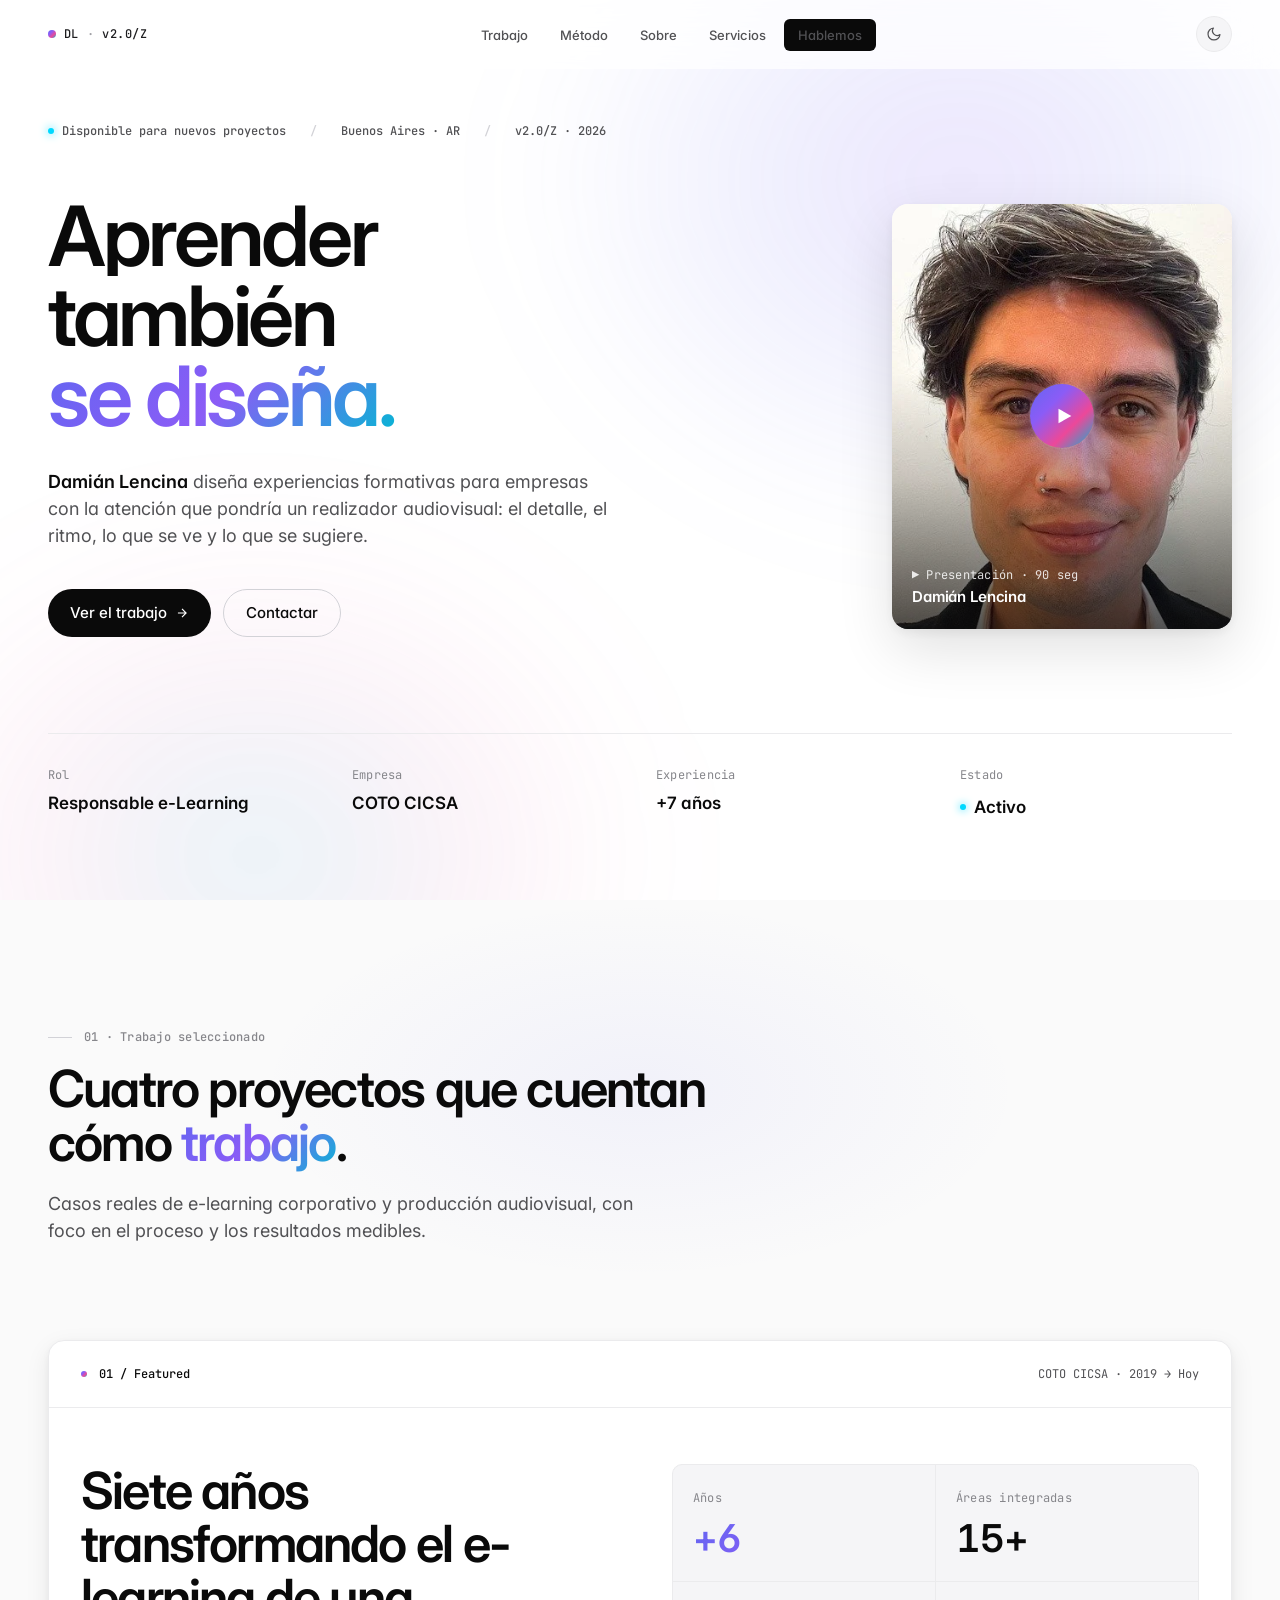
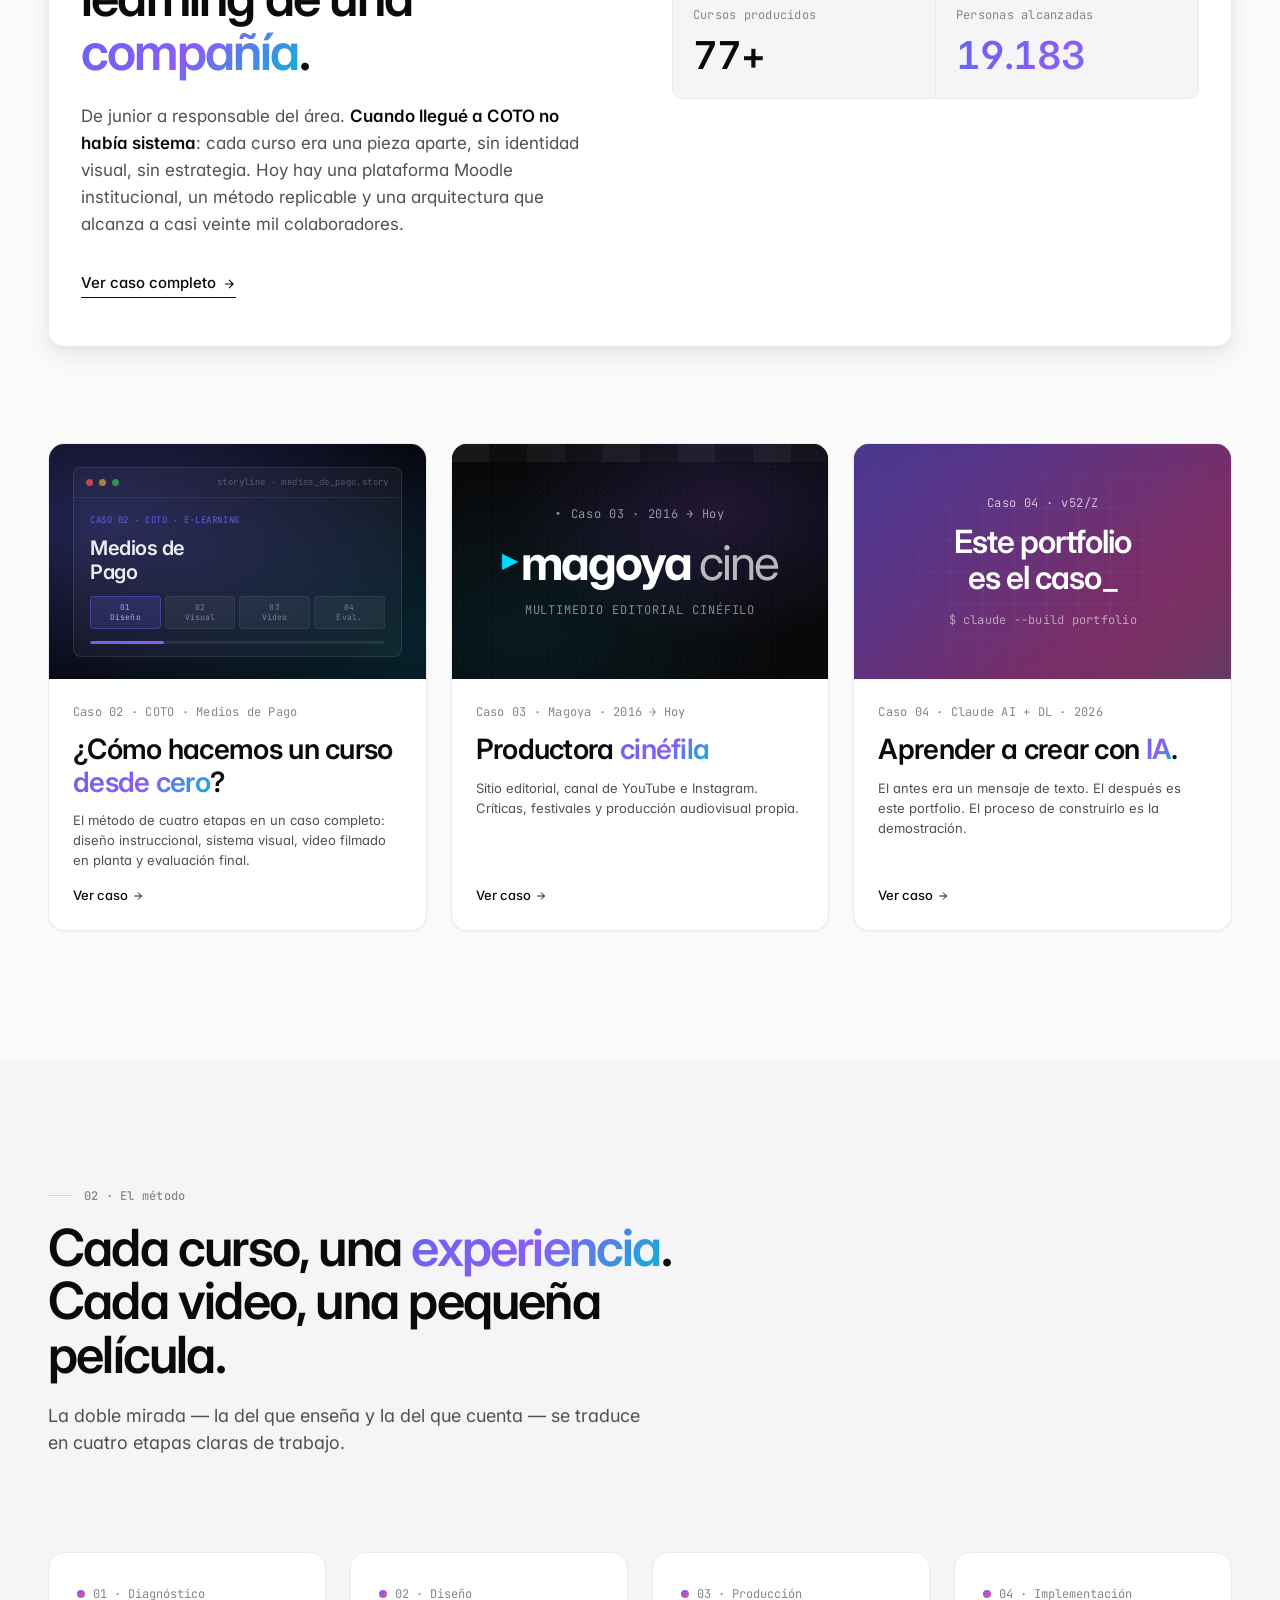
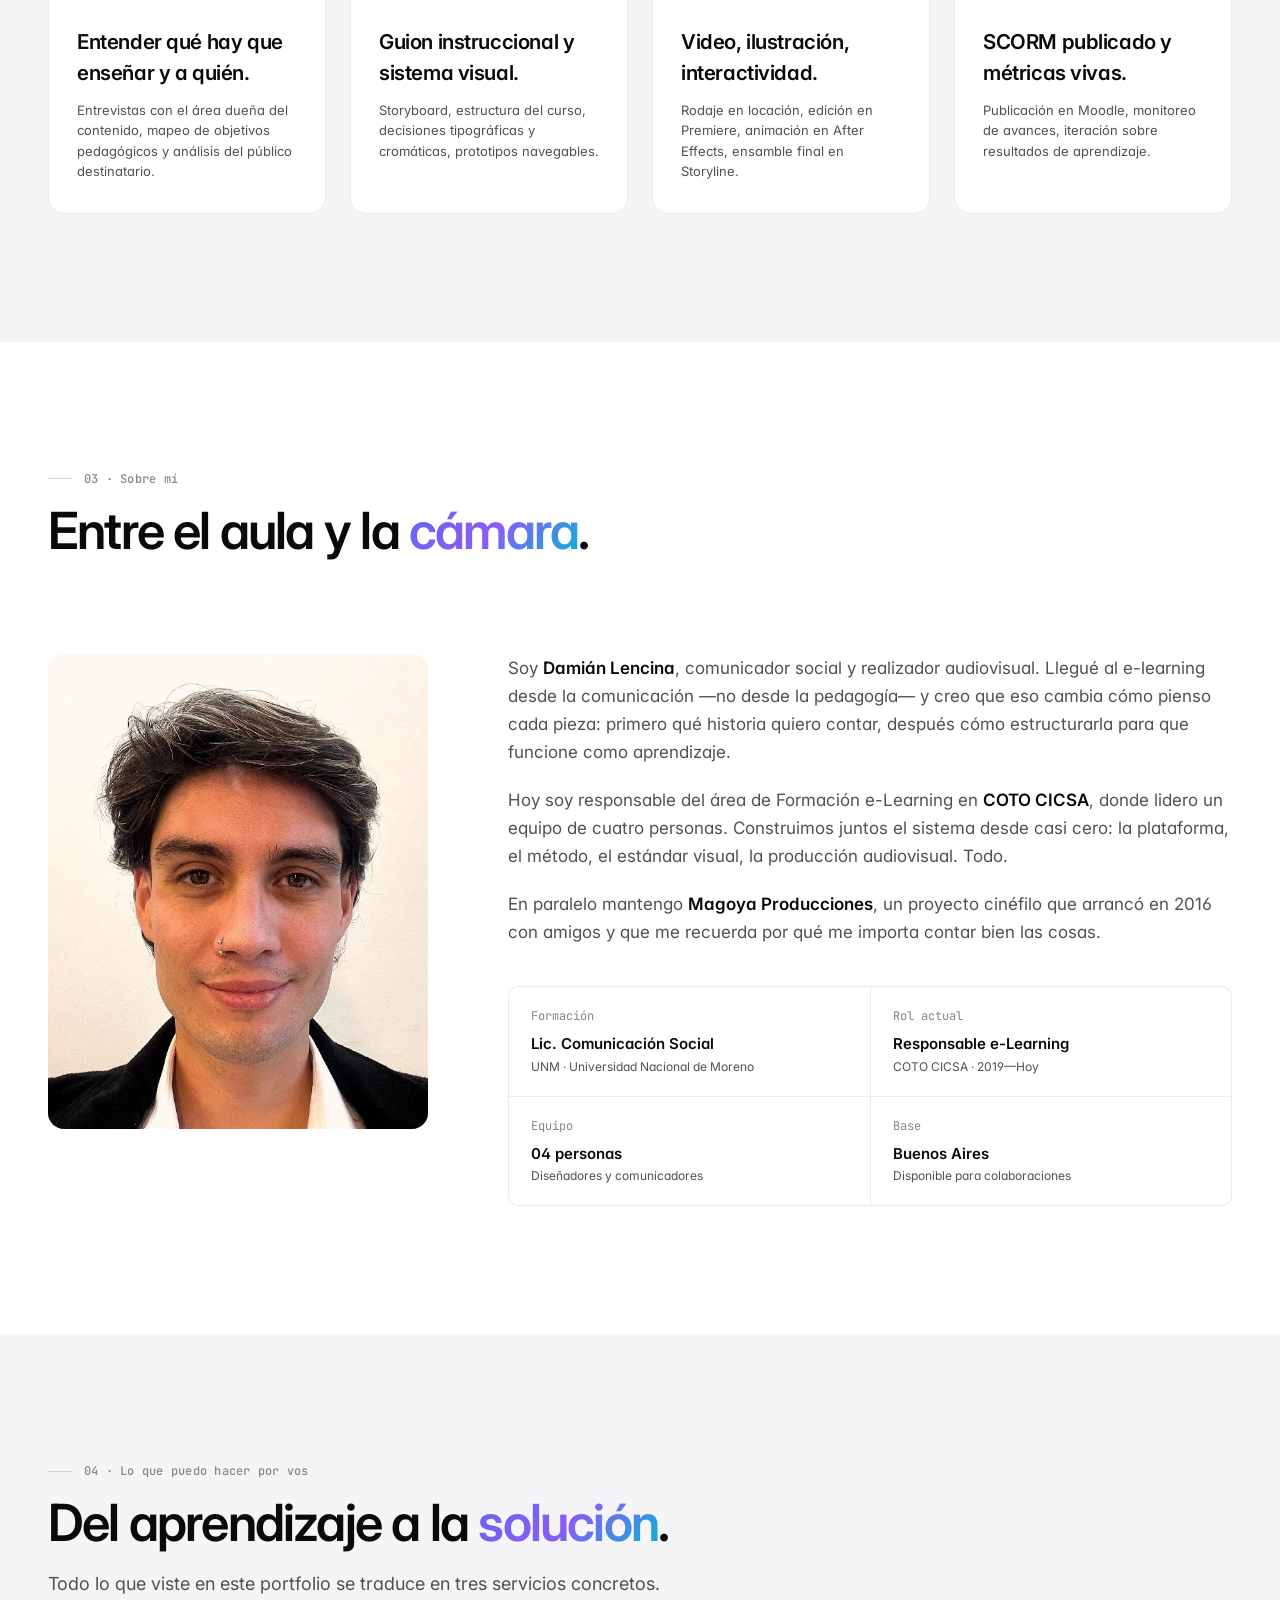
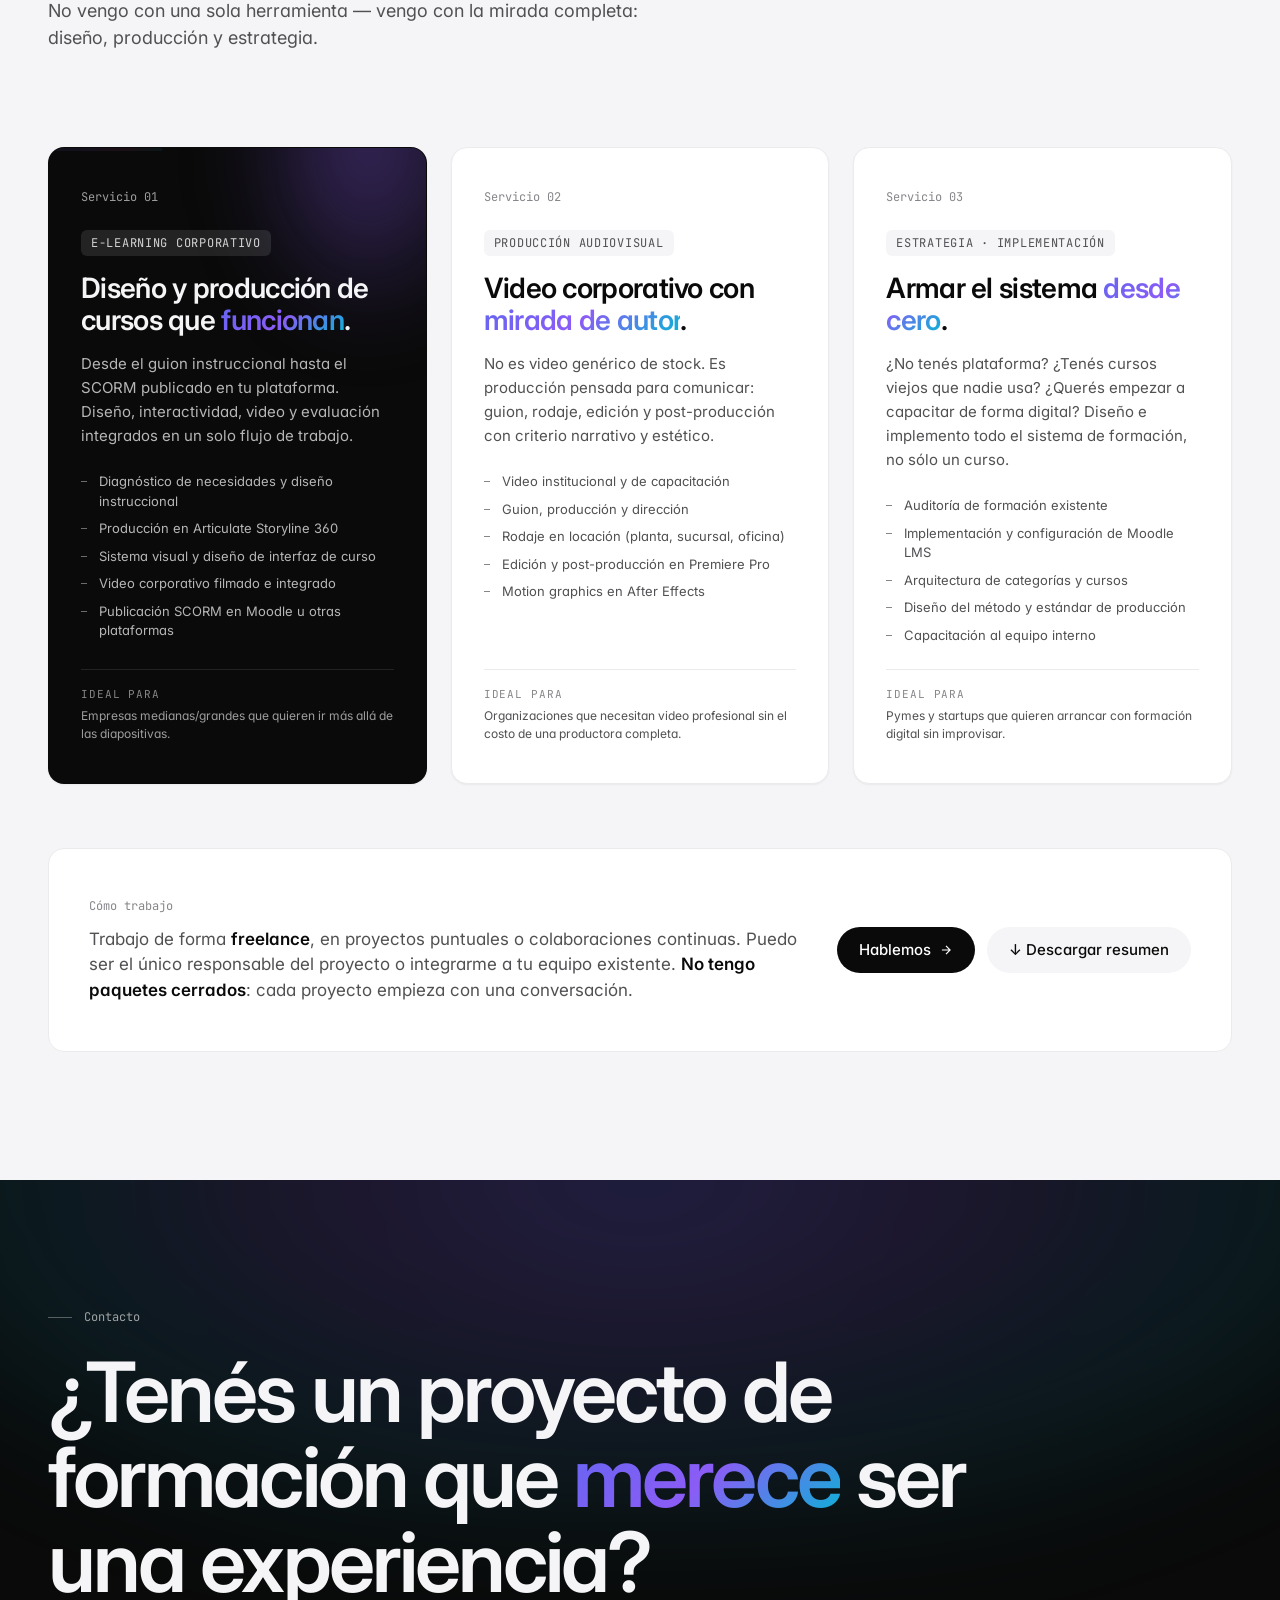
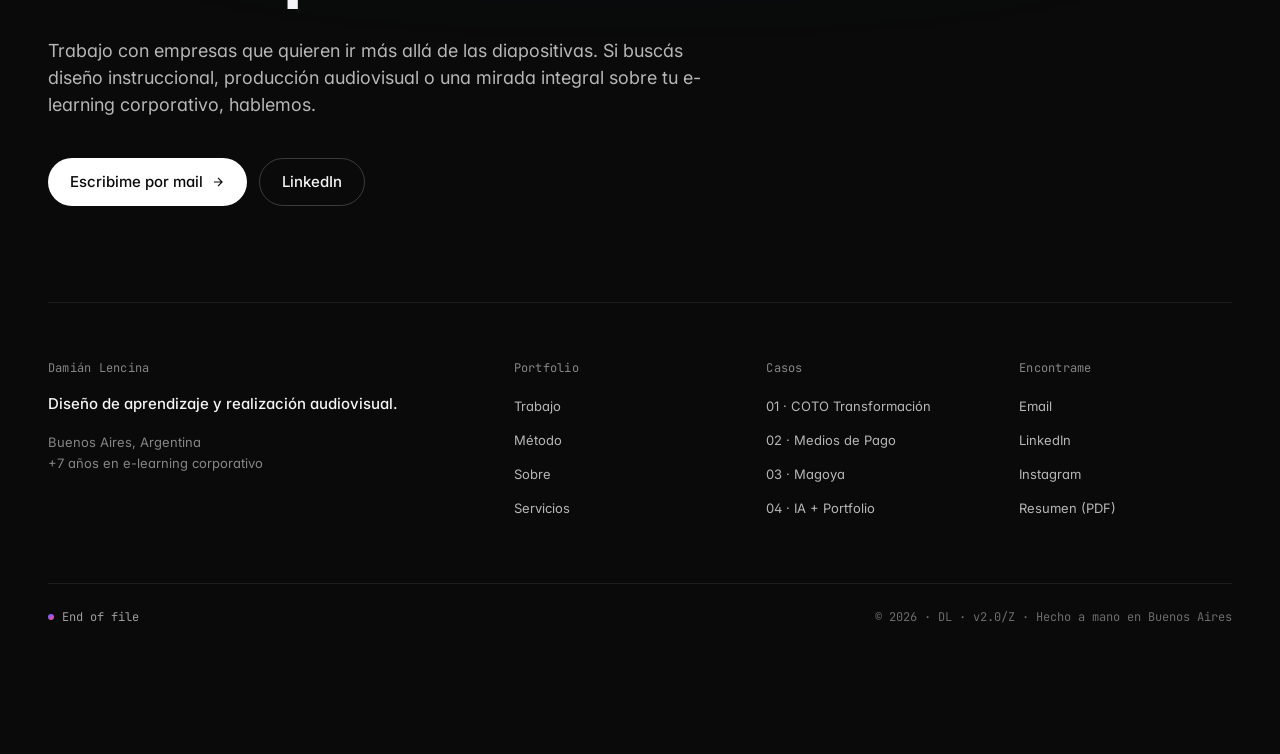
==== commit 4fb9b62e: "Add files via upload" ====
--- a/index.html
+++ b/index.html
@@ -88,6 +88,7 @@
 <link href="https://fonts.googleapis.com/css2?family=Inter:wght@300;400;500;600;700&family=JetBrains+Mono:wght@400;500&display=swap" rel="stylesheet">
 <link rel="preload" as="style" href="style.css">
 <link rel="stylesheet" href="style.css">
+<link rel="preload" as="image" href="img/retrato_avatar.webp" type="image/webp" fetchpriority="high">
 
 </head>
 <body>
@@ -106,8 +107,8 @@
   </ul>
   <div class="nav-end">
     <button class="theme-toggle" id="themeToggle" aria-label="Cambiar tema claro/oscuro" type="button">
-      <svg class="icon-moon" viewBox="0 0 24 24" fill="none" stroke="currentColor" stroke-width="1.8" stroke-linecap="round" stroke-linejoin="round"><path d="M21 12.79A9 9 0 1 1 11.21 3 7 7 0 0 0 21 12.79z"/></svg>
-      <svg class="icon-sun" viewBox="0 0 24 24" fill="none" stroke="currentColor" stroke-width="1.8" stroke-linecap="round" stroke-linejoin="round"><circle cx="12" cy="12" r="4"/><path d="M12 2v2M12 20v2M4.93 4.93l1.41 1.41M17.66 17.66l1.41 1.41M2 12h2M20 12h2M4.93 19.07l1.41-1.41M17.66 6.34l1.41-1.41"/></svg>
+      <svg class="icon-moon" viewBox="0 0 24 24" fill="none" stroke="currentColor" stroke-width="1.8" stroke-linecap="round" stroke-linejoin="round" aria-hidden="true"><path d="M21 12.79A9 9 0 1 1 11.21 3 7 7 0 0 0 21 12.79z"/></svg>
+      <svg class="icon-sun" viewBox="0 0 24 24" fill="none" stroke="currentColor" stroke-width="1.8" stroke-linecap="round" stroke-linejoin="round" aria-hidden="true"><circle cx="12" cy="12" r="4"/><path d="M12 2v2M12 20v2M4.93 4.93l1.41 1.41M17.66 17.66l1.41 1.41M2 12h2M20 12h2M4.93 19.07l1.41-1.41M17.66 6.34l1.41-1.41"/></svg>
     </button>
     <button class="nav-hamburger" id="navHamburger" aria-label="Abrir menú" aria-expanded="false">
       <span></span><span></span><span></span>
@@ -151,7 +152,7 @@
         <div class="hero-actions">
           <a href="#trabajo" class="btn btn-primary">
             Ver el trabajo
-            <svg class="btn-arrow" width="14" height="14" viewBox="0 0 24 24" fill="none" stroke="currentColor" stroke-width="2"><path d="M5 12h14M12 5l7 7-7 7"/></svg>
+            <svg class="btn-arrow" width="14" height="14" viewBox="0 0 24 24" fill="none" stroke="currentColor" stroke-width="2" aria-hidden="true"><path d="M5 12h14M12 5l7 7-7 7"/></svg>
           </a>
           <a href="#contacto" class="btn btn-ghost">Contactar</a>
         </div>
@@ -160,10 +161,10 @@
       <!-- Video card a la derecha -->
       <aside class="hero-video">
         <button class="hero-video-card" id="avatarPlayer" aria-label="Reproducir video de presentación">
-          <picture><source srcset="img/retrato_avatar.webp" type="image/webp"><img alt="Damián Lencina" loading="eager" fetchpriority="high" class="hero-video-img" src="img/retrato_avatar.jpg"></picture>
+          <picture><source srcset="img/retrato_avatar.webp" type="image/webp"><img alt="Damián Lencina" loading="eager" fetchpriority="high" class="hero-video-img" src="img/retrato_avatar.jpg" width="500" height="500"></picture>
           <span class="hero-video-overlay" aria-hidden="true"></span>
           <span class="hero-video-play" aria-hidden="true">
-            <svg viewBox="0 0 24 24"><polygon points="6 4 20 12 6 20 6 4"/></svg>
+            <svg viewBox="0 0 24 24" aria-hidden="true"><polygon points="6 4 20 12 6 20 6 4"/></svg>
           </span>
           <span class="hero-video-meta">
             <span class="hero-video-tag">▶ Presentación · 90 seg</span>
@@ -220,7 +221,7 @@
   <div class="work-wrap">
 
     <!-- Featured case -->
-    <a href="caso_transformacion.html" class="featured-case reveal">
+    <a href="caso_transformacion.html" class="featured-case reveal" aria-label="Ver caso COTO — 7 años transformando el e-learning">
       <div class="featured-case-header">
         <span class="featured-case-num">01 / Featured</span>
         <span class="featured-case-tag">COTO CICSA · 2019 → Hoy</span>
@@ -231,7 +232,7 @@
           <p>De junior a responsable del área. <strong>Cuando llegué a COTO no había sistema</strong>: cada curso era una pieza aparte, sin identidad visual, sin estrategia. Hoy hay una plataforma Moodle institucional, un método replicable y una arquitectura que alcanza a casi veinte mil colaboradores.</p>
           <span class="featured-case-link">
             Ver caso completo
-            <svg width="14" height="14" viewBox="0 0 24 24" fill="none" stroke="currentColor" stroke-width="2"><path d="M5 12h14M12 5l7 7-7 7"/></svg>
+            <svg width="14" height="14" viewBox="0 0 24 24" fill="none" stroke="currentColor" stroke-width="2" aria-hidden="true"><path d="M5 12h14M12 5l7 7-7 7"/></svg>
           </span>
         </div>
         <div class="featured-case-stats">
@@ -258,9 +259,31 @@
     <!-- Grid 3 cards -->
     <div class="work-grid reveal-stagger">
 
-      <a href="caso_coto.html" class="work-item">
-        <div class="work-thumb">
-          <picture><source srcset="img/mp_slide_01_portada.webp" type="image/webp"><img loading="lazy" alt="Curso Medios de Pago — portada" src="img/mp_slide_01_portada.jpg"></picture>
+      <a href="caso_coto.html" class="work-item" aria-label="Ver caso COTO — Medios de Pago">
+        <div class="work-thumb work-thumb--coto">
+          <div class="coto-thumb-inner">
+            <div class="coto-thumb-window">
+              <div class="coto-thumb-titlebar">
+                <span class="coto-thumb-dot"></span>
+                <span class="coto-thumb-dot"></span>
+                <span class="coto-thumb-dot"></span>
+                <span class="coto-thumb-bar-label">storyline · medios_de_pago.story</span>
+              </div>
+              <div class="coto-thumb-slide">
+                <div class="coto-thumb-tag">Caso 02 · COTO · e-learning</div>
+                <div class="coto-thumb-title">Medios de<br>Pago</div>
+                <div class="coto-thumb-steps">
+                  <div class="coto-thumb-step active">01<br>Diseño</div>
+                  <div class="coto-thumb-step">02<br>Visual</div>
+                  <div class="coto-thumb-step">03<br>Video</div>
+                  <div class="coto-thumb-step">04<br>Eval.</div>
+                </div>
+                <div class="coto-thumb-progress-wrap">
+                  <div class="coto-thumb-progress-bar"></div>
+                </div>
+              </div>
+            </div>
+          </div>
         </div>
         <div class="work-body">
           <div class="work-byline">Caso 02 · COTO · Medios de Pago</div>
@@ -268,12 +291,12 @@
           <p class="work-desc">El método de cuatro etapas en un caso completo: diseño instruccional, sistema visual, video filmado en planta y evaluación final.</p>
           <span class="work-link">
             Ver caso
-            <svg width="12" height="12" viewBox="0 0 24 24" fill="none" stroke="currentColor" stroke-width="2"><path d="M5 12h14M12 5l7 7-7 7"/></svg>
+            <svg width="12" height="12" viewBox="0 0 24 24" fill="none" stroke="currentColor" stroke-width="2" aria-hidden="true"><path d="M5 12h14M12 5l7 7-7 7"/></svg>
           </span>
         </div>
       </a>
 
-      <a href="caso_magoya.html" class="work-item">
+      <a href="caso_magoya.html" class="work-item" aria-label="Ver caso Magoya Cine — multimedio editorial">
         <div class="work-thumb work-thumb--magoya">
           <div class="magoya-thumb-inner">
             <div class="magoya-thumb-grain"></div>
@@ -296,12 +319,12 @@
           <p class="work-desc">Sitio editorial, canal de YouTube e Instagram. Críticas, festivales y producción audiovisual propia.</p>
           <span class="work-link">
             Ver caso
-            <svg width="12" height="12" viewBox="0 0 24 24" fill="none" stroke="currentColor" stroke-width="2"><path d="M5 12h14M12 5l7 7-7 7"/></svg>
+            <svg width="12" height="12" viewBox="0 0 24 24" fill="none" stroke="currentColor" stroke-width="2" aria-hidden="true"><path d="M5 12h14M12 5l7 7-7 7"/></svg>
           </span>
         </div>
       </a>
 
-      <a href="caso_ia.html" class="work-item work-item--ia">
+      <a href="caso_ia.html" class="work-item work-item--ia" aria-label="Ver caso Aprender a crear con IA">
         <div class="work-thumb">
           <div class="ia-thumb-grid"></div>
           <div class="ia-thumb-inner">
@@ -316,7 +339,7 @@
           <p class="work-desc">El antes era un mensaje de texto. El después es este portfolio. El proceso de construirlo es la demostración.</p>
           <span class="work-link">
             Ver caso
-            <svg width="12" height="12" viewBox="0 0 24 24" fill="none" stroke="currentColor" stroke-width="2"><path d="M5 12h14M12 5l7 7-7 7"/></svg>
+            <svg width="12" height="12" viewBox="0 0 24 24" fill="none" stroke="currentColor" stroke-width="2" aria-hidden="true"><path d="M5 12h14M12 5l7 7-7 7"/></svg>
           </span>
         </div>
       </a>
@@ -367,7 +390,7 @@
 
   <div class="about-grid reveal">
     <div class="about-portrait">
-      <picture><source srcset="img/retrato.webp" type="image/webp"><img loading="lazy" alt="Damián Lencina" src="img/retrato.jpg"></picture>
+      <picture><source srcset="img/retrato.webp" type="image/webp"><img loading="lazy" alt="Damián Lencina" src="img/retrato.jpg" width="593" height="741"></picture>
     </div>
     <div class="about-content">
       <div class="about-text">
@@ -476,7 +499,7 @@
     <div class="servicios-nota-actions">
       <a href="#contacto" class="btn btn-primary">
         Hablemos
-        <svg class="btn-arrow" width="14" height="14" viewBox="0 0 24 24" fill="none" stroke="currentColor" stroke-width="2"><path d="M5 12h14M12 5l7 7-7 7"/></svg>
+        <svg class="btn-arrow" width="14" height="14" viewBox="0 0 24 24" fill="none" stroke="currentColor" stroke-width="2" aria-hidden="true"><path d="M5 12h14M12 5l7 7-7 7"/></svg>
       </a>
       <a href="Damian_Lencina_Resumen.pdf" download class="btn btn-secondary">↓ Descargar resumen</a>
     </div>
@@ -493,7 +516,7 @@
       <div class="contact-actions">
         <a href="mailto:dami.lencina21@gmail.com" class="btn btn-light">
           Escribime por mail
-          <svg class="btn-arrow" width="14" height="14" viewBox="0 0 24 24" fill="none" stroke="currentColor" stroke-width="2"><path d="M5 12h14M12 5l7 7-7 7"/></svg>
+          <svg class="btn-arrow" width="14" height="14" viewBox="0 0 24 24" fill="none" stroke="currentColor" stroke-width="2" aria-hidden="true"><path d="M5 12h14M12 5l7 7-7 7"/></svg>
         </a>
         <a href="https://www.linkedin.com/in/damian-ezequiel-lencina/" target="_blank" rel="noopener" class="btn btn-dark-ghost">LinkedIn</a>
       </div>
--- a/style.css
+++ b/style.css
@@ -65,10 +65,10 @@
   --radius-l: 16px;
   --radius-full: 999px;
 
-  --shadow-s: 0 1px 2px rgba(10,10,10,0.04);
-  --shadow-m: 0 4px 16px rgba(10,10,10,0.06);
-  --shadow-l: 0 12px 40px rgba(10,10,10,0.08);
-  --shadow-aurora: 0 8px 32px rgba(99,102,241,0.12);
+  --shadow-s: 0 1px 2px rgba(10,10,10,0.05);
+  --shadow-m: 0 8px 24px rgba(10,10,10,0.08), 0 2px 6px rgba(10,10,10,0.04);
+  --shadow-l: 0 20px 56px rgba(10,10,10,0.12), 0 4px 12px rgba(10,10,10,0.06);
+  --shadow-aurora: 0 14px 48px rgba(99,102,241,0.22), 0 4px 16px rgba(236,72,153,0.10);
 
   /* Nav bg para transparencia con blur */
   --nav-bg: rgba(255,255,255,0.72);
@@ -109,9 +109,10 @@
   --ink-line-soft: #1d1d20;
   --ink-invert:    #0a0a0a;
 
-  --shadow-s: 0 1px 2px rgba(0,0,0,0.4);
-  --shadow-m: 0 4px 16px rgba(0,0,0,0.4);
-  --shadow-l: 0 12px 40px rgba(0,0,0,0.5);
+  --shadow-s: 0 1px 2px rgba(0,0,0,0.5);
+  --shadow-m: 0 8px 24px rgba(0,0,0,0.5), 0 2px 6px rgba(0,0,0,0.35);
+  --shadow-l: 0 20px 56px rgba(0,0,0,0.6), 0 4px 12px rgba(0,0,0,0.4);
+  --shadow-aurora: 0 14px 48px rgba(139,92,246,0.32), 0 4px 16px rgba(6,182,212,0.18);
 
   --nav-bg: rgba(10,10,10,0.72);
 }
@@ -695,18 +696,36 @@
   gap: var(--gap-2xl);
 }
 .featured-case {
+  position: relative;
   display: block;
   background: var(--bg-card);
   border: 1px solid var(--ink-line-soft);
   border-radius: var(--radius-l);
   overflow: hidden;
+  box-shadow: var(--shadow-m);
   transition: border-color 0.4s var(--ease-out), transform 0.4s var(--ease-out), box-shadow 0.4s var(--ease-out);
 }
+.featured-case::before {
+  content: '';
+  position: absolute;
+  inset: 0;
+  border-radius: var(--radius-l);
+  padding: 1px;
+  background: var(--aurora-grad);
+  -webkit-mask: linear-gradient(#fff 0 0) content-box, linear-gradient(#fff 0 0);
+  -webkit-mask-composite: xor;
+          mask-composite: exclude;
+  opacity: 0;
+  transition: opacity 0.4s var(--ease-out);
+  pointer-events: none;
+  z-index: 3;
+}
 .featured-case:hover {
-  border-color: var(--ink-line);
-  transform: translateY(-4px);
-  box-shadow: var(--shadow-l);
-}
+  border-color: transparent;
+  transform: translateY(-6px);
+  box-shadow: var(--shadow-l), var(--shadow-aurora);
+}
+.featured-case:hover::before { opacity: 1; }
 .featured-case-header {
   display: flex;
   align-items: center;
@@ -779,14 +798,29 @@
   border-radius: var(--radius-m);
   overflow: hidden;
   border: 1px solid var(--ink-line-soft);
-}
+  position: relative;
+}
+.featured-case-stats::after {
+  content: '';
+  position: absolute;
+  inset: 0;
+  background: var(--aurora-grad-soft);
+  opacity: 0;
+  pointer-events: none;
+  transition: opacity 0.4s var(--ease-out);
+}
+.featured-case:hover .featured-case-stats::after { opacity: 1; }
 .stat-box {
   background: var(--bg-tint);
   padding: 24px 20px;
   display: flex;
   flex-direction: column;
   gap: 4px;
-}
+  position: relative;
+  z-index: 1;
+  transition: background 0.3s var(--ease-out);
+}
+.featured-case:hover .stat-box { background: var(--bg-card); }
 .stat-label {
   font-family: var(--type-mono);
   font-size: var(--t-tag);
@@ -815,18 +849,37 @@
   gap: 24px;
 }
 .work-item {
+  position: relative;
   display: flex;
   flex-direction: column;
   background: var(--bg-card);
   border: 1px solid var(--ink-line-soft);
   border-radius: var(--radius-l);
   overflow: hidden;
-  transition: border-color 0.3s var(--ease-out), transform 0.3s var(--ease-out), box-shadow 0.3s var(--ease-out);
+  box-shadow: var(--shadow-s);
+  transition: border-color 0.35s var(--ease-out), transform 0.35s var(--ease-out), box-shadow 0.35s var(--ease-out);
+}
+.work-item::before {
+  content: '';
+  position: absolute;
+  top: 0; left: 0; right: 0;
+  height: 3px;
+  background: var(--aurora-grad);
+  opacity: 0;
+  transform: scaleX(0.3);
+  transform-origin: left;
+  transition: opacity 0.35s var(--ease-out), transform 0.5s var(--ease-out);
+  z-index: 4;
+  pointer-events: none;
 }
 .work-item:hover {
-  border-color: var(--ink-line);
-  transform: translateY(-4px);
-  box-shadow: var(--shadow-m);
+  border-color: transparent;
+  transform: translateY(-8px);
+  box-shadow: var(--shadow-l), var(--shadow-aurora);
+}
+.work-item:hover::before {
+  opacity: 1;
+  transform: scaleX(1);
 }
 .work-thumb {
   aspect-ratio: 16/10;
@@ -884,6 +937,120 @@
   transition: gap 0.2s var(--ease-out);
 }
 .work-item:hover .work-link { gap: 8px; }
+
+/* === Caso Coto — mockup de curso e-learning === */
+.work-thumb--coto {
+  background: #07080f;
+  display: flex;
+  align-items: center;
+  justify-content: center;
+  position: relative;
+  overflow: hidden;
+}
+.work-thumb--coto::before {
+  content: '';
+  position: absolute;
+  inset: -30%;
+  background: radial-gradient(ellipse at 30% 40%, rgba(99,102,241,0.30) 0%, transparent 55%),
+              radial-gradient(ellipse at 80% 70%, rgba(6,182,212,0.15) 0%, transparent 50%);
+  pointer-events: none;
+}
+.coto-thumb-inner {
+  position: relative;
+  z-index: 2;
+  width: calc(100% - 40px);
+  padding: 0 4px;
+}
+/* Ventana de aplicación / slide */
+.coto-thumb-window {
+  background: rgba(255,255,255,0.04);
+  border: 1px solid rgba(255,255,255,0.10);
+  border-radius: 8px;
+  overflow: hidden;
+}
+.coto-thumb-titlebar {
+  display: flex;
+  align-items: center;
+  gap: 6px;
+  padding: 8px 12px;
+  border-bottom: 1px solid rgba(255,255,255,0.07);
+}
+.coto-thumb-dot {
+  width: 7px; height: 7px;
+  border-radius: 50%;
+}
+.coto-thumb-dot:nth-child(1) { background: rgba(255,90,90,0.7); }
+.coto-thumb-dot:nth-child(2) { background: rgba(255,190,50,0.6); }
+.coto-thumb-dot:nth-child(3) { background: rgba(70,210,90,0.6); }
+.coto-thumb-bar-label {
+  font-family: var(--type-mono);
+  font-size: 9px;
+  color: rgba(255,255,255,0.25);
+  letter-spacing: 0.04em;
+  margin-left: auto;
+}
+.coto-thumb-slide {
+  padding: 16px 16px 12px;
+}
+.coto-thumb-tag {
+  font-family: var(--type-mono);
+  font-size: 9px;
+  letter-spacing: 0.06em;
+  text-transform: uppercase;
+  color: rgba(99,102,241,0.9);
+  margin-bottom: 8px;
+}
+.coto-thumb-title {
+  font-size: clamp(15px, 1.8vw, 20px);
+  font-weight: 600;
+  letter-spacing: -0.025em;
+  line-height: 1.2;
+  color: rgba(255,255,255,0.92);
+  margin-bottom: 12px;
+}
+/* Pasos del método */
+.coto-thumb-steps {
+  display: grid;
+  grid-template-columns: repeat(4, 1fr);
+  gap: 4px;
+  margin-bottom: 12px;
+}
+.coto-thumb-step {
+  background: rgba(255,255,255,0.05);
+  border-radius: 4px;
+  padding: 5px 4px;
+  text-align: center;
+  font-family: var(--type-mono);
+  font-size: 8px;
+  color: rgba(255,255,255,0.4);
+  letter-spacing: 0.02em;
+  line-height: 1.3;
+  border: 1px solid rgba(255,255,255,0.06);
+  transition: background 0.2s;
+}
+.coto-thumb-step.active {
+  background: rgba(99,102,241,0.18);
+  border-color: rgba(99,102,241,0.40);
+  color: rgba(180,182,255,0.9);
+}
+/* Barra de progreso */
+.coto-thumb-progress-wrap {
+  height: 3px;
+  background: rgba(255,255,255,0.08);
+  border-radius: 99px;
+  overflow: hidden;
+}
+.coto-thumb-progress-bar {
+  height: 100%;
+  width: 25%;
+  background: linear-gradient(90deg, #6366f1, #8b5cf6);
+  border-radius: 99px;
+  transition: width 0.6s var(--ease-out);
+}
+.work-item:hover .coto-thumb-progress-bar { width: 50%; }
+.work-item:hover .coto-thumb-step:nth-child(1) { background: rgba(99,102,241,0.10); border-color: rgba(99,102,241,0.20); color: rgba(180,182,255,0.6); }
+.work-item:hover .coto-thumb-step:nth-child(2) { background: rgba(99,102,241,0.18); border-color: rgba(99,102,241,0.40); color: rgba(180,182,255,0.9); }
+
 /* === Caso IA — card diseñada con grid pattern + cursor === */
 .work-item--ia .work-thumb {
   background: #0a0a14;
@@ -1048,6 +1215,21 @@
 }
 
 /* ============================ MÉTODO ============================ */
+#trabajo { background: var(--bg-soft); position: relative; }
+#trabajo::before {
+  content: '';
+  position: absolute;
+  top: 0; left: 50%;
+  width: 60%; height: 380px;
+  transform: translateX(-50%);
+  background: radial-gradient(ellipse at center, rgba(99,102,241,0.06) 0%, transparent 70%);
+  pointer-events: none;
+  z-index: 0;
+}
+:root[data-theme="dark"] #trabajo::before {
+  background: radial-gradient(ellipse at center, rgba(139,92,246,0.10) 0%, transparent 70%);
+}
+#trabajo > * { position: relative; z-index: 1; }
 .method-section { background: var(--bg-tint); position: relative; }
 .method-grid {
   max-width: var(--content-width);
@@ -1182,14 +1364,32 @@
   padding: 40px 32px;
   display: flex;
   flex-direction: column;
-  transition: border-color 0.3s, transform 0.3s var(--ease-out), box-shadow 0.3s;
+  box-shadow: var(--shadow-s);
+  transition: border-color 0.35s var(--ease-out), transform 0.35s var(--ease-out), box-shadow 0.35s var(--ease-out);
   position: relative;
   overflow: hidden;
 }
+.servicio-card::before {
+  content: '';
+  position: absolute;
+  top: 0; left: 0; right: 0;
+  height: 3px;
+  background: var(--aurora-grad);
+  opacity: 0;
+  transform: scaleX(0.3);
+  transform-origin: left;
+  transition: opacity 0.35s var(--ease-out), transform 0.5s var(--ease-out);
+  z-index: 2;
+  pointer-events: none;
+}
 .servicio-card:hover {
-  border-color: var(--ink-line);
-  transform: translateY(-4px);
-  box-shadow: var(--shadow-m);
+  border-color: transparent;
+  transform: translateY(-8px);
+  box-shadow: var(--shadow-l), var(--shadow-aurora);
+}
+.servicio-card:not(.servicio-card--primary):hover::before {
+  opacity: 1;
+  transform: scaleX(1);
 }
 .servicio-card--primary {
   background: var(--bg-dark);
--- a/style.css
+++ b/style.css
@@ -65,10 +65,10 @@
   --radius-l: 16px;
   --radius-full: 999px;
 
-  --shadow-s: 0 1px 2px rgba(10,10,10,0.04);
-  --shadow-m: 0 4px 16px rgba(10,10,10,0.06);
-  --shadow-l: 0 12px 40px rgba(10,10,10,0.08);
-  --shadow-aurora: 0 8px 32px rgba(99,102,241,0.12);
+  --shadow-s: 0 1px 2px rgba(10,10,10,0.05);
+  --shadow-m: 0 8px 24px rgba(10,10,10,0.08), 0 2px 6px rgba(10,10,10,0.04);
+  --shadow-l: 0 20px 56px rgba(10,10,10,0.12), 0 4px 12px rgba(10,10,10,0.06);
+  --shadow-aurora: 0 14px 48px rgba(99,102,241,0.22), 0 4px 16px rgba(236,72,153,0.10);
 
   /* Nav bg para transparencia con blur */
   --nav-bg: rgba(255,255,255,0.72);
@@ -109,9 +109,10 @@
   --ink-line-soft: #1d1d20;
   --ink-invert:    #0a0a0a;
 
-  --shadow-s: 0 1px 2px rgba(0,0,0,0.4);
-  --shadow-m: 0 4px 16px rgba(0,0,0,0.4);
-  --shadow-l: 0 12px 40px rgba(0,0,0,0.5);
+  --shadow-s: 0 1px 2px rgba(0,0,0,0.5);
+  --shadow-m: 0 8px 24px rgba(0,0,0,0.5), 0 2px 6px rgba(0,0,0,0.35);
+  --shadow-l: 0 20px 56px rgba(0,0,0,0.6), 0 4px 12px rgba(0,0,0,0.4);
+  --shadow-aurora: 0 14px 48px rgba(139,92,246,0.32), 0 4px 16px rgba(6,182,212,0.18);
 
   --nav-bg: rgba(10,10,10,0.72);
 }
@@ -695,18 +696,36 @@
   gap: var(--gap-2xl);
 }
 .featured-case {
+  position: relative;
   display: block;
   background: var(--bg-card);
   border: 1px solid var(--ink-line-soft);
   border-radius: var(--radius-l);
   overflow: hidden;
+  box-shadow: var(--shadow-m);
   transition: border-color 0.4s var(--ease-out), transform 0.4s var(--ease-out), box-shadow 0.4s var(--ease-out);
 }
+.featured-case::before {
+  content: '';
+  position: absolute;
+  inset: 0;
+  border-radius: var(--radius-l);
+  padding: 1px;
+  background: var(--aurora-grad);
+  -webkit-mask: linear-gradient(#fff 0 0) content-box, linear-gradient(#fff 0 0);
+  -webkit-mask-composite: xor;
+          mask-composite: exclude;
+  opacity: 0;
+  transition: opacity 0.4s var(--ease-out);
+  pointer-events: none;
+  z-index: 3;
+}
 .featured-case:hover {
-  border-color: var(--ink-line);
-  transform: translateY(-4px);
-  box-shadow: var(--shadow-l);
-}
+  border-color: transparent;
+  transform: translateY(-6px);
+  box-shadow: var(--shadow-l), var(--shadow-aurora);
+}
+.featured-case:hover::before { opacity: 1; }
 .featured-case-header {
   display: flex;
   align-items: center;
@@ -779,14 +798,29 @@
   border-radius: var(--radius-m);
   overflow: hidden;
   border: 1px solid var(--ink-line-soft);
-}
+  position: relative;
+}
+.featured-case-stats::after {
+  content: '';
+  position: absolute;
+  inset: 0;
+  background: var(--aurora-grad-soft);
+  opacity: 0;
+  pointer-events: none;
+  transition: opacity 0.4s var(--ease-out);
+}
+.featured-case:hover .featured-case-stats::after { opacity: 1; }
 .stat-box {
   background: var(--bg-tint);
   padding: 24px 20px;
   display: flex;
   flex-direction: column;
   gap: 4px;
-}
+  position: relative;
+  z-index: 1;
+  transition: background 0.3s var(--ease-out);
+}
+.featured-case:hover .stat-box { background: var(--bg-card); }
 .stat-label {
   font-family: var(--type-mono);
   font-size: var(--t-tag);
@@ -815,18 +849,37 @@
   gap: 24px;
 }
 .work-item {
+  position: relative;
   display: flex;
   flex-direction: column;
   background: var(--bg-card);
   border: 1px solid var(--ink-line-soft);
   border-radius: var(--radius-l);
   overflow: hidden;
-  transition: border-color 0.3s var(--ease-out), transform 0.3s var(--ease-out), box-shadow 0.3s var(--ease-out);
+  box-shadow: var(--shadow-s);
+  transition: border-color 0.35s var(--ease-out), transform 0.35s var(--ease-out), box-shadow 0.35s var(--ease-out);
+}
+.work-item::before {
+  content: '';
+  position: absolute;
+  top: 0; left: 0; right: 0;
+  height: 3px;
+  background: var(--aurora-grad);
+  opacity: 0;
+  transform: scaleX(0.3);
+  transform-origin: left;
+  transition: opacity 0.35s var(--ease-out), transform 0.5s var(--ease-out);
+  z-index: 4;
+  pointer-events: none;
 }
 .work-item:hover {
-  border-color: var(--ink-line);
-  transform: translateY(-4px);
-  box-shadow: var(--shadow-m);
+  border-color: transparent;
+  transform: translateY(-8px);
+  box-shadow: var(--shadow-l), var(--shadow-aurora);
+}
+.work-item:hover::before {
+  opacity: 1;
+  transform: scaleX(1);
 }
 .work-thumb {
   aspect-ratio: 16/10;
@@ -884,6 +937,120 @@
   transition: gap 0.2s var(--ease-out);
 }
 .work-item:hover .work-link { gap: 8px; }
+
+/* === Caso Coto — mockup de curso e-learning === */
+.work-thumb--coto {
+  background: #07080f;
+  display: flex;
+  align-items: center;
+  justify-content: center;
+  position: relative;
+  overflow: hidden;
+}
+.work-thumb--coto::before {
+  content: '';
+  position: absolute;
+  inset: -30%;
+  background: radial-gradient(ellipse at 30% 40%, rgba(99,102,241,0.30) 0%, transparent 55%),
+              radial-gradient(ellipse at 80% 70%, rgba(6,182,212,0.15) 0%, transparent 50%);
+  pointer-events: none;
+}
+.coto-thumb-inner {
+  position: relative;
+  z-index: 2;
+  width: calc(100% - 40px);
+  padding: 0 4px;
+}
+/* Ventana de aplicación / slide */
+.coto-thumb-window {
+  background: rgba(255,255,255,0.04);
+  border: 1px solid rgba(255,255,255,0.10);
+  border-radius: 8px;
+  overflow: hidden;
+}
+.coto-thumb-titlebar {
+  display: flex;
+  align-items: center;
+  gap: 6px;
+  padding: 8px 12px;
+  border-bottom: 1px solid rgba(255,255,255,0.07);
+}
+.coto-thumb-dot {
+  width: 7px; height: 7px;
+  border-radius: 50%;
+}
+.coto-thumb-dot:nth-child(1) { background: rgba(255,90,90,0.7); }
+.coto-thumb-dot:nth-child(2) { background: rgba(255,190,50,0.6); }
+.coto-thumb-dot:nth-child(3) { background: rgba(70,210,90,0.6); }
+.coto-thumb-bar-label {
+  font-family: var(--type-mono);
+  font-size: 9px;
+  color: rgba(255,255,255,0.25);
+  letter-spacing: 0.04em;
+  margin-left: auto;
+}
+.coto-thumb-slide {
+  padding: 16px 16px 12px;
+}
+.coto-thumb-tag {
+  font-family: var(--type-mono);
+  font-size: 9px;
+  letter-spacing: 0.06em;
+  text-transform: uppercase;
+  color: rgba(99,102,241,0.9);
+  margin-bottom: 8px;
+}
+.coto-thumb-title {
+  font-size: clamp(15px, 1.8vw, 20px);
+  font-weight: 600;
+  letter-spacing: -0.025em;
+  line-height: 1.2;
+  color: rgba(255,255,255,0.92);
+  margin-bottom: 12px;
+}
+/* Pasos del método */
+.coto-thumb-steps {
+  display: grid;
+  grid-template-columns: repeat(4, 1fr);
+  gap: 4px;
+  margin-bottom: 12px;
+}
+.coto-thumb-step {
+  background: rgba(255,255,255,0.05);
+  border-radius: 4px;
+  padding: 5px 4px;
+  text-align: center;
+  font-family: var(--type-mono);
+  font-size: 8px;
+  color: rgba(255,255,255,0.4);
+  letter-spacing: 0.02em;
+  line-height: 1.3;
+  border: 1px solid rgba(255,255,255,0.06);
+  transition: background 0.2s;
+}
+.coto-thumb-step.active {
+  background: rgba(99,102,241,0.18);
+  border-color: rgba(99,102,241,0.40);
+  color: rgba(180,182,255,0.9);
+}
+/* Barra de progreso */
+.coto-thumb-progress-wrap {
+  height: 3px;
+  background: rgba(255,255,255,0.08);
+  border-radius: 99px;
+  overflow: hidden;
+}
+.coto-thumb-progress-bar {
+  height: 100%;
+  width: 25%;
+  background: linear-gradient(90deg, #6366f1, #8b5cf6);
+  border-radius: 99px;
+  transition: width 0.6s var(--ease-out);
+}
+.work-item:hover .coto-thumb-progress-bar { width: 50%; }
+.work-item:hover .coto-thumb-step:nth-child(1) { background: rgba(99,102,241,0.10); border-color: rgba(99,102,241,0.20); color: rgba(180,182,255,0.6); }
+.work-item:hover .coto-thumb-step:nth-child(2) { background: rgba(99,102,241,0.18); border-color: rgba(99,102,241,0.40); color: rgba(180,182,255,0.9); }
+
 /* === Caso IA — card diseñada con grid pattern + cursor === */
 .work-item--ia .work-thumb {
   background: #0a0a14;
@@ -1048,6 +1215,21 @@
 }
 
 /* ============================ MÉTODO ============================ */
+#trabajo { background: var(--bg-soft); position: relative; }
+#trabajo::before {
+  content: '';
+  position: absolute;
+  top: 0; left: 50%;
+  width: 60%; height: 380px;
+  transform: translateX(-50%);
+  background: radial-gradient(ellipse at center, rgba(99,102,241,0.06) 0%, transparent 70%);
+  pointer-events: none;
+  z-index: 0;
+}
+:root[data-theme="dark"] #trabajo::before {
+  background: radial-gradient(ellipse at center, rgba(139,92,246,0.10) 0%, transparent 70%);
+}
+#trabajo > * { position: relative; z-index: 1; }
 .method-section { background: var(--bg-tint); position: relative; }
 .method-grid {
   max-width: var(--content-width);
@@ -1182,14 +1364,32 @@
   padding: 40px 32px;
   display: flex;
   flex-direction: column;
-  transition: border-color 0.3s, transform 0.3s var(--ease-out), box-shadow 0.3s;
+  box-shadow: var(--shadow-s);
+  transition: border-color 0.35s var(--ease-out), transform 0.35s var(--ease-out), box-shadow 0.35s var(--ease-out);
   position: relative;
   overflow: hidden;
 }
+.servicio-card::before {
+  content: '';
+  position: absolute;
+  top: 0; left: 0; right: 0;
+  height: 3px;
+  background: var(--aurora-grad);
+  opacity: 0;
+  transform: scaleX(0.3);
+  transform-origin: left;
+  transition: opacity 0.35s var(--ease-out), transform 0.5s var(--ease-out);
+  z-index: 2;
+  pointer-events: none;
+}
 .servicio-card:hover {
-  border-color: var(--ink-line);
-  transform: translateY(-4px);
-  box-shadow: var(--shadow-m);
+  border-color: transparent;
+  transform: translateY(-8px);
+  box-shadow: var(--shadow-l), var(--shadow-aurora);
+}
+.servicio-card:not(.servicio-card--primary):hover::before {
+  opacity: 1;
+  transform: scaleX(1);
 }
 .servicio-card--primary {
   background: var(--bg-dark);
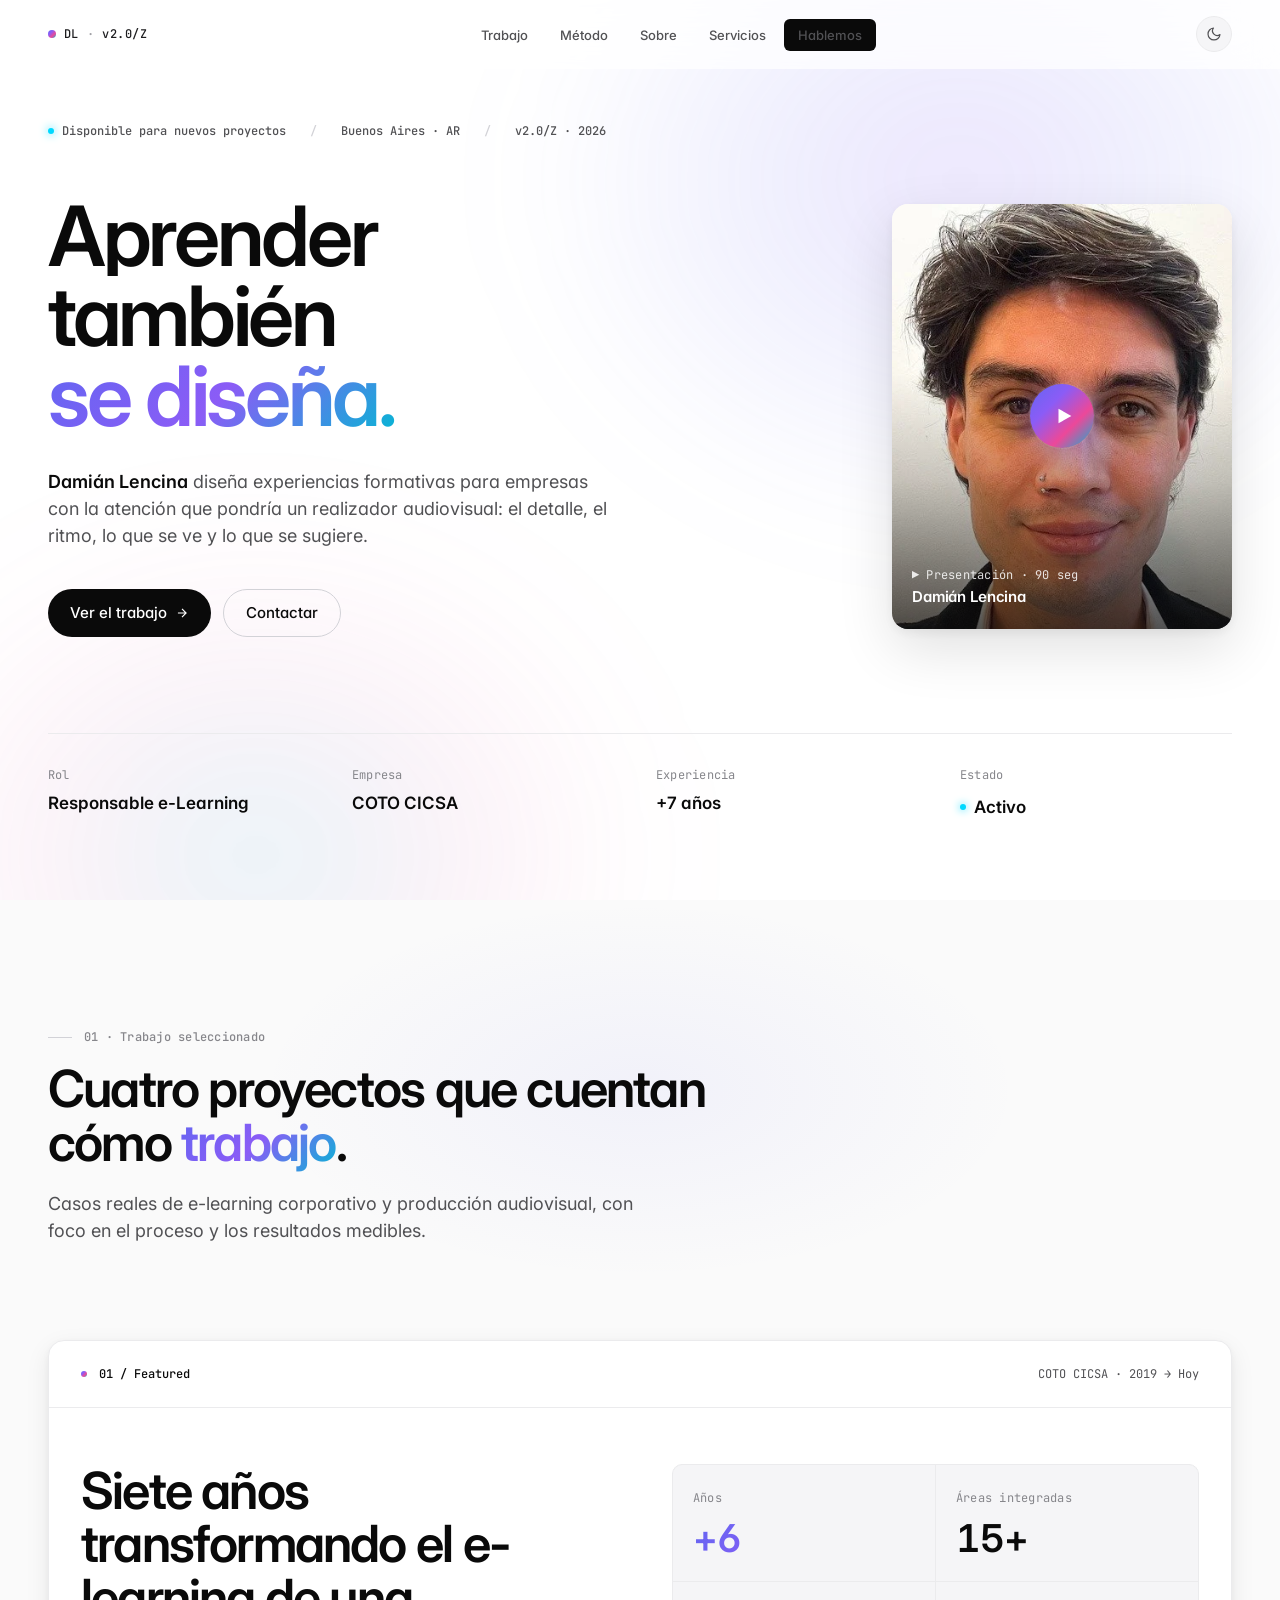
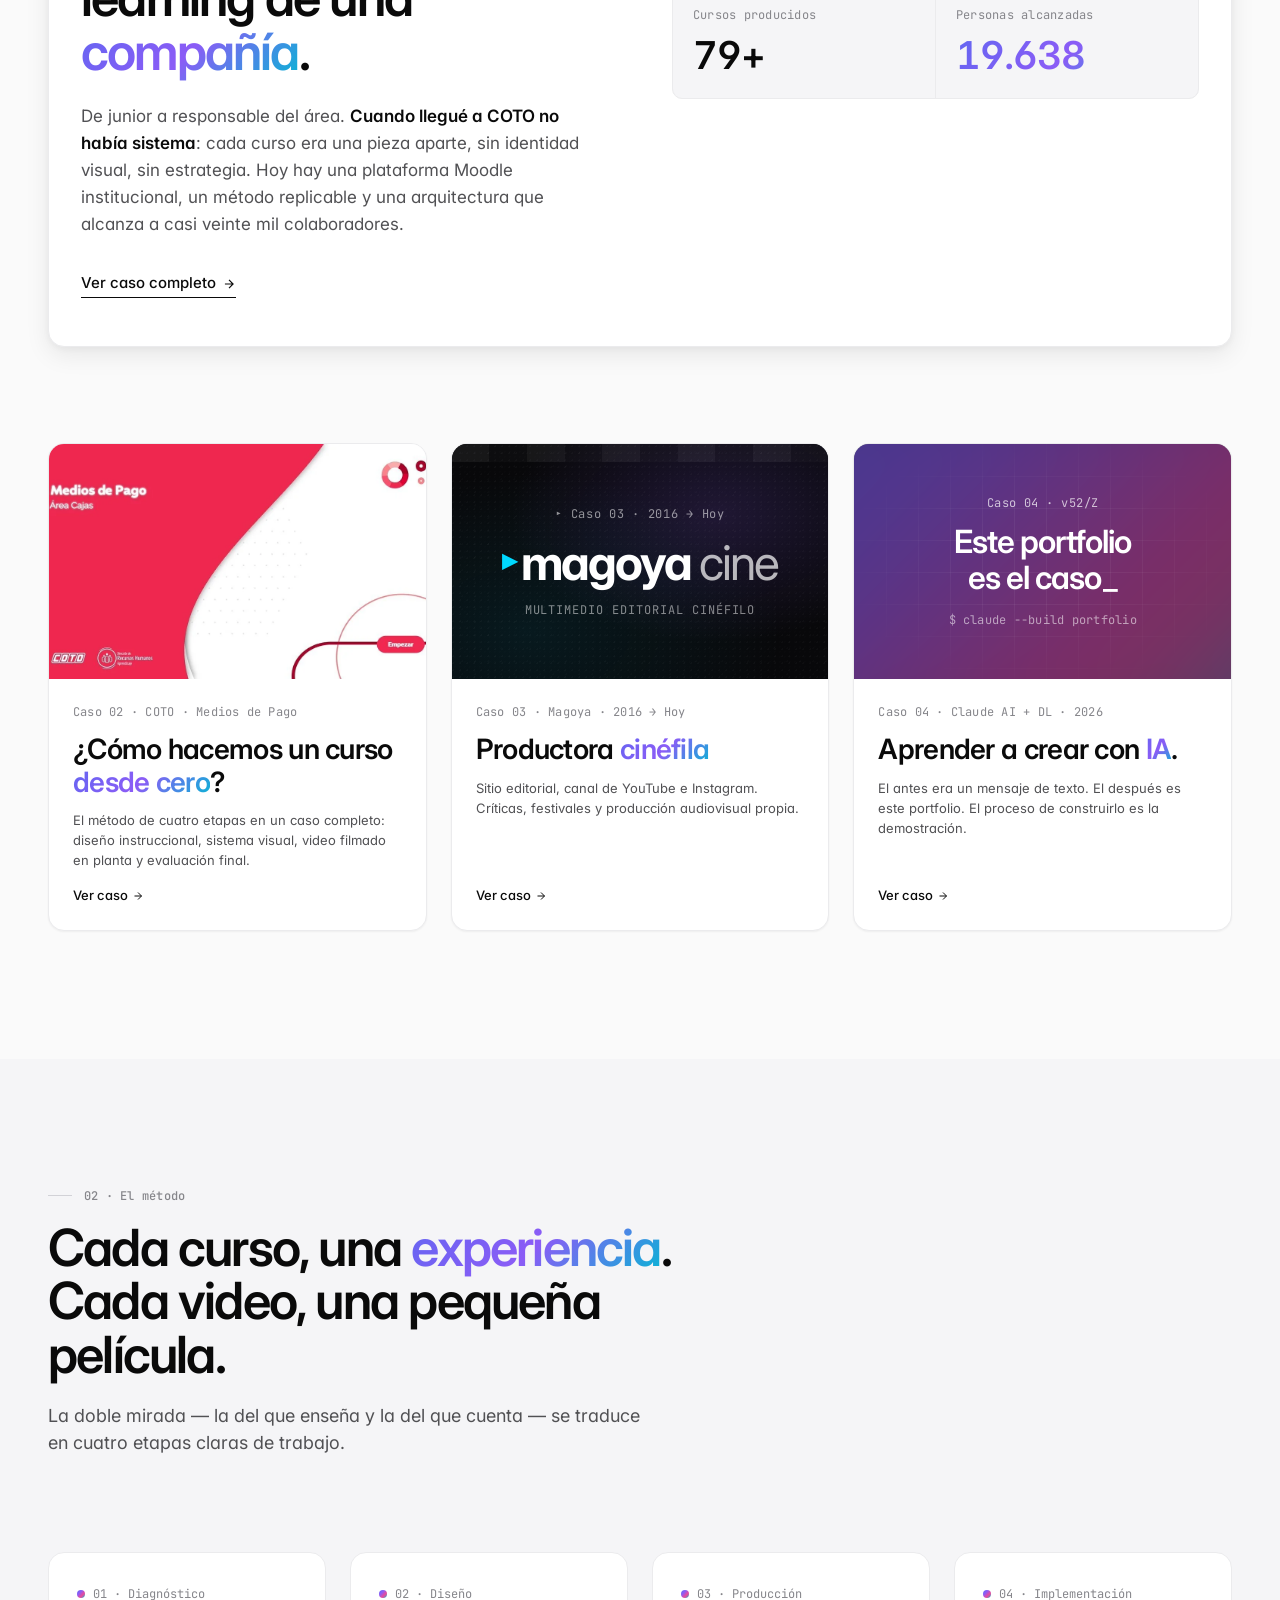
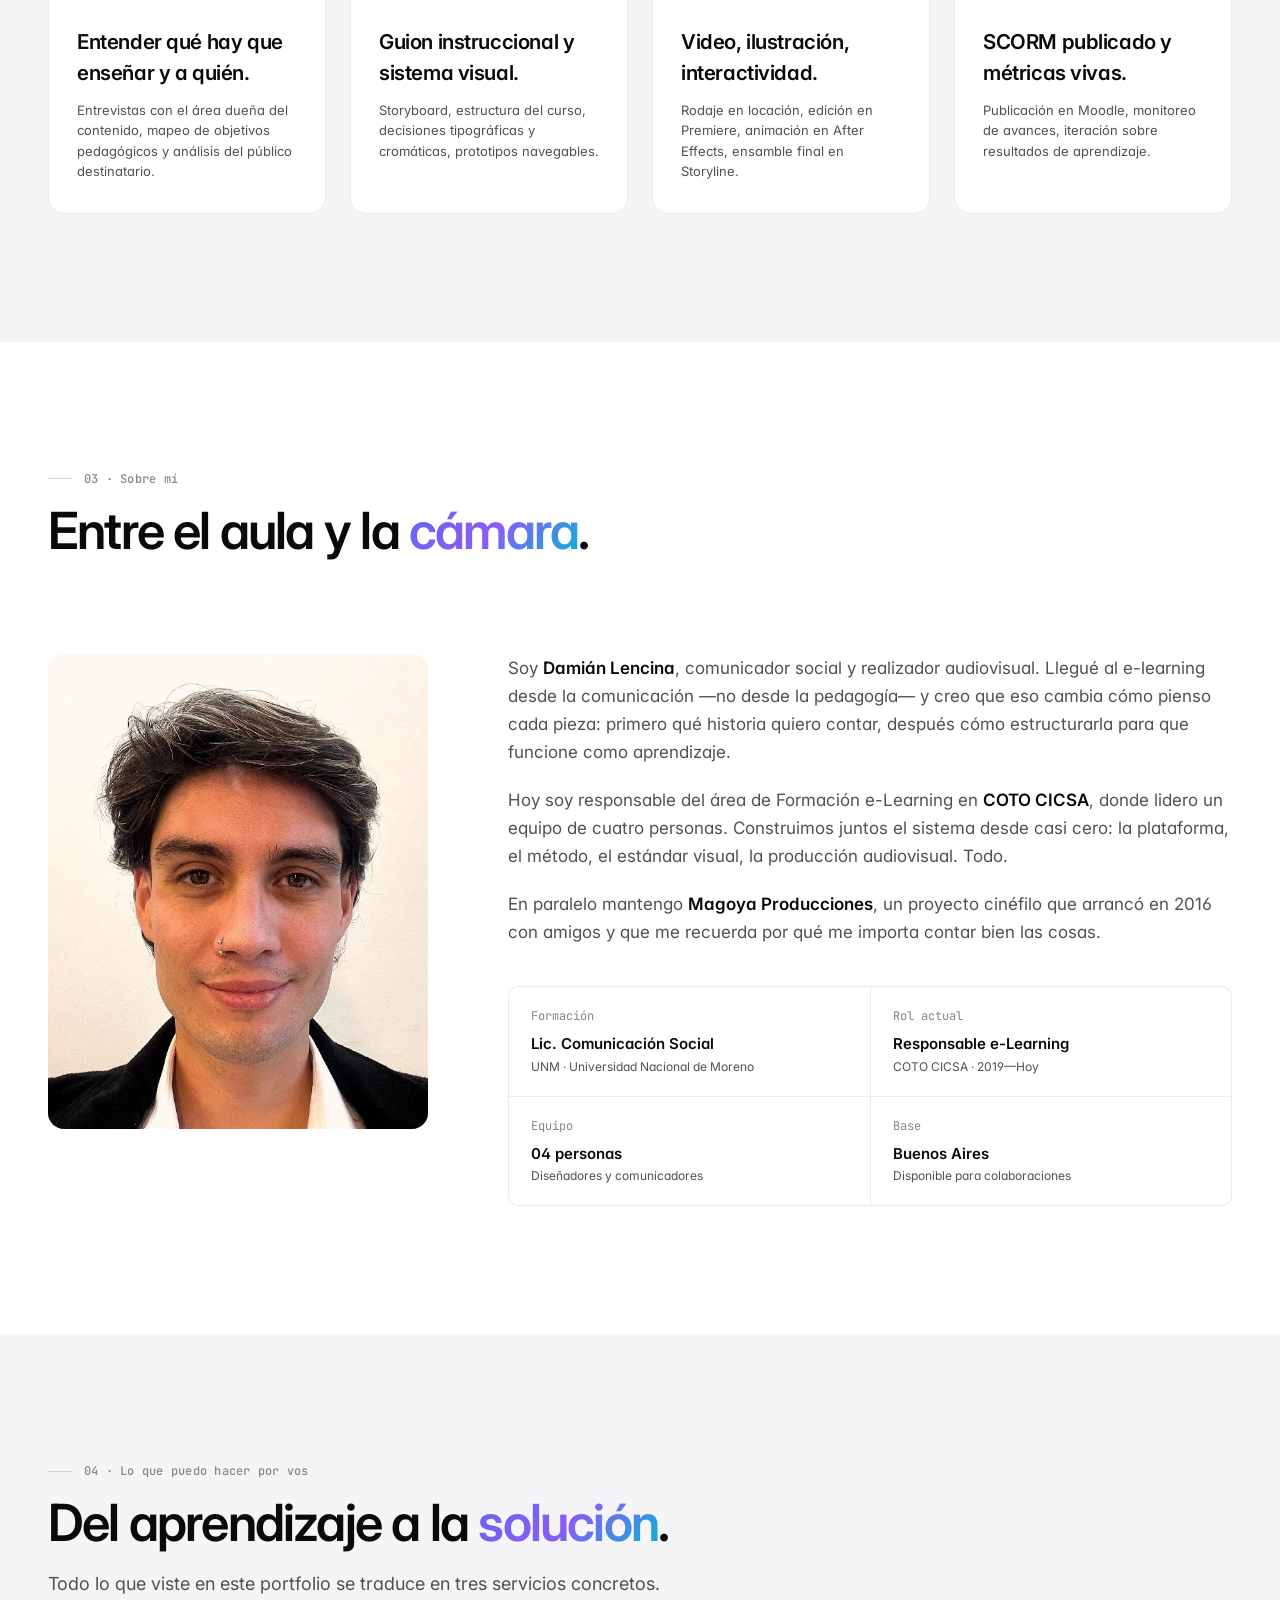
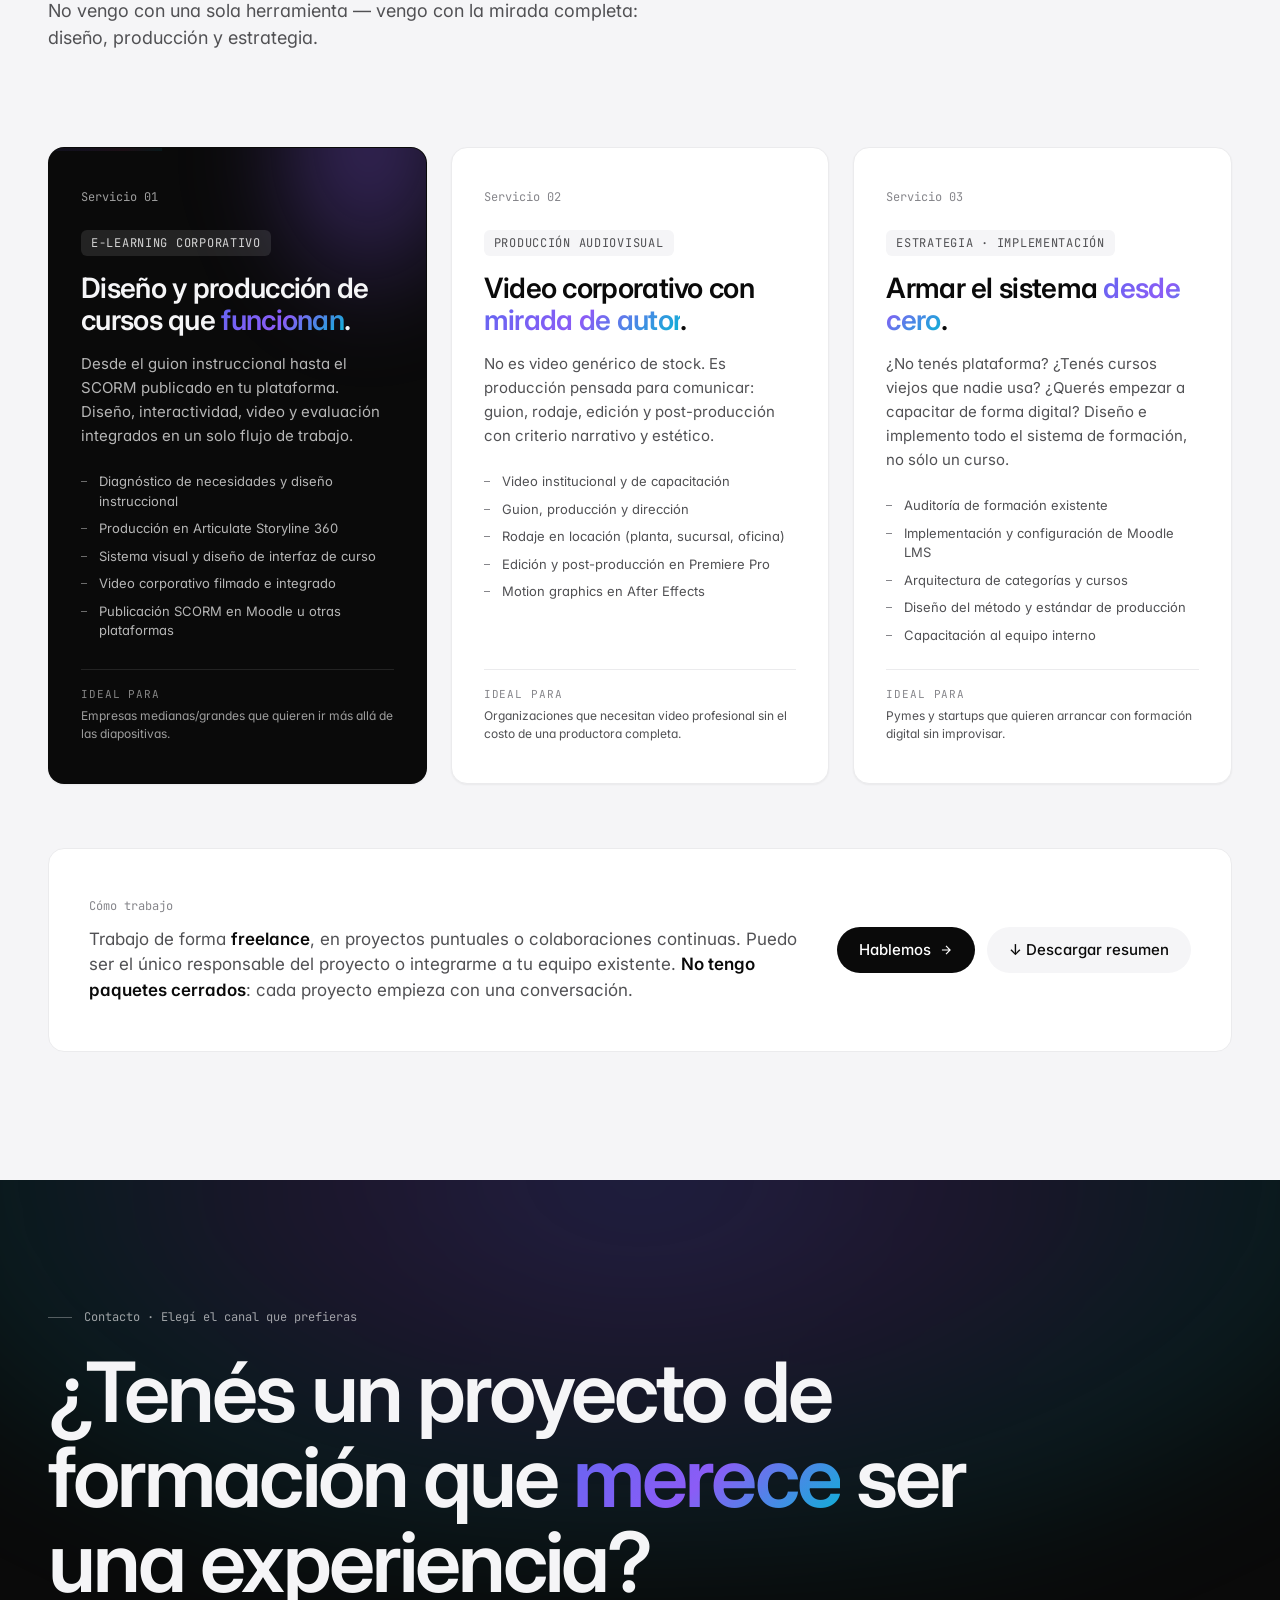
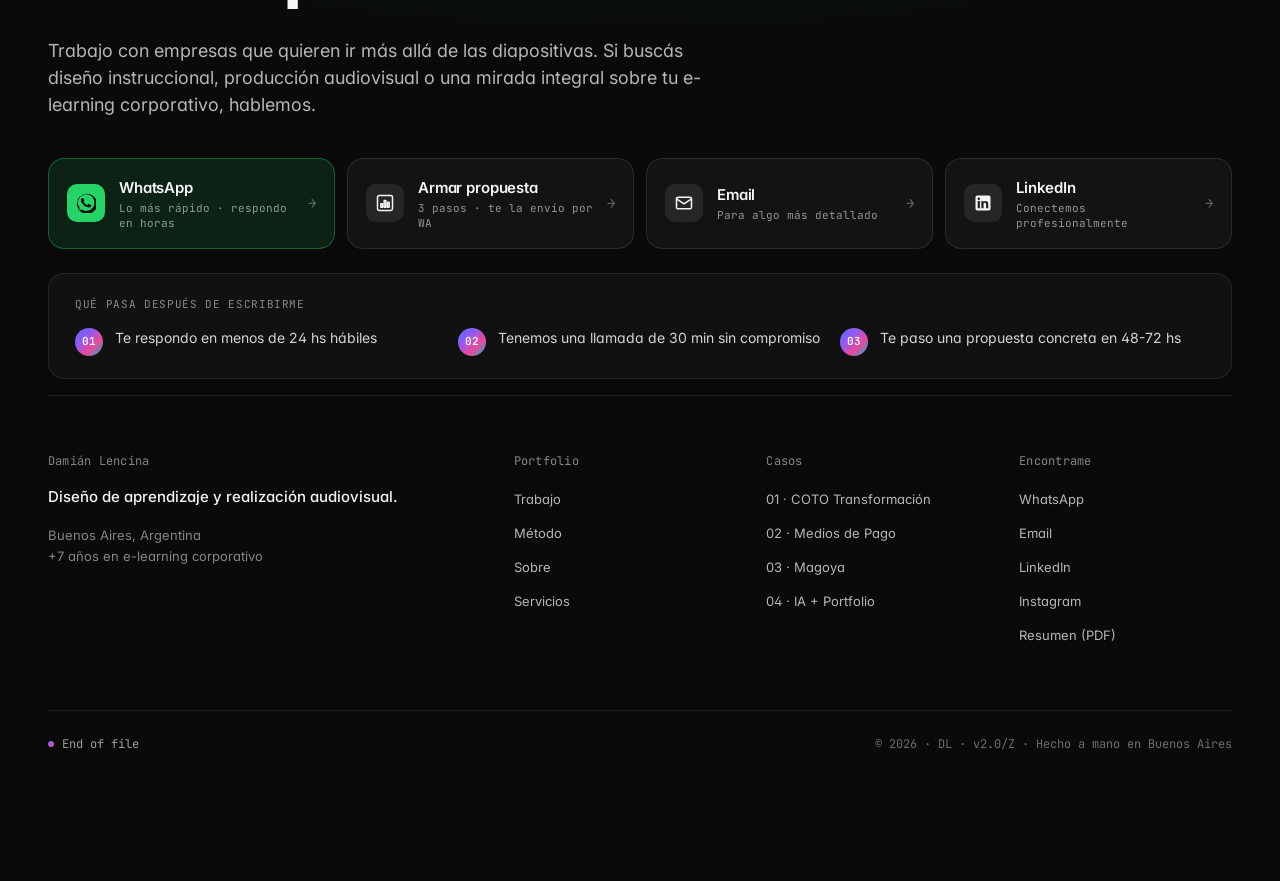
==== commit b3c90cd5: "Add files via upload" ====
--- a/index.html
+++ b/index.html
@@ -88,7 +88,6 @@
 <link href="https://fonts.googleapis.com/css2?family=Inter:wght@300;400;500;600;700&family=JetBrains+Mono:wght@400;500&display=swap" rel="stylesheet">
 <link rel="preload" as="style" href="style.css">
 <link rel="stylesheet" href="style.css">
-<link rel="preload" as="image" href="img/retrato_avatar.webp" type="image/webp" fetchpriority="high">
 
 </head>
 <body>
@@ -97,7 +96,7 @@
 
 <!-- NAV -->
 <nav id="nav">
-  <a href="#" class="nav-mark">DL <span>·</span> v2.0/Z</a>
+  <a href="#main" class="nav-mark">DL <span>·</span> v2.0/Z</a>
   <ul class="nav-links" id="navLinks">
     <li><a href="#trabajo">Trabajo</a></li>
     <li><a href="metodo.html">Método</a></li>
@@ -107,8 +106,8 @@
   </ul>
   <div class="nav-end">
     <button class="theme-toggle" id="themeToggle" aria-label="Cambiar tema claro/oscuro" type="button">
-      <svg class="icon-moon" viewBox="0 0 24 24" fill="none" stroke="currentColor" stroke-width="1.8" stroke-linecap="round" stroke-linejoin="round" aria-hidden="true"><path d="M21 12.79A9 9 0 1 1 11.21 3 7 7 0 0 0 21 12.79z"/></svg>
-      <svg class="icon-sun" viewBox="0 0 24 24" fill="none" stroke="currentColor" stroke-width="1.8" stroke-linecap="round" stroke-linejoin="round" aria-hidden="true"><circle cx="12" cy="12" r="4"/><path d="M12 2v2M12 20v2M4.93 4.93l1.41 1.41M17.66 17.66l1.41 1.41M2 12h2M20 12h2M4.93 19.07l1.41-1.41M17.66 6.34l1.41-1.41"/></svg>
+      <svg class="icon-moon" viewBox="0 0 24 24" fill="none" stroke="currentColor" stroke-width="1.8" stroke-linecap="round" stroke-linejoin="round"><path d="M21 12.79A9 9 0 1 1 11.21 3 7 7 0 0 0 21 12.79z"/></svg>
+      <svg class="icon-sun" viewBox="0 0 24 24" fill="none" stroke="currentColor" stroke-width="1.8" stroke-linecap="round" stroke-linejoin="round"><circle cx="12" cy="12" r="4"/><path d="M12 2v2M12 20v2M4.93 4.93l1.41 1.41M17.66 17.66l1.41 1.41M2 12h2M20 12h2M4.93 19.07l1.41-1.41M17.66 6.34l1.41-1.41"/></svg>
     </button>
     <button class="nav-hamburger" id="navHamburger" aria-label="Abrir menú" aria-expanded="false">
       <span></span><span></span><span></span>
@@ -152,7 +151,7 @@
         <div class="hero-actions">
           <a href="#trabajo" class="btn btn-primary">
             Ver el trabajo
-            <svg class="btn-arrow" width="14" height="14" viewBox="0 0 24 24" fill="none" stroke="currentColor" stroke-width="2" aria-hidden="true"><path d="M5 12h14M12 5l7 7-7 7"/></svg>
+            <svg class="btn-arrow" width="14" height="14" viewBox="0 0 24 24" fill="none" stroke="currentColor" stroke-width="2"><path d="M5 12h14M12 5l7 7-7 7"/></svg>
           </a>
           <a href="#contacto" class="btn btn-ghost">Contactar</a>
         </div>
@@ -161,10 +160,10 @@
       <!-- Video card a la derecha -->
       <aside class="hero-video">
         <button class="hero-video-card" id="avatarPlayer" aria-label="Reproducir video de presentación">
-          <picture><source srcset="img/retrato_avatar.webp" type="image/webp"><img alt="Damián Lencina" loading="eager" fetchpriority="high" class="hero-video-img" src="img/retrato_avatar.jpg" width="500" height="500"></picture>
+          <picture><source srcset="img/retrato_avatar.webp" type="image/webp"><img alt="Damián Lencina" loading="eager" fetchpriority="high" class="hero-video-img" src="img/retrato_avatar.jpg"></picture>
           <span class="hero-video-overlay" aria-hidden="true"></span>
           <span class="hero-video-play" aria-hidden="true">
-            <svg viewBox="0 0 24 24" aria-hidden="true"><polygon points="6 4 20 12 6 20 6 4"/></svg>
+            <svg viewBox="0 0 24 24"><polygon points="6 4 20 12 6 20 6 4"/></svg>
           </span>
           <span class="hero-video-meta">
             <span class="hero-video-tag">▶ Presentación · 90 seg</span>
@@ -221,7 +220,7 @@
   <div class="work-wrap">
 
     <!-- Featured case -->
-    <a href="caso_transformacion.html" class="featured-case reveal" aria-label="Ver caso COTO — 7 años transformando el e-learning">
+    <a href="caso_transformacion.html" class="featured-case reveal">
       <div class="featured-case-header">
         <span class="featured-case-num">01 / Featured</span>
         <span class="featured-case-tag">COTO CICSA · 2019 → Hoy</span>
@@ -232,7 +231,7 @@
           <p>De junior a responsable del área. <strong>Cuando llegué a COTO no había sistema</strong>: cada curso era una pieza aparte, sin identidad visual, sin estrategia. Hoy hay una plataforma Moodle institucional, un método replicable y una arquitectura que alcanza a casi veinte mil colaboradores.</p>
           <span class="featured-case-link">
             Ver caso completo
-            <svg width="14" height="14" viewBox="0 0 24 24" fill="none" stroke="currentColor" stroke-width="2" aria-hidden="true"><path d="M5 12h14M12 5l7 7-7 7"/></svg>
+            <svg width="14" height="14" viewBox="0 0 24 24" fill="none" stroke="currentColor" stroke-width="2"><path d="M5 12h14M12 5l7 7-7 7"/></svg>
           </span>
         </div>
         <div class="featured-case-stats">
@@ -259,31 +258,9 @@
     <!-- Grid 3 cards -->
     <div class="work-grid reveal-stagger">
 
-      <a href="caso_coto.html" class="work-item" aria-label="Ver caso COTO — Medios de Pago">
-        <div class="work-thumb work-thumb--coto">
-          <div class="coto-thumb-inner">
-            <div class="coto-thumb-window">
-              <div class="coto-thumb-titlebar">
-                <span class="coto-thumb-dot"></span>
-                <span class="coto-thumb-dot"></span>
-                <span class="coto-thumb-dot"></span>
-                <span class="coto-thumb-bar-label">storyline · medios_de_pago.story</span>
-              </div>
-              <div class="coto-thumb-slide">
-                <div class="coto-thumb-tag">Caso 02 · COTO · e-learning</div>
-                <div class="coto-thumb-title">Medios de<br>Pago</div>
-                <div class="coto-thumb-steps">
-                  <div class="coto-thumb-step active">01<br>Diseño</div>
-                  <div class="coto-thumb-step">02<br>Visual</div>
-                  <div class="coto-thumb-step">03<br>Video</div>
-                  <div class="coto-thumb-step">04<br>Eval.</div>
-                </div>
-                <div class="coto-thumb-progress-wrap">
-                  <div class="coto-thumb-progress-bar"></div>
-                </div>
-              </div>
-            </div>
-          </div>
+      <a href="caso_coto.html" class="work-item">
+        <div class="work-thumb">
+          <picture><source srcset="img/mp_slide_01_portada.webp" type="image/webp"><img loading="lazy" alt="Curso Medios de Pago — portada" src="img/mp_slide_01_portada.jpg"></picture>
         </div>
         <div class="work-body">
           <div class="work-byline">Caso 02 · COTO · Medios de Pago</div>
@@ -291,12 +268,12 @@
           <p class="work-desc">El método de cuatro etapas en un caso completo: diseño instruccional, sistema visual, video filmado en planta y evaluación final.</p>
           <span class="work-link">
             Ver caso
-            <svg width="12" height="12" viewBox="0 0 24 24" fill="none" stroke="currentColor" stroke-width="2" aria-hidden="true"><path d="M5 12h14M12 5l7 7-7 7"/></svg>
+            <svg width="12" height="12" viewBox="0 0 24 24" fill="none" stroke="currentColor" stroke-width="2"><path d="M5 12h14M12 5l7 7-7 7"/></svg>
           </span>
         </div>
       </a>
 
-      <a href="caso_magoya.html" class="work-item" aria-label="Ver caso Magoya Cine — multimedio editorial">
+      <a href="caso_magoya.html" class="work-item">
         <div class="work-thumb work-thumb--magoya">
           <div class="magoya-thumb-inner">
             <div class="magoya-thumb-grain"></div>
@@ -319,12 +296,12 @@
           <p class="work-desc">Sitio editorial, canal de YouTube e Instagram. Críticas, festivales y producción audiovisual propia.</p>
           <span class="work-link">
             Ver caso
-            <svg width="12" height="12" viewBox="0 0 24 24" fill="none" stroke="currentColor" stroke-width="2" aria-hidden="true"><path d="M5 12h14M12 5l7 7-7 7"/></svg>
+            <svg width="12" height="12" viewBox="0 0 24 24" fill="none" stroke="currentColor" stroke-width="2"><path d="M5 12h14M12 5l7 7-7 7"/></svg>
           </span>
         </div>
       </a>
 
-      <a href="caso_ia.html" class="work-item work-item--ia" aria-label="Ver caso Aprender a crear con IA">
+      <a href="caso_ia.html" class="work-item work-item--ia">
         <div class="work-thumb">
           <div class="ia-thumb-grid"></div>
           <div class="ia-thumb-inner">
@@ -339,7 +316,7 @@
           <p class="work-desc">El antes era un mensaje de texto. El después es este portfolio. El proceso de construirlo es la demostración.</p>
           <span class="work-link">
             Ver caso
-            <svg width="12" height="12" viewBox="0 0 24 24" fill="none" stroke="currentColor" stroke-width="2" aria-hidden="true"><path d="M5 12h14M12 5l7 7-7 7"/></svg>
+            <svg width="12" height="12" viewBox="0 0 24 24" fill="none" stroke="currentColor" stroke-width="2"><path d="M5 12h14M12 5l7 7-7 7"/></svg>
           </span>
         </div>
       </a>
@@ -390,7 +367,7 @@
 
   <div class="about-grid reveal">
     <div class="about-portrait">
-      <picture><source srcset="img/retrato.webp" type="image/webp"><img loading="lazy" alt="Damián Lencina" src="img/retrato.jpg" width="593" height="741"></picture>
+      <picture><source srcset="img/retrato.webp" type="image/webp"><img loading="lazy" alt="Damián Lencina" src="img/retrato.jpg"></picture>
     </div>
     <div class="about-content">
       <div class="about-text">
@@ -499,7 +476,7 @@
     <div class="servicios-nota-actions">
       <a href="#contacto" class="btn btn-primary">
         Hablemos
-        <svg class="btn-arrow" width="14" height="14" viewBox="0 0 24 24" fill="none" stroke="currentColor" stroke-width="2" aria-hidden="true"><path d="M5 12h14M12 5l7 7-7 7"/></svg>
+        <svg class="btn-arrow" width="14" height="14" viewBox="0 0 24 24" fill="none" stroke="currentColor" stroke-width="2"><path d="M5 12h14M12 5l7 7-7 7"/></svg>
       </a>
       <a href="Damian_Lencina_Resumen.pdf" download class="btn btn-secondary">↓ Descargar resumen</a>
     </div>
@@ -510,15 +487,63 @@
 <section class="footer-cta" id="contacto">
   <div class="footer-inner">
     <div class="reveal">
-      <div class="footer-cta-tag">Contacto</div>
+      <div class="footer-cta-tag">Contacto · Elegí el canal que prefieras</div>
       <h2>¿Tenés un proyecto de formación que <span class="grad">merece</span> ser una experiencia?</h2>
       <p class="footer-cta-sub">Trabajo con empresas que quieren ir más allá de las diapositivas. Si buscás diseño instruccional, producción audiovisual o una mirada integral sobre tu e-learning corporativo, hablemos.</p>
-      <div class="contact-actions">
-        <a href="mailto:dami.lencina21@gmail.com" class="btn btn-light">
-          Escribime por mail
-          <svg class="btn-arrow" width="14" height="14" viewBox="0 0 24 24" fill="none" stroke="currentColor" stroke-width="2" aria-hidden="true"><path d="M5 12h14M12 5l7 7-7 7"/></svg>
+
+      <div class="contact-channels">
+        <a href="https://wa.me/5491139127411?text=Hola%20Dami%C3%A1n%2C%20vi%20tu%20portfolio%20y%20quiero%20hablar%20sobre%20un%20proyecto." target="_blank" rel="noopener" class="contact-channel contact-channel--primary" aria-label="Escribime por WhatsApp">
+          <span class="channel-icon" aria-hidden="true">
+            <svg width="20" height="20" viewBox="0 0 24 24" fill="currentColor"><path d="M20.5 3.5a11.93 11.93 0 0 0-17 16.5L2 22l2.13-1.43A11.93 11.93 0 1 0 20.5 3.5Zm-8.5 18a9.93 9.93 0 0 1-5.06-1.38l-.36-.21-2.96.78.79-2.88-.24-.37A9.93 9.93 0 1 1 12 21.5Zm5.45-7.42c-.3-.15-1.76-.87-2.03-.97s-.47-.15-.67.15-.77.97-.94 1.17-.35.22-.65.07a8.13 8.13 0 0 1-4.07-3.56c-.31-.53.31-.5.88-1.65.1-.2.05-.37-.02-.52s-.67-1.62-.92-2.22c-.24-.58-.49-.5-.67-.51l-.57-.01c-.2 0-.52.07-.79.37s-1.05 1.02-1.05 2.5 1.07 2.89 1.22 3.09 2.11 3.22 5.12 4.51c.72.31 1.27.5 1.71.64.72.23 1.37.2 1.89.12.58-.09 1.76-.72 2.01-1.42s.25-1.29.17-1.42c-.07-.13-.27-.2-.57-.34Z"/></svg>
+          </span>
+          <span class="channel-body">
+            <span class="channel-name">WhatsApp</span>
+            <span class="channel-sub">Lo más rápido · respondo en horas</span>
+          </span>
+          <span class="channel-arrow" aria-hidden="true">→</span>
         </a>
-        <a href="https://www.linkedin.com/in/damian-ezequiel-lencina/" target="_blank" rel="noopener" class="btn btn-dark-ghost">LinkedIn</a>
+
+        <a href="servicios.html#propuesta" class="contact-channel" aria-label="Armar una propuesta en 3 pasos">
+          <span class="channel-icon" aria-hidden="true">
+            <svg width="20" height="20" viewBox="0 0 24 24" fill="none" stroke="currentColor" stroke-width="1.8" stroke-linecap="round" stroke-linejoin="round"><rect x="3" y="3" width="18" height="18" rx="2"/><path d="M7 13h2v4H7zM11 9h2v8h-2zM15 11h2v6h-2z"/></svg>
+          </span>
+          <span class="channel-body">
+            <span class="channel-name">Armar propuesta</span>
+            <span class="channel-sub">3 pasos · te la envío por WA</span>
+          </span>
+          <span class="channel-arrow" aria-hidden="true">→</span>
+        </a>
+
+        <a href="mailto:dami.lencina21@gmail.com" class="contact-channel" aria-label="Escribime por email">
+          <span class="channel-icon" aria-hidden="true">
+            <svg width="20" height="20" viewBox="0 0 24 24" fill="none" stroke="currentColor" stroke-width="1.8" stroke-linecap="round" stroke-linejoin="round"><rect x="3" y="5" width="18" height="14" rx="2"/><path d="m3 7 9 6 9-6"/></svg>
+          </span>
+          <span class="channel-body">
+            <span class="channel-name">Email</span>
+            <span class="channel-sub">Para algo más detallado</span>
+          </span>
+          <span class="channel-arrow" aria-hidden="true">→</span>
+        </a>
+
+        <a href="https://www.linkedin.com/in/damian-ezequiel-lencina/" target="_blank" rel="noopener" class="contact-channel" aria-label="Conectar por LinkedIn">
+          <span class="channel-icon" aria-hidden="true">
+            <svg width="20" height="20" viewBox="0 0 24 24" fill="currentColor"><path d="M19 3H5a2 2 0 0 0-2 2v14a2 2 0 0 0 2 2h14a2 2 0 0 0 2-2V5a2 2 0 0 0-2-2ZM8.34 18.34H5.67V9.67h2.67Zm-1.34-9.84a1.55 1.55 0 1 1 1.56-1.55 1.55 1.55 0 0 1-1.56 1.55Zm11.34 9.84h-2.67V14.1c0-1.01-.02-2.32-1.42-2.32S12.67 12.9 12.67 14v4.34H10V9.67h2.56v1.18h.04a2.81 2.81 0 0 1 2.53-1.39c2.7 0 3.21 1.78 3.21 4.1Z"/></svg>
+          </span>
+          <span class="channel-body">
+            <span class="channel-name">LinkedIn</span>
+            <span class="channel-sub">Conectemos profesionalmente</span>
+          </span>
+          <span class="channel-arrow" aria-hidden="true">→</span>
+        </a>
+      </div>
+
+      <div class="contact-next">
+        <div class="contact-next-tag">Qué pasa después de escribirme</div>
+        <ol class="contact-steps">
+          <li><span>01</span> Te respondo en menos de 24 hs hábiles</li>
+          <li><span>02</span> Tenemos una llamada de 30 min sin compromiso</li>
+          <li><span>03</span> Te paso una propuesta concreta en 48-72 hs</li>
+        </ol>
       </div>
     </div>
 
@@ -549,6 +574,7 @@
       <div class="footer-col">
         <div class="footer-col-label">Encontrame</div>
         <ul>
+          <li><a href="https://wa.me/5491139127411" target="_blank" rel="noopener">WhatsApp</a></li>
           <li><a href="mailto:dami.lencina21@gmail.com">Email</a></li>
           <li><a href="https://www.linkedin.com/in/damian-ezequiel-lencina/" target="_blank" rel="noopener">LinkedIn</a></li>
           <li><a href="https://www.instagram.com/magoyacine" target="_blank" rel="noopener">Instagram</a></li>
--- a/style.css
+++ b/style.css
@@ -798,29 +798,14 @@
   border-radius: var(--radius-m);
   overflow: hidden;
   border: 1px solid var(--ink-line-soft);
-  position: relative;
-}
-.featured-case-stats::after {
-  content: '';
-  position: absolute;
-  inset: 0;
-  background: var(--aurora-grad-soft);
-  opacity: 0;
-  pointer-events: none;
-  transition: opacity 0.4s var(--ease-out);
-}
-.featured-case:hover .featured-case-stats::after { opacity: 1; }
+}
 .stat-box {
   background: var(--bg-tint);
   padding: 24px 20px;
   display: flex;
   flex-direction: column;
   gap: 4px;
-  position: relative;
-  z-index: 1;
-  transition: background 0.3s var(--ease-out);
-}
-.featured-case:hover .stat-box { background: var(--bg-card); }
+}
 .stat-label {
   font-family: var(--type-mono);
   font-size: var(--t-tag);
@@ -937,120 +922,6 @@
   transition: gap 0.2s var(--ease-out);
 }
 .work-item:hover .work-link { gap: 8px; }
-
-/* === Caso Coto — mockup de curso e-learning === */
-.work-thumb--coto {
-  background: #07080f;
-  display: flex;
-  align-items: center;
-  justify-content: center;
-  position: relative;
-  overflow: hidden;
-}
-.work-thumb--coto::before {
-  content: '';
-  position: absolute;
-  inset: -30%;
-  background: radial-gradient(ellipse at 30% 40%, rgba(99,102,241,0.30) 0%, transparent 55%),
-              radial-gradient(ellipse at 80% 70%, rgba(6,182,212,0.15) 0%, transparent 50%);
-  pointer-events: none;
-}
-.coto-thumb-inner {
-  position: relative;
-  z-index: 2;
-  width: calc(100% - 40px);
-  padding: 0 4px;
-}
-/* Ventana de aplicación / slide */
-.coto-thumb-window {
-  background: rgba(255,255,255,0.04);
-  border: 1px solid rgba(255,255,255,0.10);
-  border-radius: 8px;
-  overflow: hidden;
-}
-.coto-thumb-titlebar {
-  display: flex;
-  align-items: center;
-  gap: 6px;
-  padding: 8px 12px;
-  border-bottom: 1px solid rgba(255,255,255,0.07);
-}
-.coto-thumb-dot {
-  width: 7px; height: 7px;
-  border-radius: 50%;
-}
-.coto-thumb-dot:nth-child(1) { background: rgba(255,90,90,0.7); }
-.coto-thumb-dot:nth-child(2) { background: rgba(255,190,50,0.6); }
-.coto-thumb-dot:nth-child(3) { background: rgba(70,210,90,0.6); }
-.coto-thumb-bar-label {
-  font-family: var(--type-mono);
-  font-size: 9px;
-  color: rgba(255,255,255,0.25);
-  letter-spacing: 0.04em;
-  margin-left: auto;
-}
-.coto-thumb-slide {
-  padding: 16px 16px 12px;
-}
-.coto-thumb-tag {
-  font-family: var(--type-mono);
-  font-size: 9px;
-  letter-spacing: 0.06em;
-  text-transform: uppercase;
-  color: rgba(99,102,241,0.9);
-  margin-bottom: 8px;
-}
-.coto-thumb-title {
-  font-size: clamp(15px, 1.8vw, 20px);
-  font-weight: 600;
-  letter-spacing: -0.025em;
-  line-height: 1.2;
-  color: rgba(255,255,255,0.92);
-  margin-bottom: 12px;
-}
-/* Pasos del método */
-.coto-thumb-steps {
-  display: grid;
-  grid-template-columns: repeat(4, 1fr);
-  gap: 4px;
-  margin-bottom: 12px;
-}
-.coto-thumb-step {
-  background: rgba(255,255,255,0.05);
-  border-radius: 4px;
-  padding: 5px 4px;
-  text-align: center;
-  font-family: var(--type-mono);
-  font-size: 8px;
-  color: rgba(255,255,255,0.4);
-  letter-spacing: 0.02em;
-  line-height: 1.3;
-  border: 1px solid rgba(255,255,255,0.06);
-  transition: background 0.2s;
-}
-.coto-thumb-step.active {
-  background: rgba(99,102,241,0.18);
-  border-color: rgba(99,102,241,0.40);
-  color: rgba(180,182,255,0.9);
-}
-/* Barra de progreso */
-.coto-thumb-progress-wrap {
-  height: 3px;
-  background: rgba(255,255,255,0.08);
-  border-radius: 99px;
-  overflow: hidden;
-}
-.coto-thumb-progress-bar {
-  height: 100%;
-  width: 25%;
-  background: linear-gradient(90deg, #6366f1, #8b5cf6);
-  border-radius: 99px;
-  transition: width 0.6s var(--ease-out);
-}
-.work-item:hover .coto-thumb-progress-bar { width: 50%; }
-.work-item:hover .coto-thumb-step:nth-child(1) { background: rgba(99,102,241,0.10); border-color: rgba(99,102,241,0.20); color: rgba(180,182,255,0.6); }
-.work-item:hover .coto-thumb-step:nth-child(2) { background: rgba(99,102,241,0.18); border-color: rgba(99,102,241,0.40); color: rgba(180,182,255,0.9); }
-
 /* === Caso IA — card diseñada con grid pattern + cursor === */
 .work-item--ia .work-thumb {
   background: #0a0a14;
@@ -2191,3 +2062,138 @@
     transition-duration: 0.01ms !important;
   }
 }
+
+/* ===========================================================
+   CONTACT CHANNELS — Home enhanced contact section
+   =========================================================== */
+.contact-channels {
+  display: grid;
+  grid-template-columns: repeat(4, 1fr);
+  gap: 12px;
+  margin: 32px 0 24px;
+}
+.contact-channel {
+  display: flex;
+  align-items: center;
+  gap: 14px;
+  background: rgba(255,255,255,0.04);
+  border: 1px solid rgba(255,255,255,0.1);
+  border-radius: var(--radius-l);
+  padding: 18px 18px;
+  color: var(--ink-invert);
+  text-decoration: none;
+  transition: background 0.25s var(--ease-out), border-color 0.25s, transform 0.25s;
+}
+.contact-channel:hover {
+  background: rgba(255,255,255,0.08);
+  border-color: rgba(255,255,255,0.22);
+  transform: translateY(-2px);
+}
+.contact-channel--primary {
+  background: rgba(37,211,102,0.12);
+  border-color: rgba(37,211,102,0.35);
+}
+.contact-channel--primary:hover {
+  background: rgba(37,211,102,0.18);
+  border-color: rgba(37,211,102,0.55);
+}
+.channel-icon {
+  width: 38px; height: 38px;
+  border-radius: 10px;
+  background: rgba(255,255,255,0.08);
+  display: flex;
+  align-items: center;
+  justify-content: center;
+  flex-shrink: 0;
+  color: var(--ink-invert);
+}
+.contact-channel--primary .channel-icon {
+  background: #25d366;
+  color: #0a0a0a;
+}
+.channel-body {
+  flex: 1;
+  min-width: 0;
+  display: flex;
+  flex-direction: column;
+  gap: 2px;
+}
+.channel-name {
+  font-weight: 600;
+  font-size: 15px;
+  color: var(--ink-invert);
+  letter-spacing: -0.01em;
+}
+.channel-sub {
+  font-family: var(--type-mono);
+  font-size: 11px;
+  color: rgba(255,255,255,0.55);
+  line-height: 1.3;
+}
+.channel-arrow {
+  font-family: var(--type-mono);
+  font-size: 14px;
+  color: rgba(255,255,255,0.35);
+  transition: transform 0.2s var(--ease-out), color 0.2s;
+  flex-shrink: 0;
+}
+.contact-channel:hover .channel-arrow {
+  transform: translateX(3px);
+  color: var(--ink-invert);
+}
+
+.contact-next {
+  background: rgba(255,255,255,0.03);
+  border: 1px solid rgba(255,255,255,0.08);
+  border-radius: var(--radius-l);
+  padding: 22px 26px;
+  margin-bottom: 16px;
+}
+.contact-next-tag {
+  font-family: var(--type-mono);
+  font-size: 11px;
+  color: rgba(255,255,255,0.5);
+  letter-spacing: 0.06em;
+  text-transform: uppercase;
+  margin-bottom: 16px;
+}
+.contact-steps {
+  display: grid;
+  grid-template-columns: repeat(3, 1fr);
+  gap: 18px;
+  list-style: none;
+  padding: 0;
+  margin: 0;
+}
+.contact-steps li {
+  display: flex;
+  align-items: flex-start;
+  gap: 12px;
+  color: rgba(255,255,255,0.82);
+  font-size: 14px;
+  line-height: 1.45;
+}
+.contact-steps li span {
+  flex-shrink: 0;
+  width: 28px; height: 28px;
+  border-radius: 50%;
+  background: var(--aurora-grad);
+  color: #fff;
+  font-family: var(--type-mono);
+  font-size: 11px;
+  font-weight: 600;
+  display: flex;
+  align-items: center;
+  justify-content: center;
+}
+
+@media (max-width: 900px) {
+  .contact-channels { grid-template-columns: repeat(2, 1fr); }
+}
+@media (max-width: 720px) {
+  .contact-steps { grid-template-columns: 1fr; gap: 12px; }
+  .contact-next { padding: 20px; }
+}
+@media (max-width: 480px) {
+  .contact-channels { grid-template-columns: 1fr; }
+}
--- a/style.css
+++ b/style.css
@@ -798,29 +798,14 @@
   border-radius: var(--radius-m);
   overflow: hidden;
   border: 1px solid var(--ink-line-soft);
-  position: relative;
-}
-.featured-case-stats::after {
-  content: '';
-  position: absolute;
-  inset: 0;
-  background: var(--aurora-grad-soft);
-  opacity: 0;
-  pointer-events: none;
-  transition: opacity 0.4s var(--ease-out);
-}
-.featured-case:hover .featured-case-stats::after { opacity: 1; }
+}
 .stat-box {
   background: var(--bg-tint);
   padding: 24px 20px;
   display: flex;
   flex-direction: column;
   gap: 4px;
-  position: relative;
-  z-index: 1;
-  transition: background 0.3s var(--ease-out);
-}
-.featured-case:hover .stat-box { background: var(--bg-card); }
+}
 .stat-label {
   font-family: var(--type-mono);
   font-size: var(--t-tag);
@@ -937,120 +922,6 @@
   transition: gap 0.2s var(--ease-out);
 }
 .work-item:hover .work-link { gap: 8px; }
-
-/* === Caso Coto — mockup de curso e-learning === */
-.work-thumb--coto {
-  background: #07080f;
-  display: flex;
-  align-items: center;
-  justify-content: center;
-  position: relative;
-  overflow: hidden;
-}
-.work-thumb--coto::before {
-  content: '';
-  position: absolute;
-  inset: -30%;
-  background: radial-gradient(ellipse at 30% 40%, rgba(99,102,241,0.30) 0%, transparent 55%),
-              radial-gradient(ellipse at 80% 70%, rgba(6,182,212,0.15) 0%, transparent 50%);
-  pointer-events: none;
-}
-.coto-thumb-inner {
-  position: relative;
-  z-index: 2;
-  width: calc(100% - 40px);
-  padding: 0 4px;
-}
-/* Ventana de aplicación / slide */
-.coto-thumb-window {
-  background: rgba(255,255,255,0.04);
-  border: 1px solid rgba(255,255,255,0.10);
-  border-radius: 8px;
-  overflow: hidden;
-}
-.coto-thumb-titlebar {
-  display: flex;
-  align-items: center;
-  gap: 6px;
-  padding: 8px 12px;
-  border-bottom: 1px solid rgba(255,255,255,0.07);
-}
-.coto-thumb-dot {
-  width: 7px; height: 7px;
-  border-radius: 50%;
-}
-.coto-thumb-dot:nth-child(1) { background: rgba(255,90,90,0.7); }
-.coto-thumb-dot:nth-child(2) { background: rgba(255,190,50,0.6); }
-.coto-thumb-dot:nth-child(3) { background: rgba(70,210,90,0.6); }
-.coto-thumb-bar-label {
-  font-family: var(--type-mono);
-  font-size: 9px;
-  color: rgba(255,255,255,0.25);
-  letter-spacing: 0.04em;
-  margin-left: auto;
-}
-.coto-thumb-slide {
-  padding: 16px 16px 12px;
-}
-.coto-thumb-tag {
-  font-family: var(--type-mono);
-  font-size: 9px;
-  letter-spacing: 0.06em;
-  text-transform: uppercase;
-  color: rgba(99,102,241,0.9);
-  margin-bottom: 8px;
-}
-.coto-thumb-title {
-  font-size: clamp(15px, 1.8vw, 20px);
-  font-weight: 600;
-  letter-spacing: -0.025em;
-  line-height: 1.2;
-  color: rgba(255,255,255,0.92);
-  margin-bottom: 12px;
-}
-/* Pasos del método */
-.coto-thumb-steps {
-  display: grid;
-  grid-template-columns: repeat(4, 1fr);
-  gap: 4px;
-  margin-bottom: 12px;
-}
-.coto-thumb-step {
-  background: rgba(255,255,255,0.05);
-  border-radius: 4px;
-  padding: 5px 4px;
-  text-align: center;
-  font-family: var(--type-mono);
-  font-size: 8px;
-  color: rgba(255,255,255,0.4);
-  letter-spacing: 0.02em;
-  line-height: 1.3;
-  border: 1px solid rgba(255,255,255,0.06);
-  transition: background 0.2s;
-}
-.coto-thumb-step.active {
-  background: rgba(99,102,241,0.18);
-  border-color: rgba(99,102,241,0.40);
-  color: rgba(180,182,255,0.9);
-}
-/* Barra de progreso */
-.coto-thumb-progress-wrap {
-  height: 3px;
-  background: rgba(255,255,255,0.08);
-  border-radius: 99px;
-  overflow: hidden;
-}
-.coto-thumb-progress-bar {
-  height: 100%;
-  width: 25%;
-  background: linear-gradient(90deg, #6366f1, #8b5cf6);
-  border-radius: 99px;
-  transition: width 0.6s var(--ease-out);
-}
-.work-item:hover .coto-thumb-progress-bar { width: 50%; }
-.work-item:hover .coto-thumb-step:nth-child(1) { background: rgba(99,102,241,0.10); border-color: rgba(99,102,241,0.20); color: rgba(180,182,255,0.6); }
-.work-item:hover .coto-thumb-step:nth-child(2) { background: rgba(99,102,241,0.18); border-color: rgba(99,102,241,0.40); color: rgba(180,182,255,0.9); }
-
 /* === Caso IA — card diseñada con grid pattern + cursor === */
 .work-item--ia .work-thumb {
   background: #0a0a14;
@@ -2191,3 +2062,138 @@
     transition-duration: 0.01ms !important;
   }
 }
+
+/* ===========================================================
+   CONTACT CHANNELS — Home enhanced contact section
+   =========================================================== */
+.contact-channels {
+  display: grid;
+  grid-template-columns: repeat(4, 1fr);
+  gap: 12px;
+  margin: 32px 0 24px;
+}
+.contact-channel {
+  display: flex;
+  align-items: center;
+  gap: 14px;
+  background: rgba(255,255,255,0.04);
+  border: 1px solid rgba(255,255,255,0.1);
+  border-radius: var(--radius-l);
+  padding: 18px 18px;
+  color: var(--ink-invert);
+  text-decoration: none;
+  transition: background 0.25s var(--ease-out), border-color 0.25s, transform 0.25s;
+}
+.contact-channel:hover {
+  background: rgba(255,255,255,0.08);
+  border-color: rgba(255,255,255,0.22);
+  transform: translateY(-2px);
+}
+.contact-channel--primary {
+  background: rgba(37,211,102,0.12);
+  border-color: rgba(37,211,102,0.35);
+}
+.contact-channel--primary:hover {
+  background: rgba(37,211,102,0.18);
+  border-color: rgba(37,211,102,0.55);
+}
+.channel-icon {
+  width: 38px; height: 38px;
+  border-radius: 10px;
+  background: rgba(255,255,255,0.08);
+  display: flex;
+  align-items: center;
+  justify-content: center;
+  flex-shrink: 0;
+  color: var(--ink-invert);
+}
+.contact-channel--primary .channel-icon {
+  background: #25d366;
+  color: #0a0a0a;
+}
+.channel-body {
+  flex: 1;
+  min-width: 0;
+  display: flex;
+  flex-direction: column;
+  gap: 2px;
+}
+.channel-name {
+  font-weight: 600;
+  font-size: 15px;
+  color: var(--ink-invert);
+  letter-spacing: -0.01em;
+}
+.channel-sub {
+  font-family: var(--type-mono);
+  font-size: 11px;
+  color: rgba(255,255,255,0.55);
+  line-height: 1.3;
+}
+.channel-arrow {
+  font-family: var(--type-mono);
+  font-size: 14px;
+  color: rgba(255,255,255,0.35);
+  transition: transform 0.2s var(--ease-out), color 0.2s;
+  flex-shrink: 0;
+}
+.contact-channel:hover .channel-arrow {
+  transform: translateX(3px);
+  color: var(--ink-invert);
+}
+
+.contact-next {
+  background: rgba(255,255,255,0.03);
+  border: 1px solid rgba(255,255,255,0.08);
+  border-radius: var(--radius-l);
+  padding: 22px 26px;
+  margin-bottom: 16px;
+}
+.contact-next-tag {
+  font-family: var(--type-mono);
+  font-size: 11px;
+  color: rgba(255,255,255,0.5);
+  letter-spacing: 0.06em;
+  text-transform: uppercase;
+  margin-bottom: 16px;
+}
+.contact-steps {
+  display: grid;
+  grid-template-columns: repeat(3, 1fr);
+  gap: 18px;
+  list-style: none;
+  padding: 0;
+  margin: 0;
+}
+.contact-steps li {
+  display: flex;
+  align-items: flex-start;
+  gap: 12px;
+  color: rgba(255,255,255,0.82);
+  font-size: 14px;
+  line-height: 1.45;
+}
+.contact-steps li span {
+  flex-shrink: 0;
+  width: 28px; height: 28px;
+  border-radius: 50%;
+  background: var(--aurora-grad);
+  color: #fff;
+  font-family: var(--type-mono);
+  font-size: 11px;
+  font-weight: 600;
+  display: flex;
+  align-items: center;
+  justify-content: center;
+}
+
+@media (max-width: 900px) {
+  .contact-channels { grid-template-columns: repeat(2, 1fr); }
+}
+@media (max-width: 720px) {
+  .contact-steps { grid-template-columns: 1fr; gap: 12px; }
+  .contact-next { padding: 20px; }
+}
+@media (max-width: 480px) {
+  .contact-channels { grid-template-columns: 1fr; }
+}
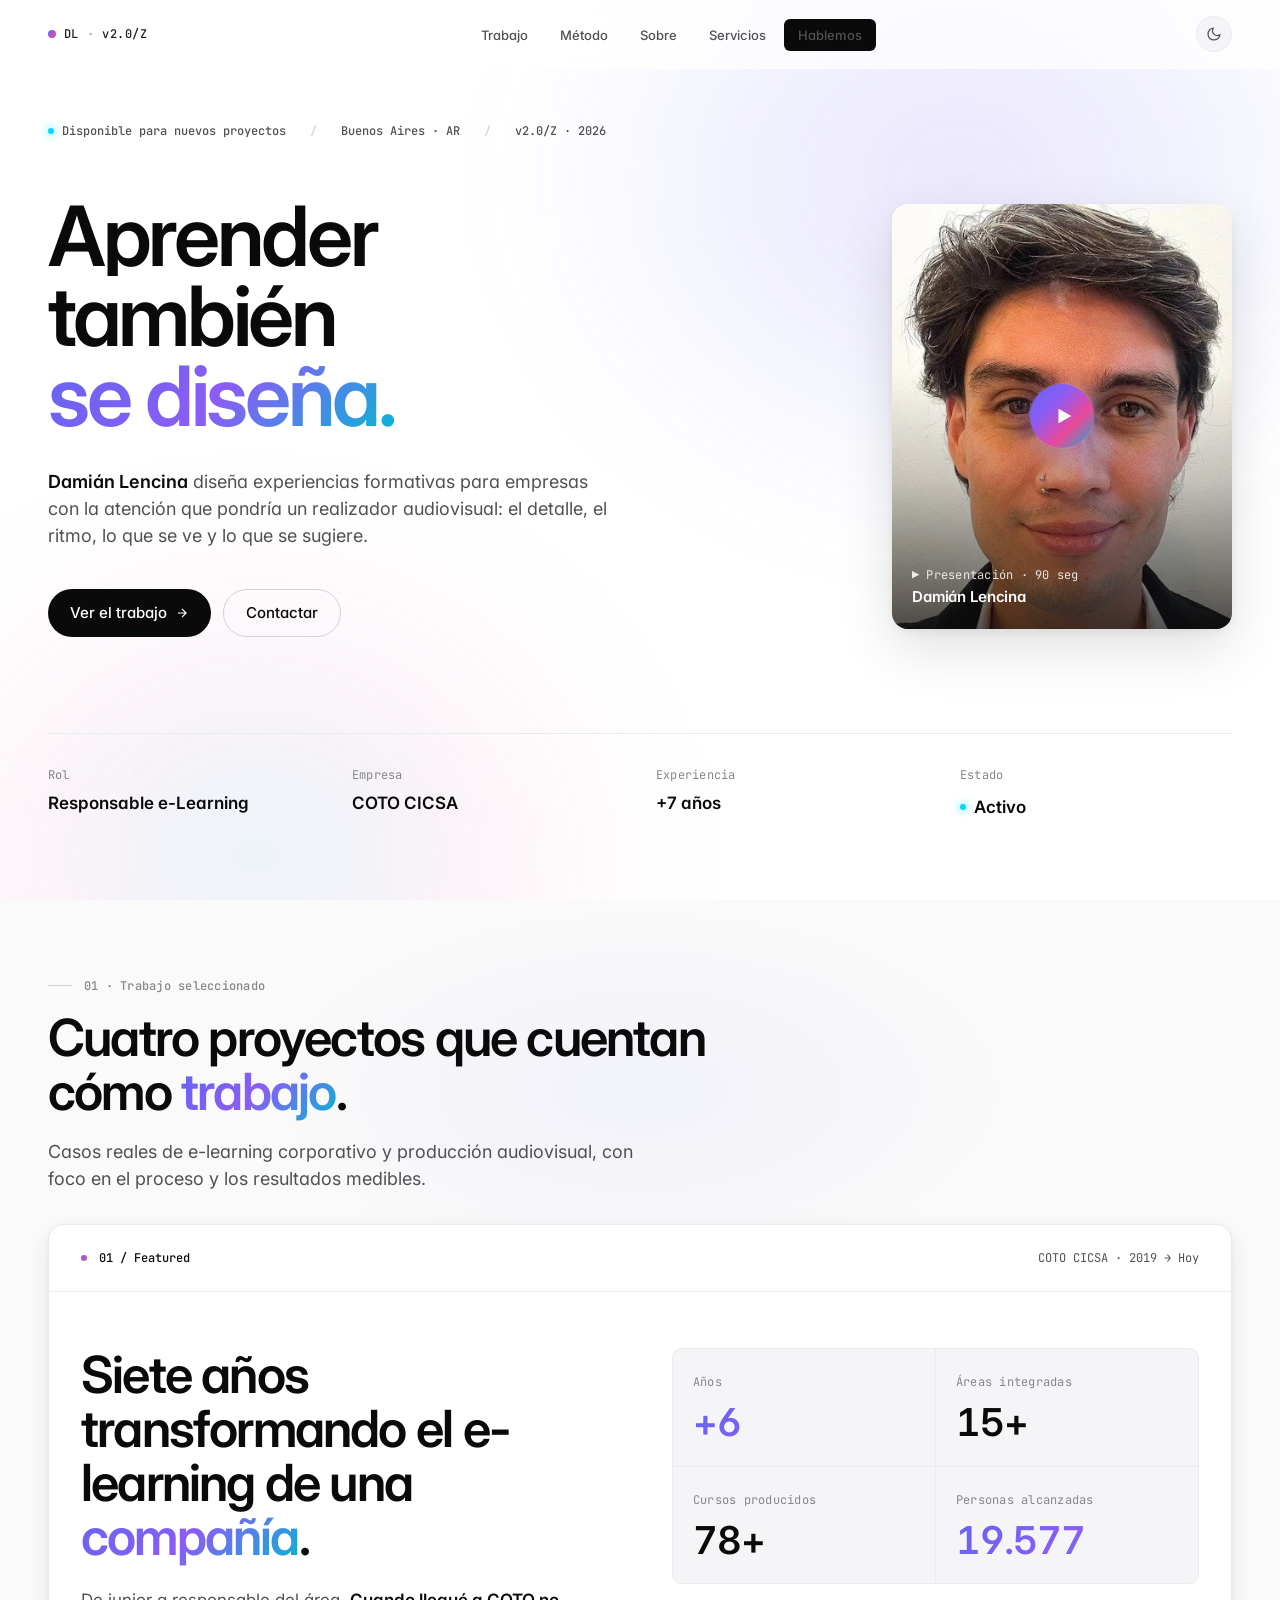
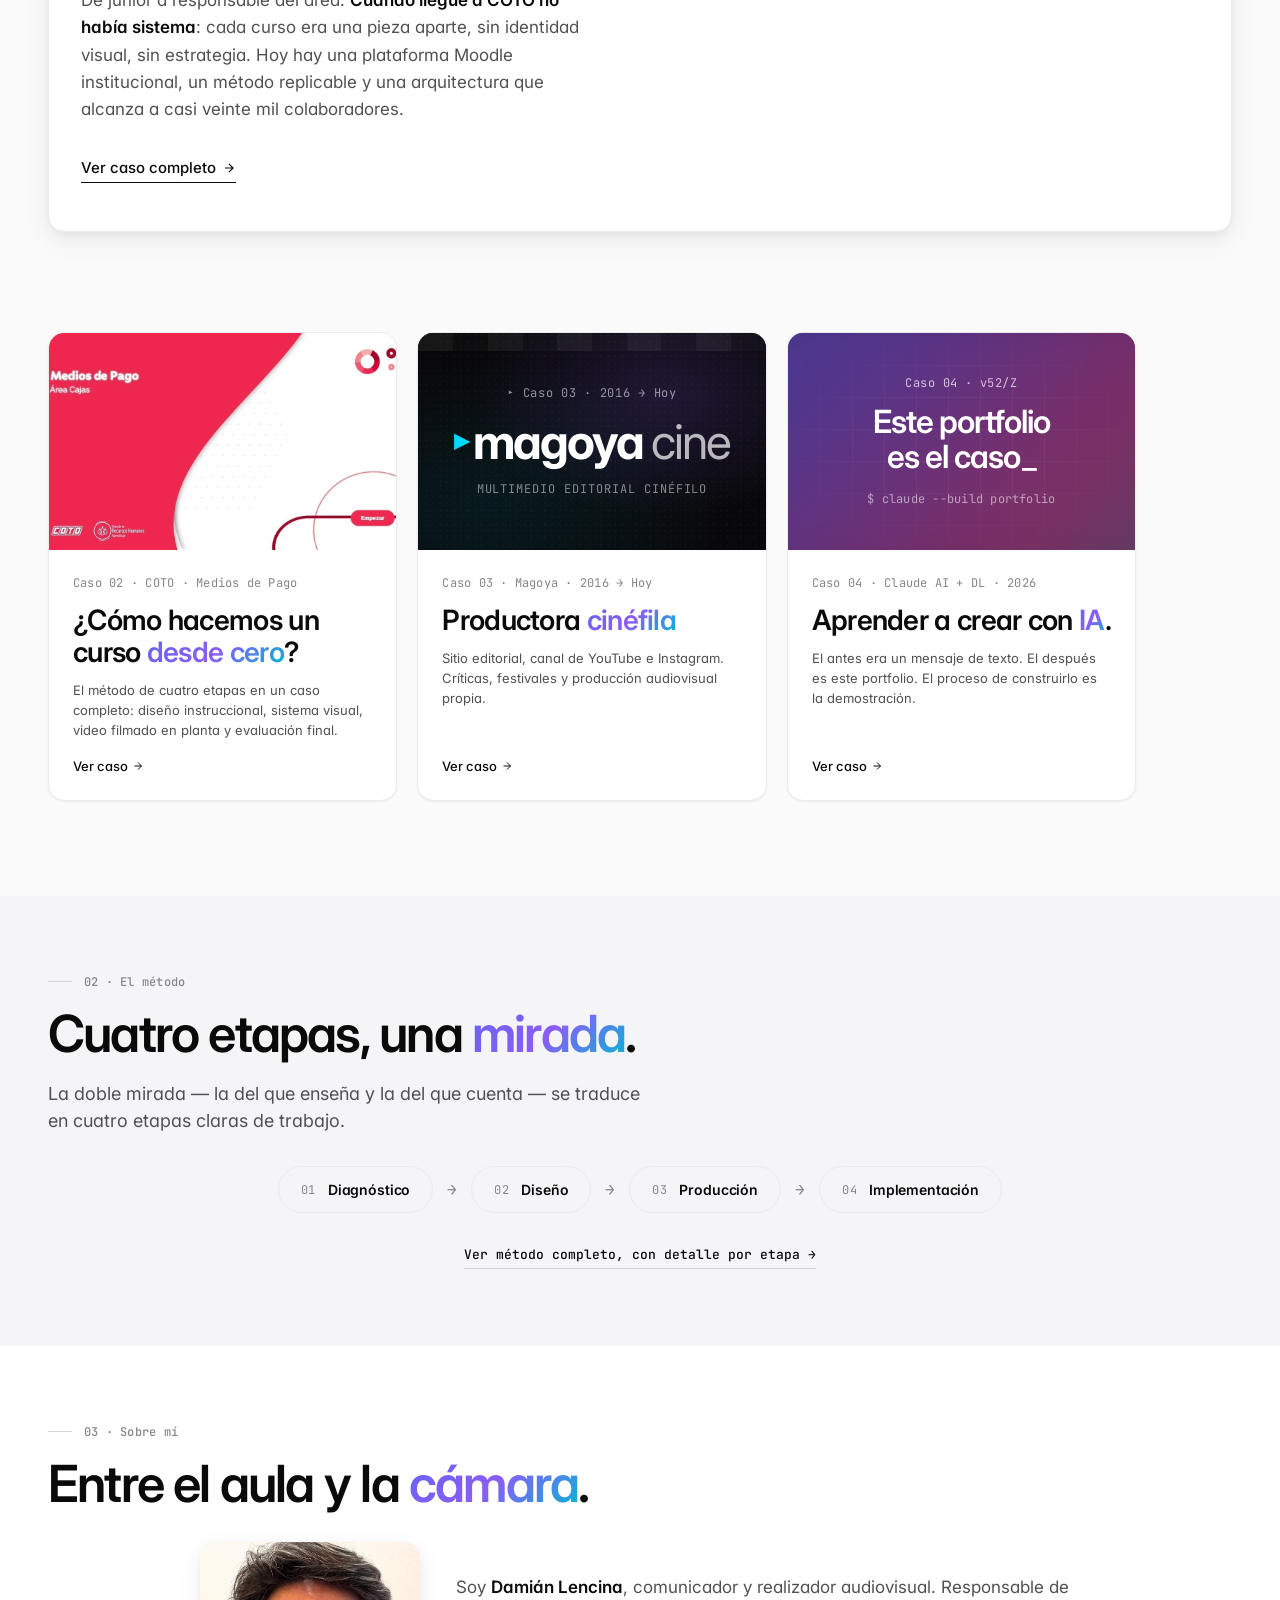
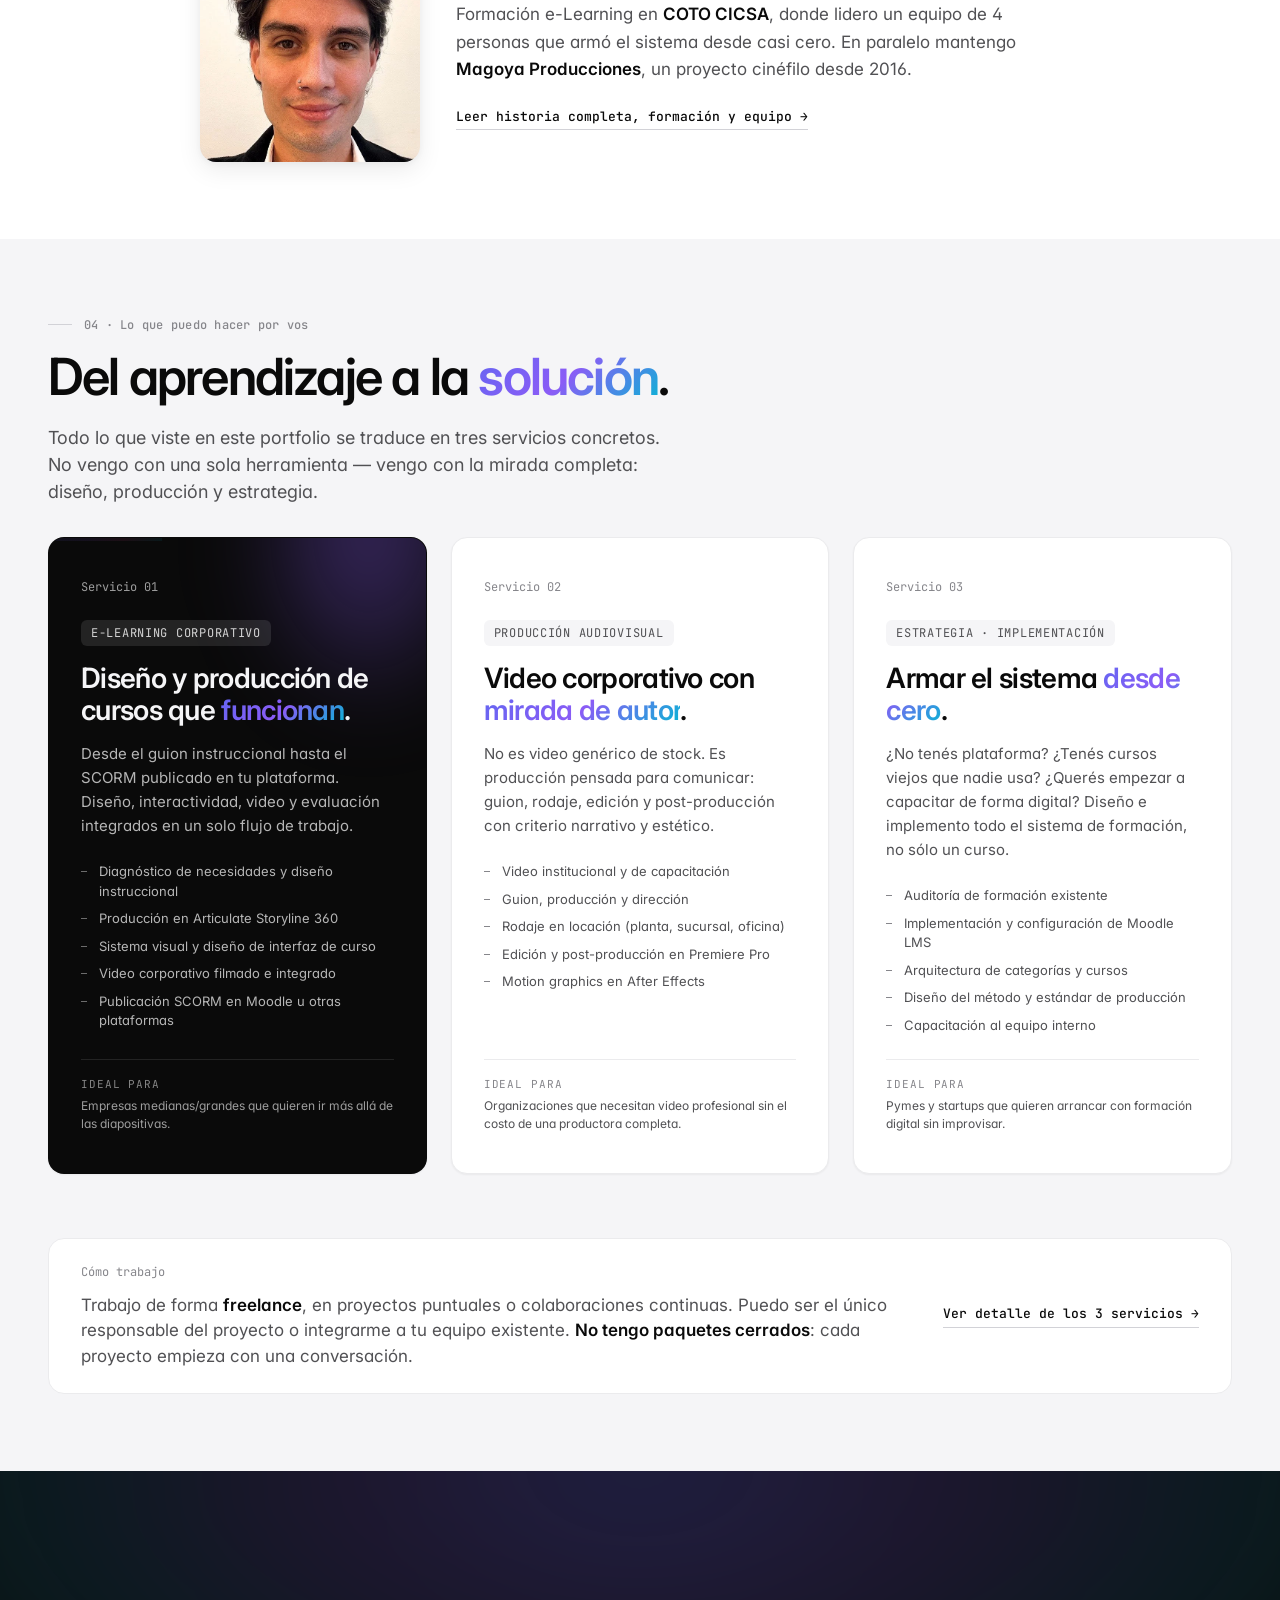
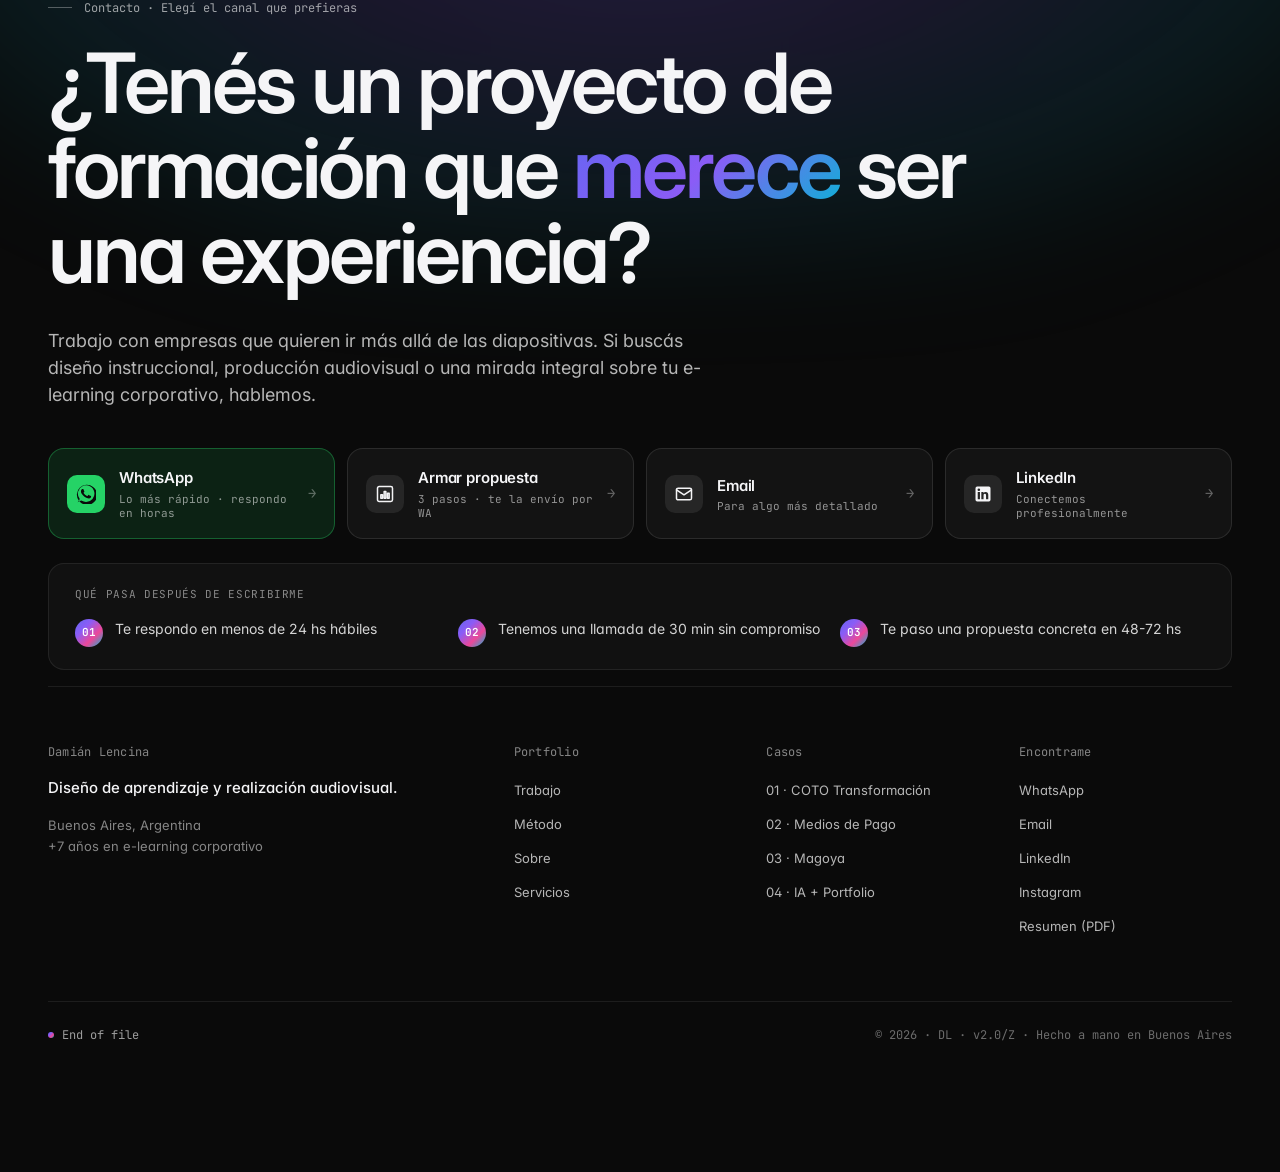
==== commit 4721e94d: "Add files via upload" ====
--- a/index.html
+++ b/index.html
@@ -255,8 +255,8 @@
       </div>
     </a>
 
-    <!-- Grid 3 cards -->
-    <div class="work-grid reveal-stagger">
+    <!-- Grid 3 cards (carrusel horizontal en mobile) -->
+    <div class="work-grid work-grid--carousel reveal-stagger">
 
       <a href="caso_coto.html" class="work-item">
         <div class="work-thumb">
@@ -323,81 +323,60 @@
 
     </div>
 
+    <div class="work-carousel-hint" aria-hidden="true">← Deslizá para ver los casos →</div>
+
   </div>
 </section>
 
-<!-- MÉTODO -->
-<section class="method-section" id="metodo">
+<!-- MÉTODO (compacto · teaser) -->
+<section class="method-section method-section--compact" id="metodo">
   <div class="section-header reveal">
     <div class="section-tag">02 · El método</div>
-    <h2 class="section-h">Cada curso, una <span class="grad">experiencia</span>. Cada video, una pequeña película.</h2>
+    <h2 class="section-h">Cuatro etapas, una <span class="grad">mirada</span>.</h2>
     <p class="section-lead">La doble mirada — la del que enseña y la del que cuenta — se traduce en cuatro etapas claras de trabajo.</p>
   </div>
 
-  <div class="method-grid reveal-stagger">
-    <div class="method-item">
-      <div class="method-num">01 · Diagnóstico</div>
-      <div class="method-title">Entender qué hay que enseñar y a quién.</div>
-      <p class="method-desc">Entrevistas con el área dueña del contenido, mapeo de objetivos pedagógicos y análisis del público destinatario.</p>
-    </div>
-    <div class="method-item">
-      <div class="method-num">02 · Diseño</div>
-      <div class="method-title">Guion instruccional y sistema visual.</div>
-      <p class="method-desc">Storyboard, estructura del curso, decisiones tipográficas y cromáticas, prototipos navegables.</p>
-    </div>
-    <div class="method-item">
-      <div class="method-num">03 · Producción</div>
-      <div class="method-title">Video, ilustración, interactividad.</div>
-      <p class="method-desc">Rodaje en locación, edición en Premiere, animación en After Effects, ensamble final en Storyline.</p>
-    </div>
-    <div class="method-item">
-      <div class="method-num">04 · Implementación</div>
-      <div class="method-title">SCORM publicado y métricas vivas.</div>
-      <p class="method-desc">Publicación en Moodle, monitoreo de avances, iteración sobre resultados de aprendizaje.</p>
-    </div>
+  <div class="method-flow reveal-stagger">
+    <div class="method-step">
+      <span class="method-step-num">01</span>
+      <span class="method-step-label">Diagnóstico</span>
+    </div>
+    <span class="method-flow-arrow" aria-hidden="true">→</span>
+    <div class="method-step">
+      <span class="method-step-num">02</span>
+      <span class="method-step-label">Diseño</span>
+    </div>
+    <span class="method-flow-arrow" aria-hidden="true">→</span>
+    <div class="method-step">
+      <span class="method-step-num">03</span>
+      <span class="method-step-label">Producción</span>
+    </div>
+    <span class="method-flow-arrow" aria-hidden="true">→</span>
+    <div class="method-step">
+      <span class="method-step-num">04</span>
+      <span class="method-step-label">Implementación</span>
+    </div>
+  </div>
+
+  <div class="method-link reveal">
+    <a href="metodo.html" class="link-arrow">Ver método completo, con detalle por etapa →</a>
   </div>
 </section>
 
-<!-- SOBRE -->
-<section class="about-section" id="sobre">
+<!-- SOBRE (compacto · teaser) -->
+<section class="about-section about-section--compact" id="sobre">
   <div class="section-header reveal">
     <div class="section-tag">03 · Sobre mí</div>
     <h2 class="section-h">Entre el aula y la <span class="grad">cámara</span>.</h2>
   </div>
 
-  <div class="about-grid reveal">
-    <div class="about-portrait">
-      <picture><source srcset="img/retrato.webp" type="image/webp"><img loading="lazy" alt="Damián Lencina" src="img/retrato.jpg"></picture>
-    </div>
-    <div class="about-content">
-      <div class="about-text">
-        <p>Soy <strong>Damián Lencina</strong>, comunicador social y realizador audiovisual. Llegué al e-learning desde la comunicación —no desde la pedagogía— y creo que eso cambia cómo pienso cada pieza: primero qué historia quiero contar, después cómo estructurarla para que funcione como aprendizaje.</p>
-        <p>Hoy soy responsable del área de Formación e-Learning en <strong>COTO CICSA</strong>, donde lidero un equipo de cuatro personas. Construimos juntos el sistema desde casi cero: la plataforma, el método, el estándar visual, la producción audiovisual. Todo.</p>
-        <p>En paralelo mantengo <strong>Magoya Producciones</strong>, un proyecto cinéfilo que arrancó en 2016 con amigos y que me recuerda por qué me importa contar bien las cosas.</p>
-      </div>
-
-      <div class="about-meta">
-        <div class="about-meta-item">
-          <div class="label">Formación</div>
-          <div class="value">Lic. Comunicación Social</div>
-          <div class="sub">UNM · Universidad Nacional de Moreno</div>
-        </div>
-        <div class="about-meta-item">
-          <div class="label">Rol actual</div>
-          <div class="value">Responsable e-Learning</div>
-          <div class="sub">COTO CICSA · 2019—Hoy</div>
-        </div>
-        <div class="about-meta-item">
-          <div class="label">Equipo</div>
-          <div class="value">04 personas</div>
-          <div class="sub">Diseñadores y comunicadores</div>
-        </div>
-        <div class="about-meta-item">
-          <div class="label">Base</div>
-          <div class="value">Buenos Aires</div>
-          <div class="sub">Disponible para colaboraciones</div>
-        </div>
-      </div>
+  <div class="about-compact reveal">
+    <div class="about-portrait-sm">
+      <picture><source srcset="img/retrato.webp" type="image/webp"><img loading="lazy" alt="Damián Lencina" width="240" height="240" src="img/retrato.jpg"></picture>
+    </div>
+    <div class="about-compact-body">
+      <p>Soy <strong>Damián Lencina</strong>, comunicador y realizador audiovisual. Responsable de Formación e-Learning en <strong>COTO CICSA</strong>, donde lidero un equipo de 4 personas que armó el sistema desde casi cero. En paralelo mantengo <strong>Magoya Producciones</strong>, un proyecto cinéfilo desde 2016.</p>
+      <a href="sobre.html" class="link-arrow">Leer historia completa, formación y equipo →</a>
     </div>
   </div>
 </section>
@@ -468,17 +447,13 @@
 
   </div>
 
-  <div class="servicios-nota reveal">
+  <div class="servicios-nota servicios-nota--compact reveal">
     <div class="servicios-nota-content">
       <div class="servicios-nota-tag">Cómo trabajo</div>
       <p>Trabajo de forma <strong>freelance</strong>, en proyectos puntuales o colaboraciones continuas. Puedo ser el único responsable del proyecto o integrarme a tu equipo existente. <strong>No tengo paquetes cerrados</strong>: cada proyecto empieza con una conversación.</p>
     </div>
     <div class="servicios-nota-actions">
-      <a href="#contacto" class="btn btn-primary">
-        Hablemos
-        <svg class="btn-arrow" width="14" height="14" viewBox="0 0 24 24" fill="none" stroke="currentColor" stroke-width="2"><path d="M5 12h14M12 5l7 7-7 7"/></svg>
-      </a>
-      <a href="Damian_Lencina_Resumen.pdf" download class="btn btn-secondary">↓ Descargar resumen</a>
+      <a href="servicios.html" class="link-arrow">Ver detalle de los 3 servicios →</a>
     </div>
   </div>
 </section>
--- a/style.css
+++ b/style.css
@@ -2197,3 +2197,193 @@
 @media (max-width: 480px) {
   .contact-channels { grid-template-columns: 1fr; }
 }
+
+/* ===========================================================
+   COMPACT HOME — Hierarchy + lateral use of space
+   =========================================================== */
+
+/* Padding global más comprimido en secciones del home */
+#trabajo,
+.method-section,
+.about-section,
+.servicios-section {
+  padding-top: clamp(56px, 6vw, 88px);
+  padding-bottom: clamp(56px, 6vw, 88px);
+}
+.section-header {
+  margin-bottom: 32px;
+}
+
+/* --- Work cards horizontal carousel --- */
+.work-grid--carousel {
+  display: flex;
+  gap: 20px;
+  overflow-x: auto;
+  scroll-snap-type: x mandatory;
+  scroll-padding-inline: var(--side-pad);
+  padding: 4px var(--side-pad) 18px;
+  margin-inline: calc(var(--side-pad) * -1);
+  -webkit-overflow-scrolling: touch;
+  scrollbar-width: thin;
+  scrollbar-color: var(--ink-line) transparent;
+}
+.work-grid--carousel::-webkit-scrollbar { height: 6px; }
+.work-grid--carousel::-webkit-scrollbar-track {
+  background: transparent;
+}
+.work-grid--carousel::-webkit-scrollbar-thumb {
+  background: var(--ink-line-soft);
+  border-radius: 3px;
+}
+.work-grid--carousel::-webkit-scrollbar-thumb:hover {
+  background: var(--ink-line);
+}
+.work-grid--carousel .work-item {
+  flex: 0 0 calc((100% - var(--side-pad) * 2 - 40px) / 3);
+  scroll-snap-align: start;
+  min-width: 0;
+}
+@media (max-width: 1024px) {
+  .work-grid--carousel .work-item { flex: 0 0 60%; }
+}
+@media (max-width: 720px) {
+  .work-grid--carousel .work-item { flex: 0 0 86%; }
+}
+
+.work-carousel-hint {
+  display: flex;
+  align-items: center;
+  justify-content: center;
+  gap: 8px;
+  margin-top: 10px;
+  font-family: var(--type-mono);
+  font-size: 11px;
+  color: var(--ink-dim);
+  letter-spacing: 0.04em;
+  opacity: 0.7;
+}
+@media (min-width: 1200px) {
+  .work-carousel-hint { display: none; }
+}
+
+/* --- Método compact flow --- */
+.method-section--compact .method-flow {
+  display: flex;
+  align-items: center;
+  justify-content: center;
+  gap: 14px;
+  margin: 0 auto;
+  flex-wrap: wrap;
+  max-width: 920px;
+}
+.method-step {
+  display: inline-flex;
+  align-items: center;
+  gap: 12px;
+  background: var(--bg-tint);
+  border: 1px solid var(--ink-line-soft);
+  border-radius: 999px;
+  padding: 12px 22px;
+  transition: border-color 0.25s, transform 0.25s, background 0.25s;
+}
+.method-step:hover {
+  border-color: var(--ink-line);
+  background: var(--bg);
+  transform: translateY(-2px);
+}
+.method-step-num {
+  font-family: var(--type-mono);
+  font-size: 12px;
+  color: var(--ink-dim);
+  letter-spacing: 0.04em;
+}
+.method-step-label {
+  font-weight: 600;
+  font-size: 14px;
+  color: var(--ink);
+  letter-spacing: -0.01em;
+}
+.method-flow-arrow {
+  font-family: var(--type-mono);
+  font-size: 16px;
+  color: var(--ink-dim);
+  opacity: 0.5;
+}
+.method-link {
+  text-align: center;
+  margin-top: 28px;
+}
+@media (max-width: 720px) {
+  .method-section--compact .method-flow { gap: 8px; }
+  .method-step { padding: 10px 16px; }
+  .method-flow-arrow { display: none; }
+}
+
+/* --- Sobre compact --- */
+.about-section--compact .about-compact {
+  display: grid;
+  grid-template-columns: 220px 1fr;
+  gap: 36px;
+  align-items: center;
+  max-width: 880px;
+  margin: 0 auto;
+}
+.about-portrait-sm {
+  border-radius: var(--radius-l);
+  overflow: hidden;
+  aspect-ratio: 1;
+  background: var(--bg-tint);
+  box-shadow: var(--shadow-m);
+}
+.about-portrait-sm picture,
+.about-portrait-sm img {
+  width: 100%;
+  height: 100%;
+  display: block;
+  object-fit: cover;
+}
+.about-compact-body p {
+  font-size: var(--t-body-l);
+  line-height: 1.6;
+  color: var(--ink-mid);
+  margin-bottom: 20px;
+}
+.about-compact-body strong { color: var(--ink); font-weight: 600; }
+@media (max-width: 720px) {
+  .about-section--compact .about-compact {
+    grid-template-columns: 1fr;
+    gap: 20px;
+    text-align: left;
+  }
+  .about-portrait-sm {
+    max-width: 160px;
+    margin: 0 auto;
+  }
+}
+
+/* --- Servicios nota compact --- */
+.servicios-nota--compact {
+  padding: 24px 32px;
+}
+.servicios-nota--compact .servicios-nota-actions {
+  flex: 0 0 auto;
+}
+
+/* --- Link arrow utility (text-only CTA con flecha) --- */
+.link-arrow {
+  font-family: var(--type-mono);
+  font-size: 13px;
+  color: var(--ink);
+  text-decoration: none;
+  display: inline-flex;
+  align-items: center;
+  gap: 6px;
+  border-bottom: 1px solid var(--ink-line);
+  padding-bottom: 3px;
+  transition: gap 0.2s var(--ease-out), border-color 0.2s, color 0.2s;
+  font-weight: 500;
+}
+.link-arrow:hover {
+  gap: 12px;
+  border-color: var(--ink);
+}
--- a/style.css
+++ b/style.css
@@ -2197,3 +2197,193 @@
 @media (max-width: 480px) {
   .contact-channels { grid-template-columns: 1fr; }
 }
+
+/* ===========================================================
+   COMPACT HOME — Hierarchy + lateral use of space
+   =========================================================== */
+
+/* Padding global más comprimido en secciones del home */
+#trabajo,
+.method-section,
+.about-section,
+.servicios-section {
+  padding-top: clamp(56px, 6vw, 88px);
+  padding-bottom: clamp(56px, 6vw, 88px);
+}
+.section-header {
+  margin-bottom: 32px;
+}
+
+/* --- Work cards horizontal carousel --- */
+.work-grid--carousel {
+  display: flex;
+  gap: 20px;
+  overflow-x: auto;
+  scroll-snap-type: x mandatory;
+  scroll-padding-inline: var(--side-pad);
+  padding: 4px var(--side-pad) 18px;
+  margin-inline: calc(var(--side-pad) * -1);
+  -webkit-overflow-scrolling: touch;
+  scrollbar-width: thin;
+  scrollbar-color: var(--ink-line) transparent;
+}
+.work-grid--carousel::-webkit-scrollbar { height: 6px; }
+.work-grid--carousel::-webkit-scrollbar-track {
+  background: transparent;
+}
+.work-grid--carousel::-webkit-scrollbar-thumb {
+  background: var(--ink-line-soft);
+  border-radius: 3px;
+}
+.work-grid--carousel::-webkit-scrollbar-thumb:hover {
+  background: var(--ink-line);
+}
+.work-grid--carousel .work-item {
+  flex: 0 0 calc((100% - var(--side-pad) * 2 - 40px) / 3);
+  scroll-snap-align: start;
+  min-width: 0;
+}
+@media (max-width: 1024px) {
+  .work-grid--carousel .work-item { flex: 0 0 60%; }
+}
+@media (max-width: 720px) {
+  .work-grid--carousel .work-item { flex: 0 0 86%; }
+}
+
+.work-carousel-hint {
+  display: flex;
+  align-items: center;
+  justify-content: center;
+  gap: 8px;
+  margin-top: 10px;
+  font-family: var(--type-mono);
+  font-size: 11px;
+  color: var(--ink-dim);
+  letter-spacing: 0.04em;
+  opacity: 0.7;
+}
+@media (min-width: 1200px) {
+  .work-carousel-hint { display: none; }
+}
+
+/* --- Método compact flow --- */
+.method-section--compact .method-flow {
+  display: flex;
+  align-items: center;
+  justify-content: center;
+  gap: 14px;
+  margin: 0 auto;
+  flex-wrap: wrap;
+  max-width: 920px;
+}
+.method-step {
+  display: inline-flex;
+  align-items: center;
+  gap: 12px;
+  background: var(--bg-tint);
+  border: 1px solid var(--ink-line-soft);
+  border-radius: 999px;
+  padding: 12px 22px;
+  transition: border-color 0.25s, transform 0.25s, background 0.25s;
+}
+.method-step:hover {
+  border-color: var(--ink-line);
+  background: var(--bg);
+  transform: translateY(-2px);
+}
+.method-step-num {
+  font-family: var(--type-mono);
+  font-size: 12px;
+  color: var(--ink-dim);
+  letter-spacing: 0.04em;
+}
+.method-step-label {
+  font-weight: 600;
+  font-size: 14px;
+  color: var(--ink);
+  letter-spacing: -0.01em;
+}
+.method-flow-arrow {
+  font-family: var(--type-mono);
+  font-size: 16px;
+  color: var(--ink-dim);
+  opacity: 0.5;
+}
+.method-link {
+  text-align: center;
+  margin-top: 28px;
+}
+@media (max-width: 720px) {
+  .method-section--compact .method-flow { gap: 8px; }
+  .method-step { padding: 10px 16px; }
+  .method-flow-arrow { display: none; }
+}
+
+/* --- Sobre compact --- */
+.about-section--compact .about-compact {
+  display: grid;
+  grid-template-columns: 220px 1fr;
+  gap: 36px;
+  align-items: center;
+  max-width: 880px;
+  margin: 0 auto;
+}
+.about-portrait-sm {
+  border-radius: var(--radius-l);
+  overflow: hidden;
+  aspect-ratio: 1;
+  background: var(--bg-tint);
+  box-shadow: var(--shadow-m);
+}
+.about-portrait-sm picture,
+.about-portrait-sm img {
+  width: 100%;
+  height: 100%;
+  display: block;
+  object-fit: cover;
+}
+.about-compact-body p {
+  font-size: var(--t-body-l);
+  line-height: 1.6;
+  color: var(--ink-mid);
+  margin-bottom: 20px;
+}
+.about-compact-body strong { color: var(--ink); font-weight: 600; }
+@media (max-width: 720px) {
+  .about-section--compact .about-compact {
+    grid-template-columns: 1fr;
+    gap: 20px;
+    text-align: left;
+  }
+  .about-portrait-sm {
+    max-width: 160px;
+    margin: 0 auto;
+  }
+}
+
+/* --- Servicios nota compact --- */
+.servicios-nota--compact {
+  padding: 24px 32px;
+}
+.servicios-nota--compact .servicios-nota-actions {
+  flex: 0 0 auto;
+}
+
+/* --- Link arrow utility (text-only CTA con flecha) --- */
+.link-arrow {
+  font-family: var(--type-mono);
+  font-size: 13px;
+  color: var(--ink);
+  text-decoration: none;
+  display: inline-flex;
+  align-items: center;
+  gap: 6px;
+  border-bottom: 1px solid var(--ink-line);
+  padding-bottom: 3px;
+  transition: gap 0.2s var(--ease-out), border-color 0.2s, color 0.2s;
+  font-weight: 500;
+}
+.link-arrow:hover {
+  gap: 12px;
+  border-color: var(--ink);
+}
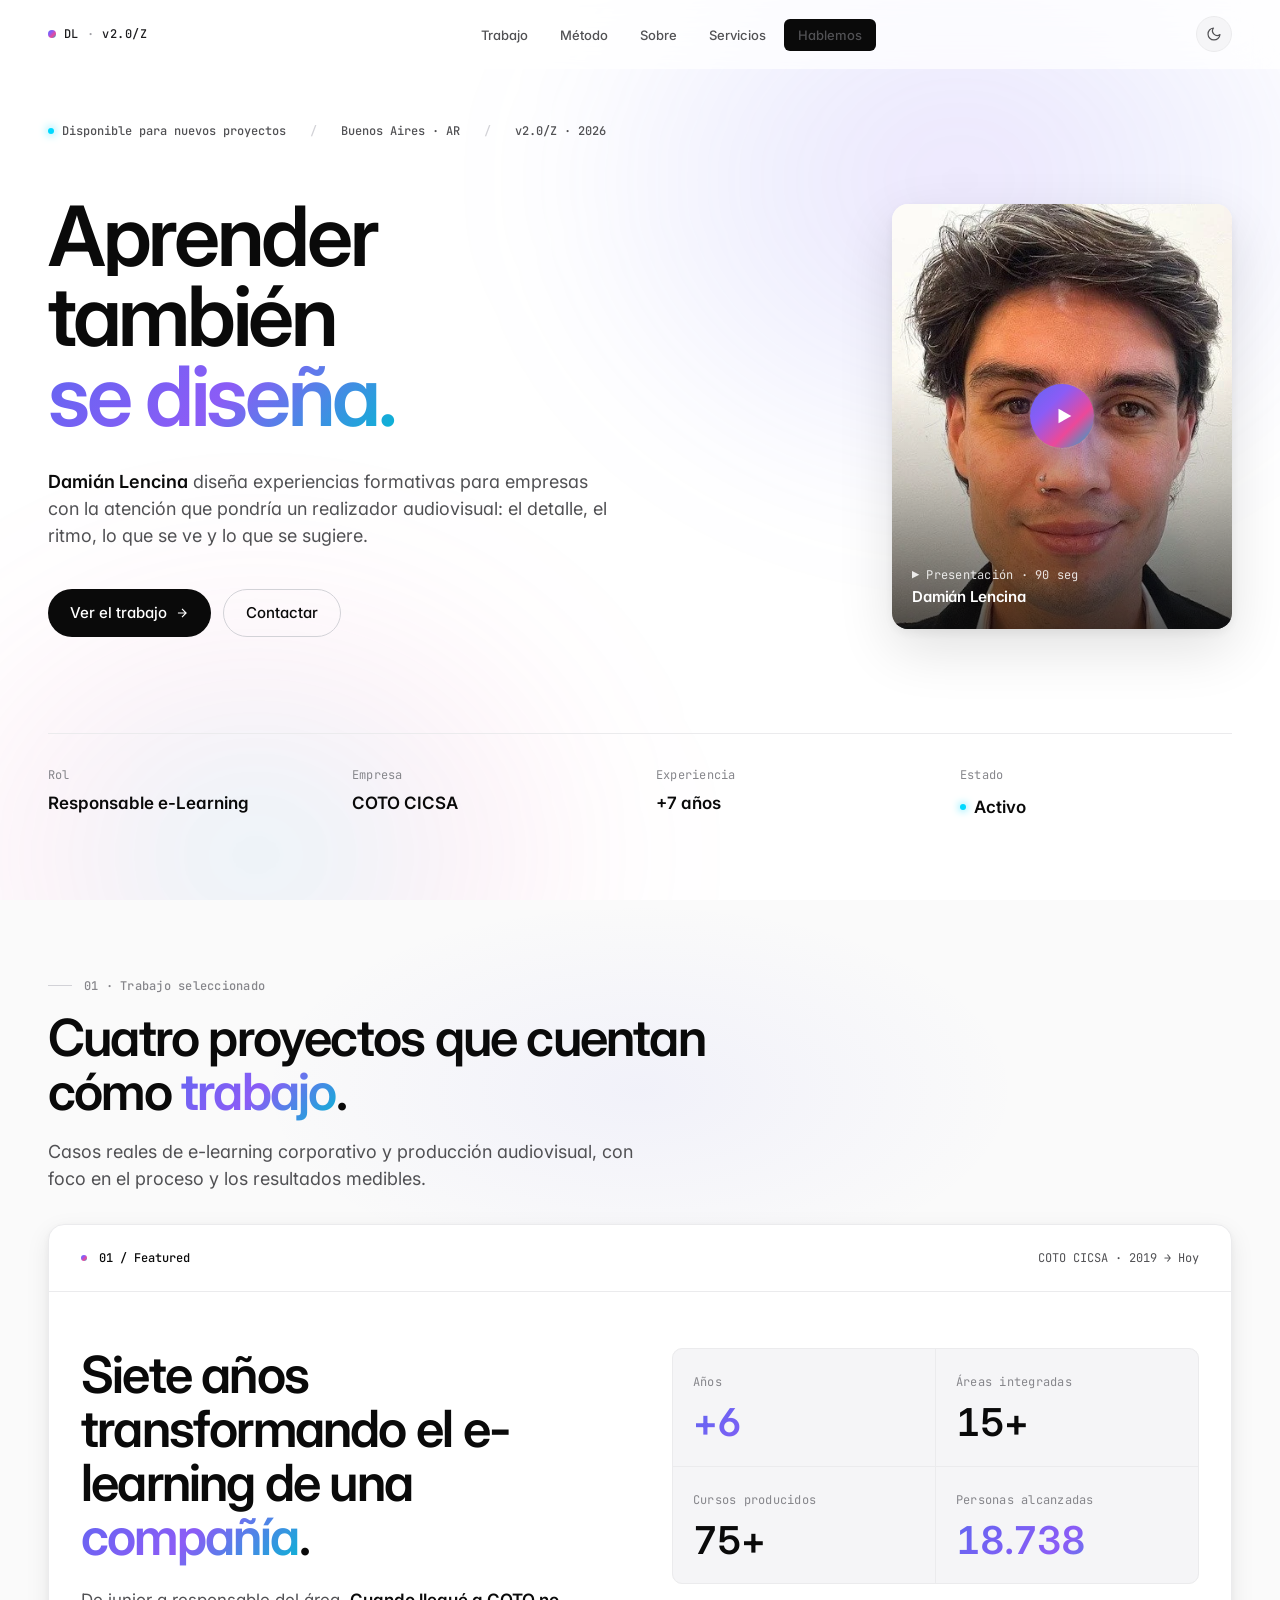
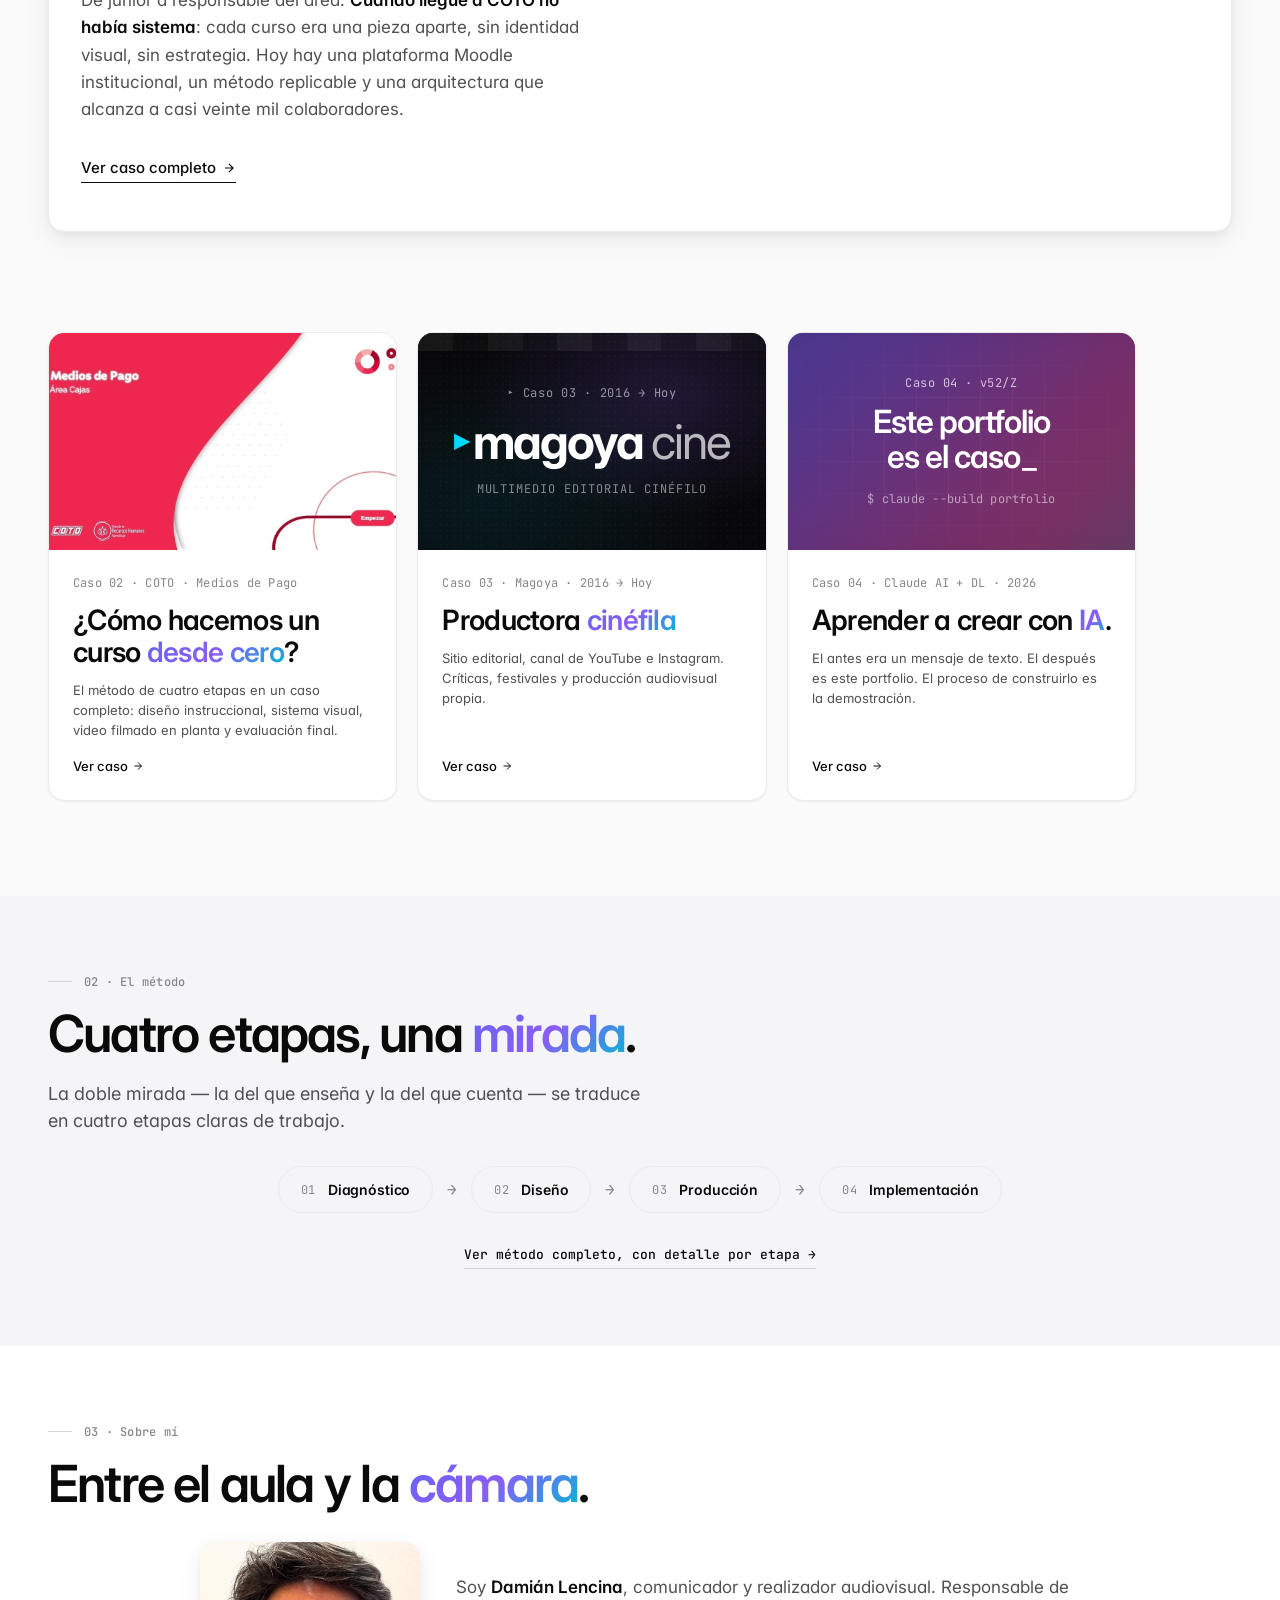
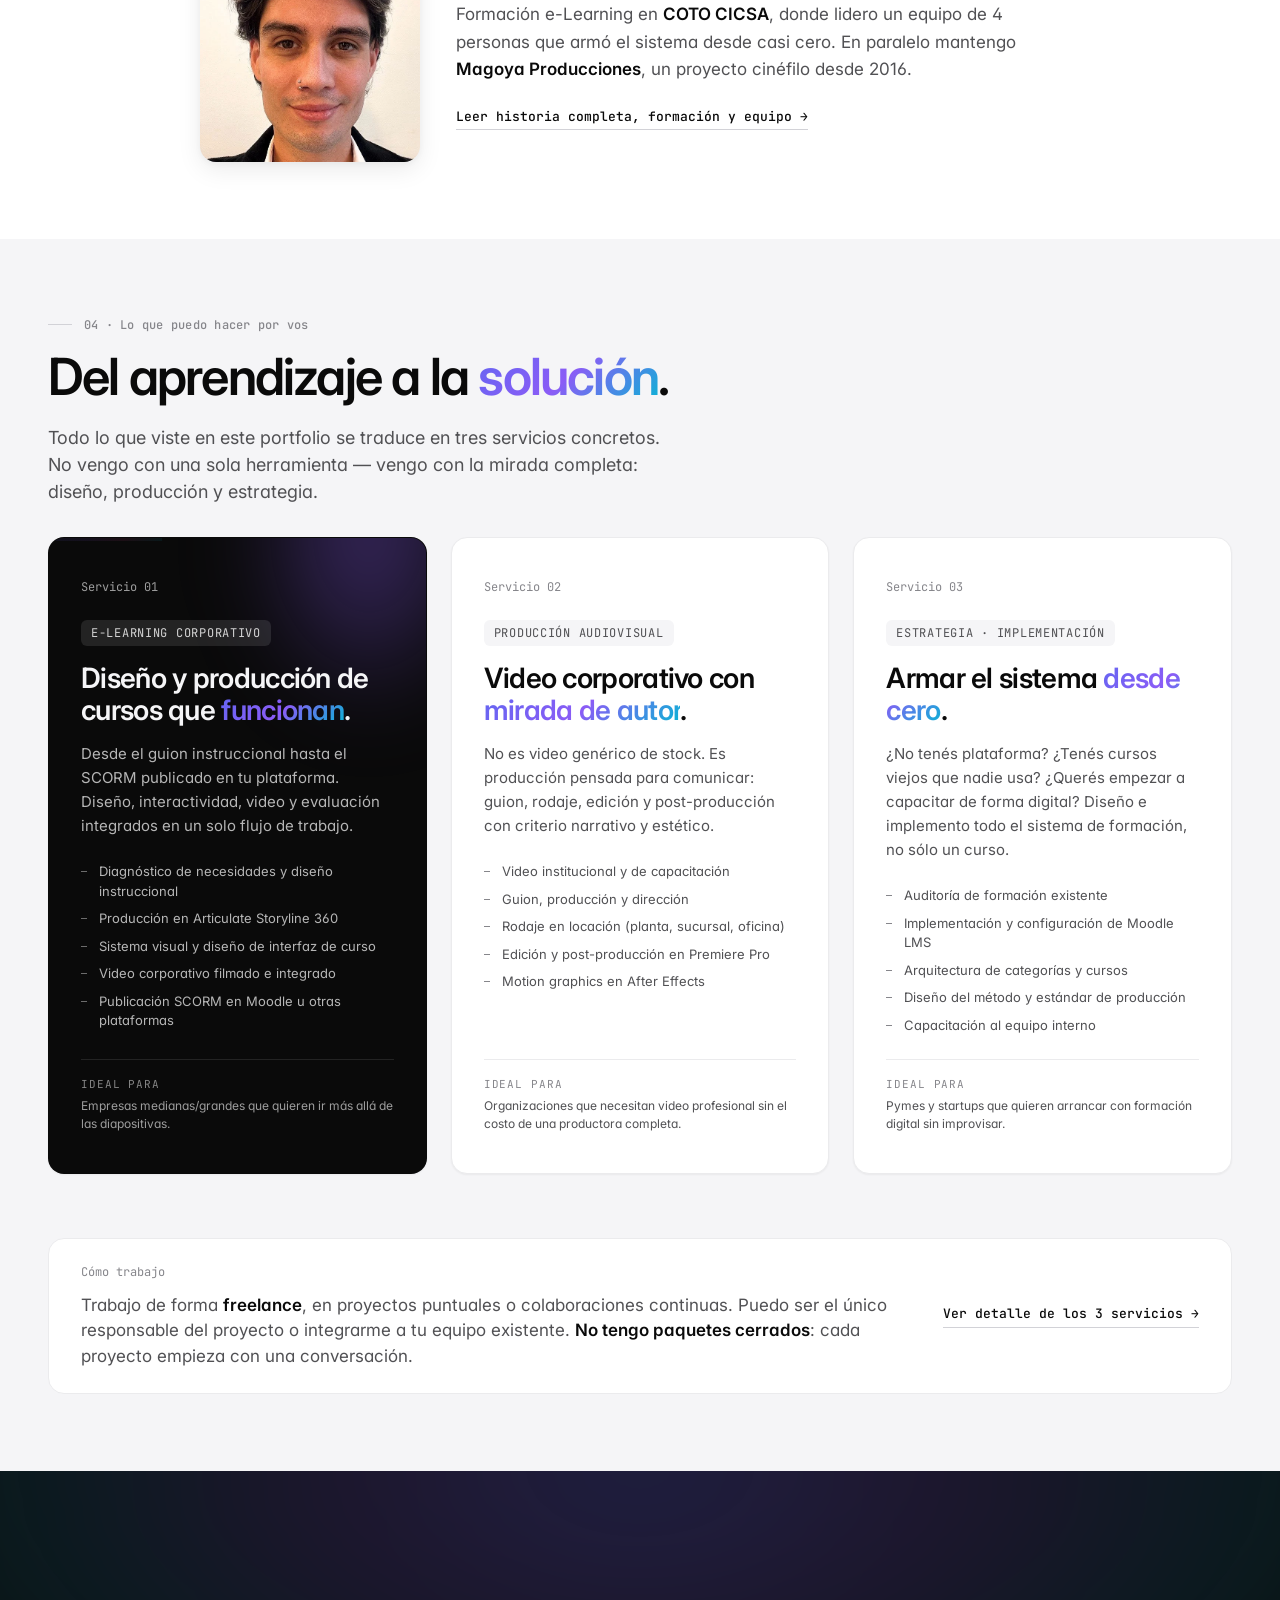
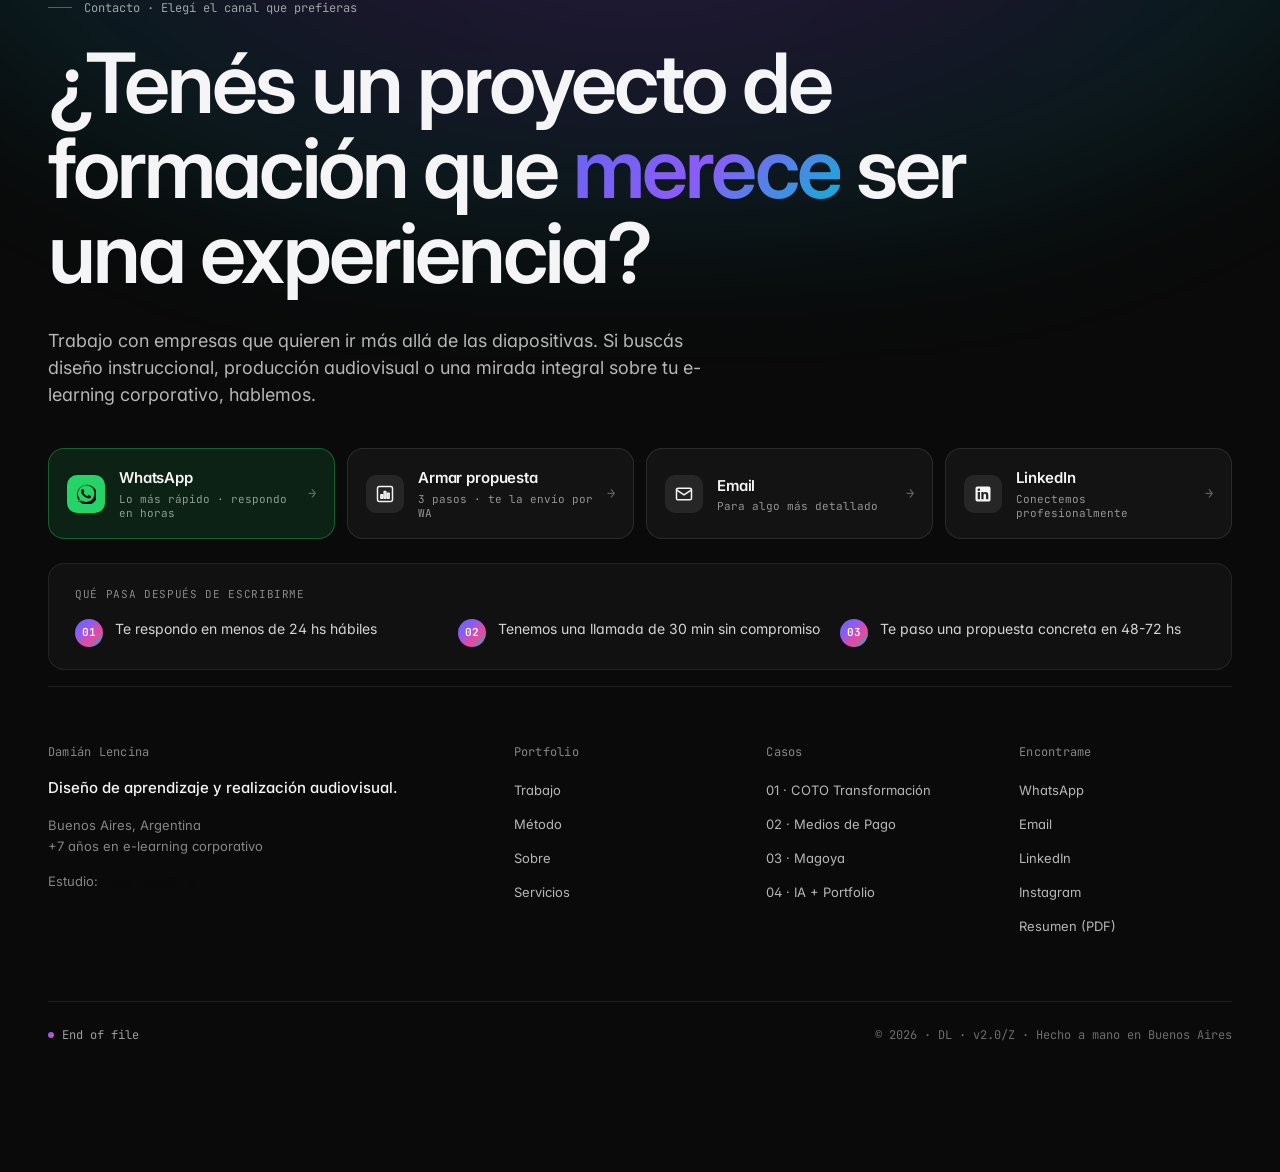
==== commit df1eddf3: "Add files via upload" ====
--- a/index.html
+++ b/index.html
@@ -527,6 +527,9 @@
         <div class="footer-col-label">Damián Lencina</div>
         <div class="footer-col-brand">Diseño de aprendizaje y realización audiovisual.</div>
         <div class="footer-col-sub">Buenos Aires, Argentina<br>+7 años en e-learning corporativo</div>
+        <div class="footer-col-sub" style="margin-top:14px;">
+          Estudio: <a href="https://damianlencina.github.io/testfocoestudio/" target="_blank" rel="noopener" style="color:var(--ink);font-weight:500;text-decoration:underline;text-underline-offset:3px;">Foco Estudio ↗</a>
+        </div>
       </div>
       <div class="footer-col">
         <div class="footer-col-label">Portfolio</div>
